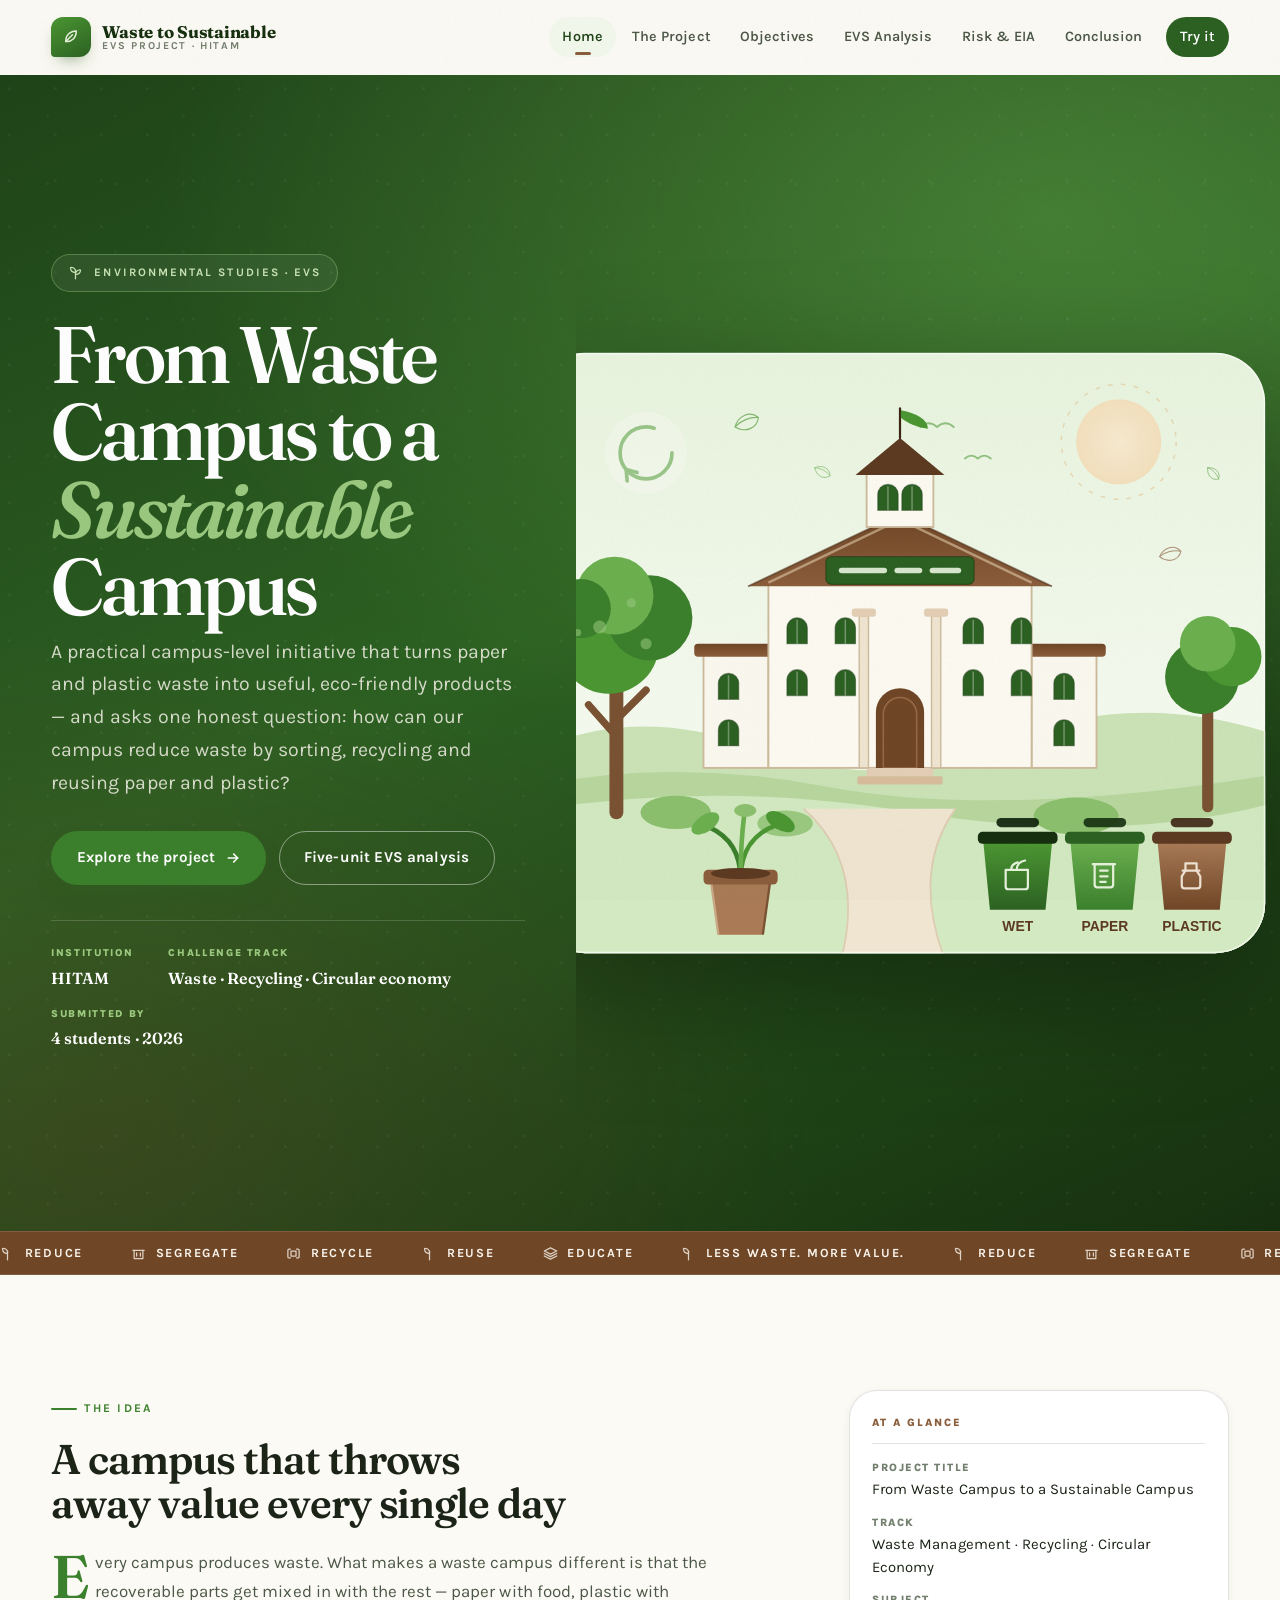
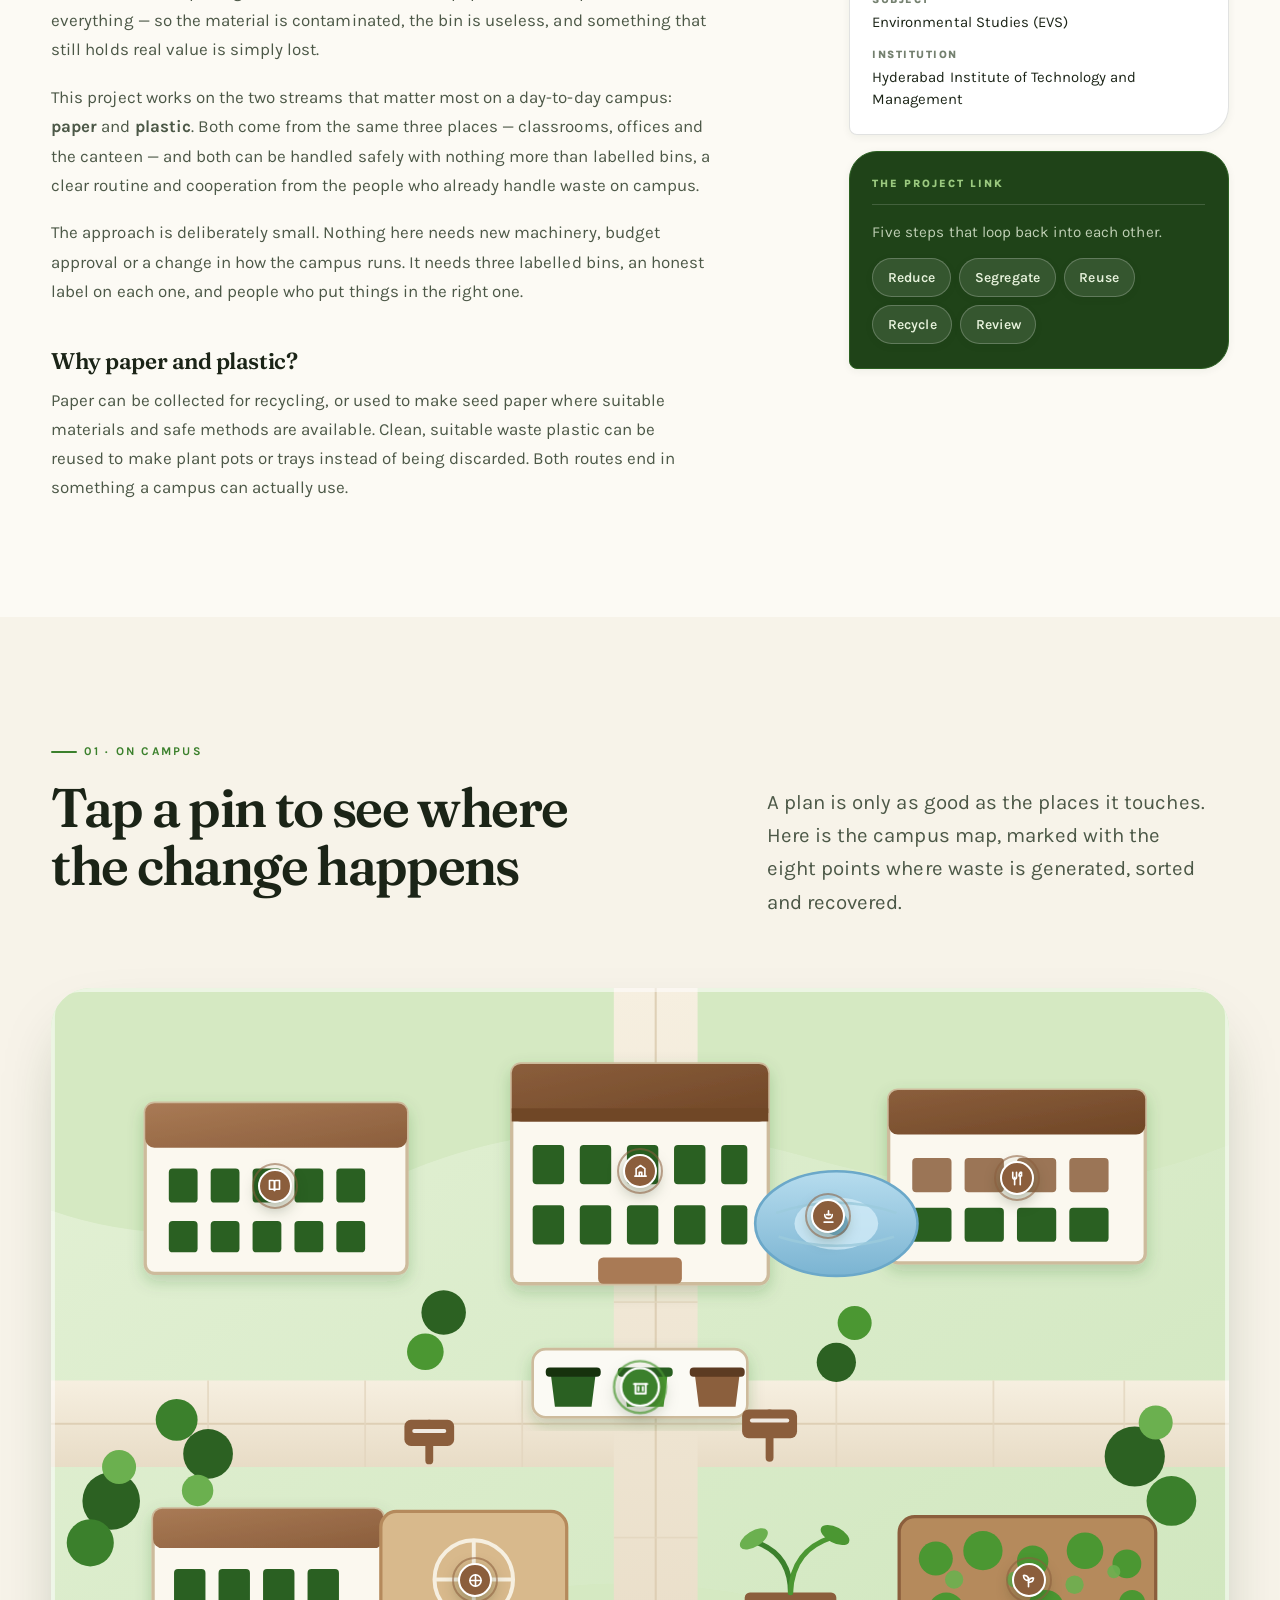
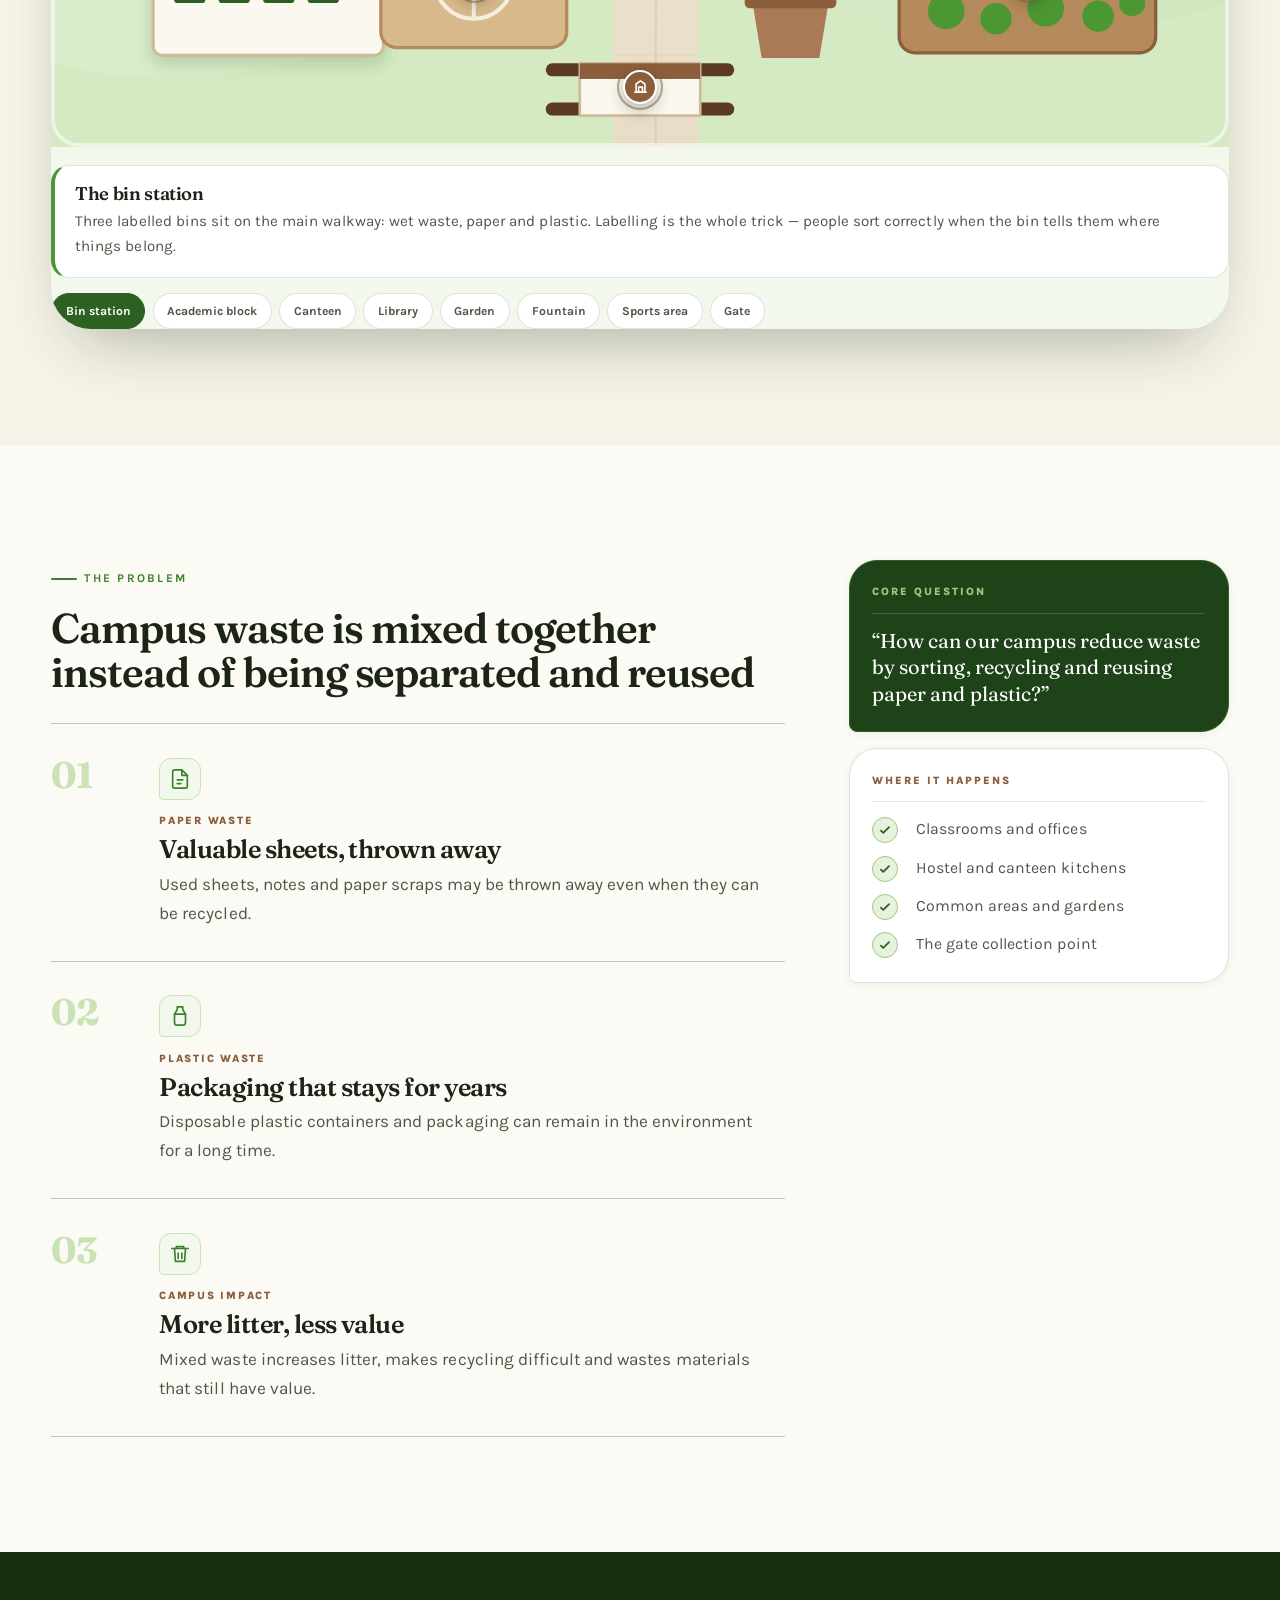
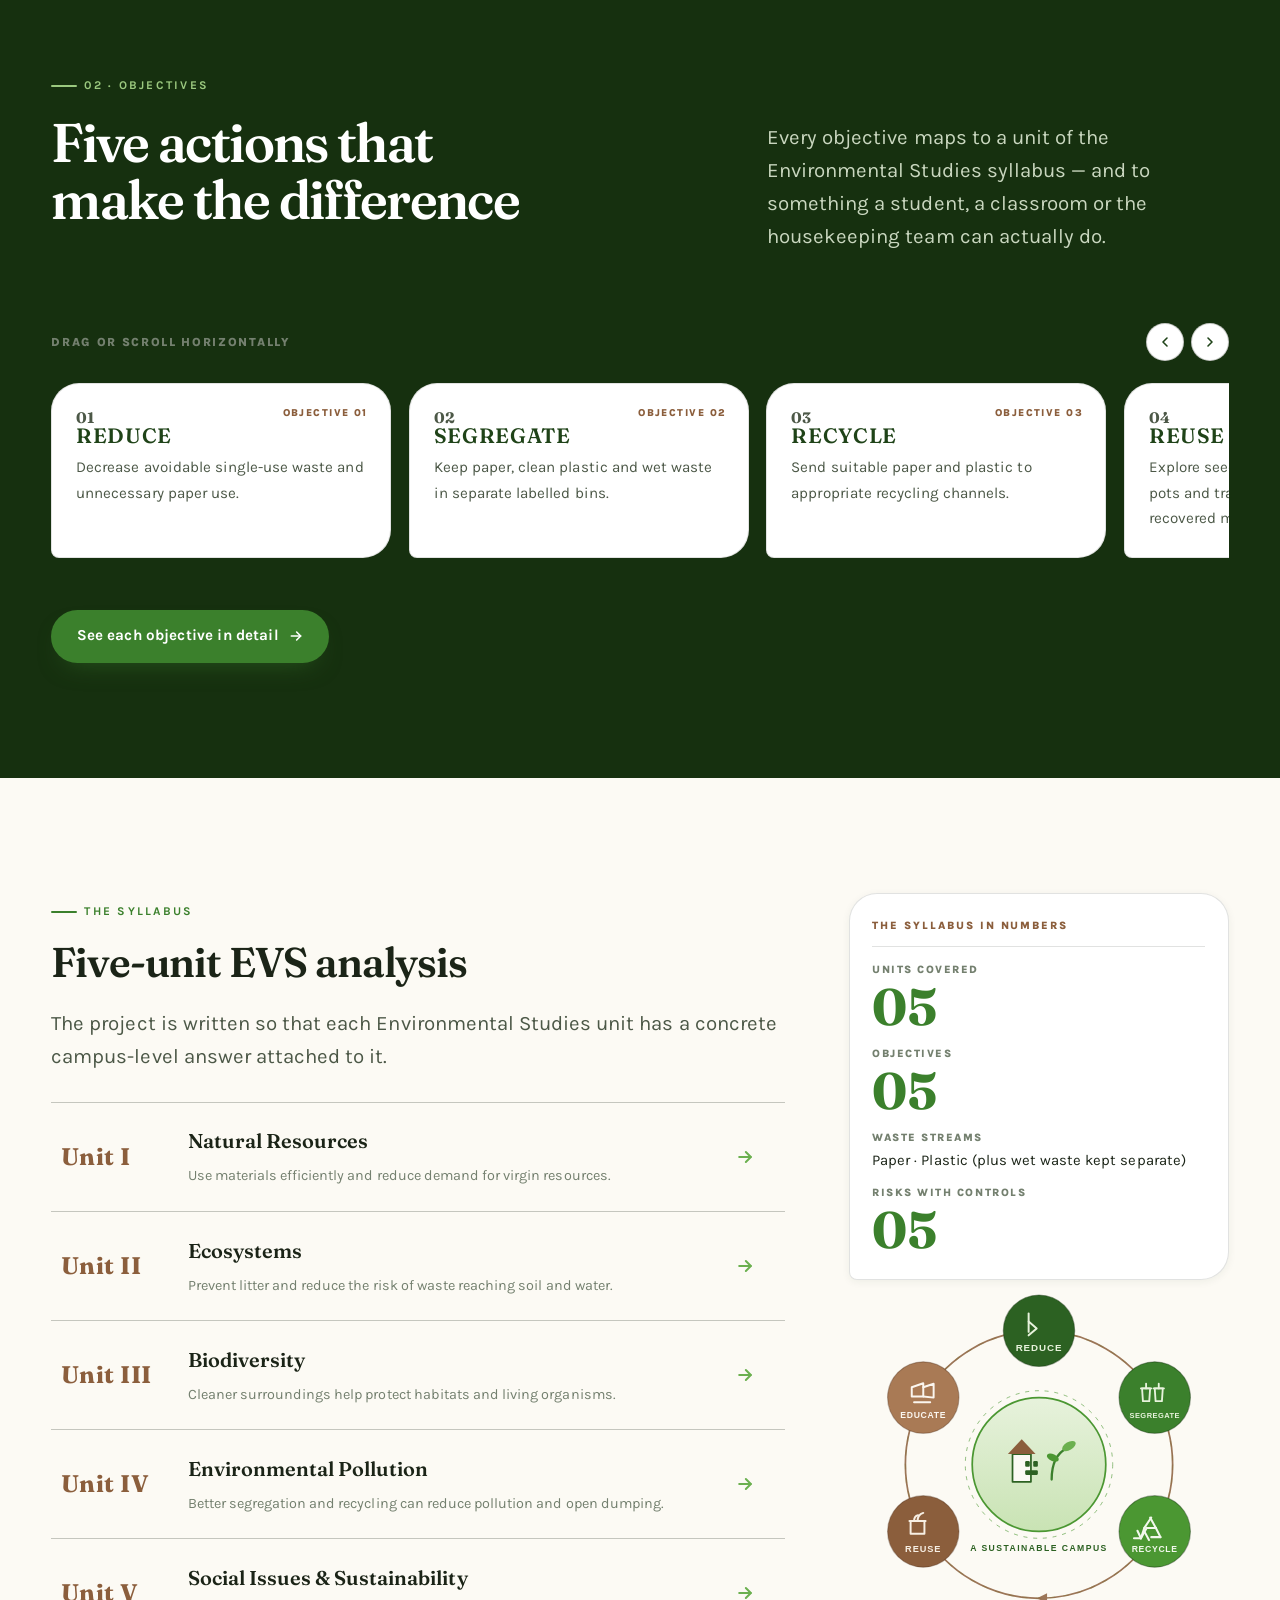
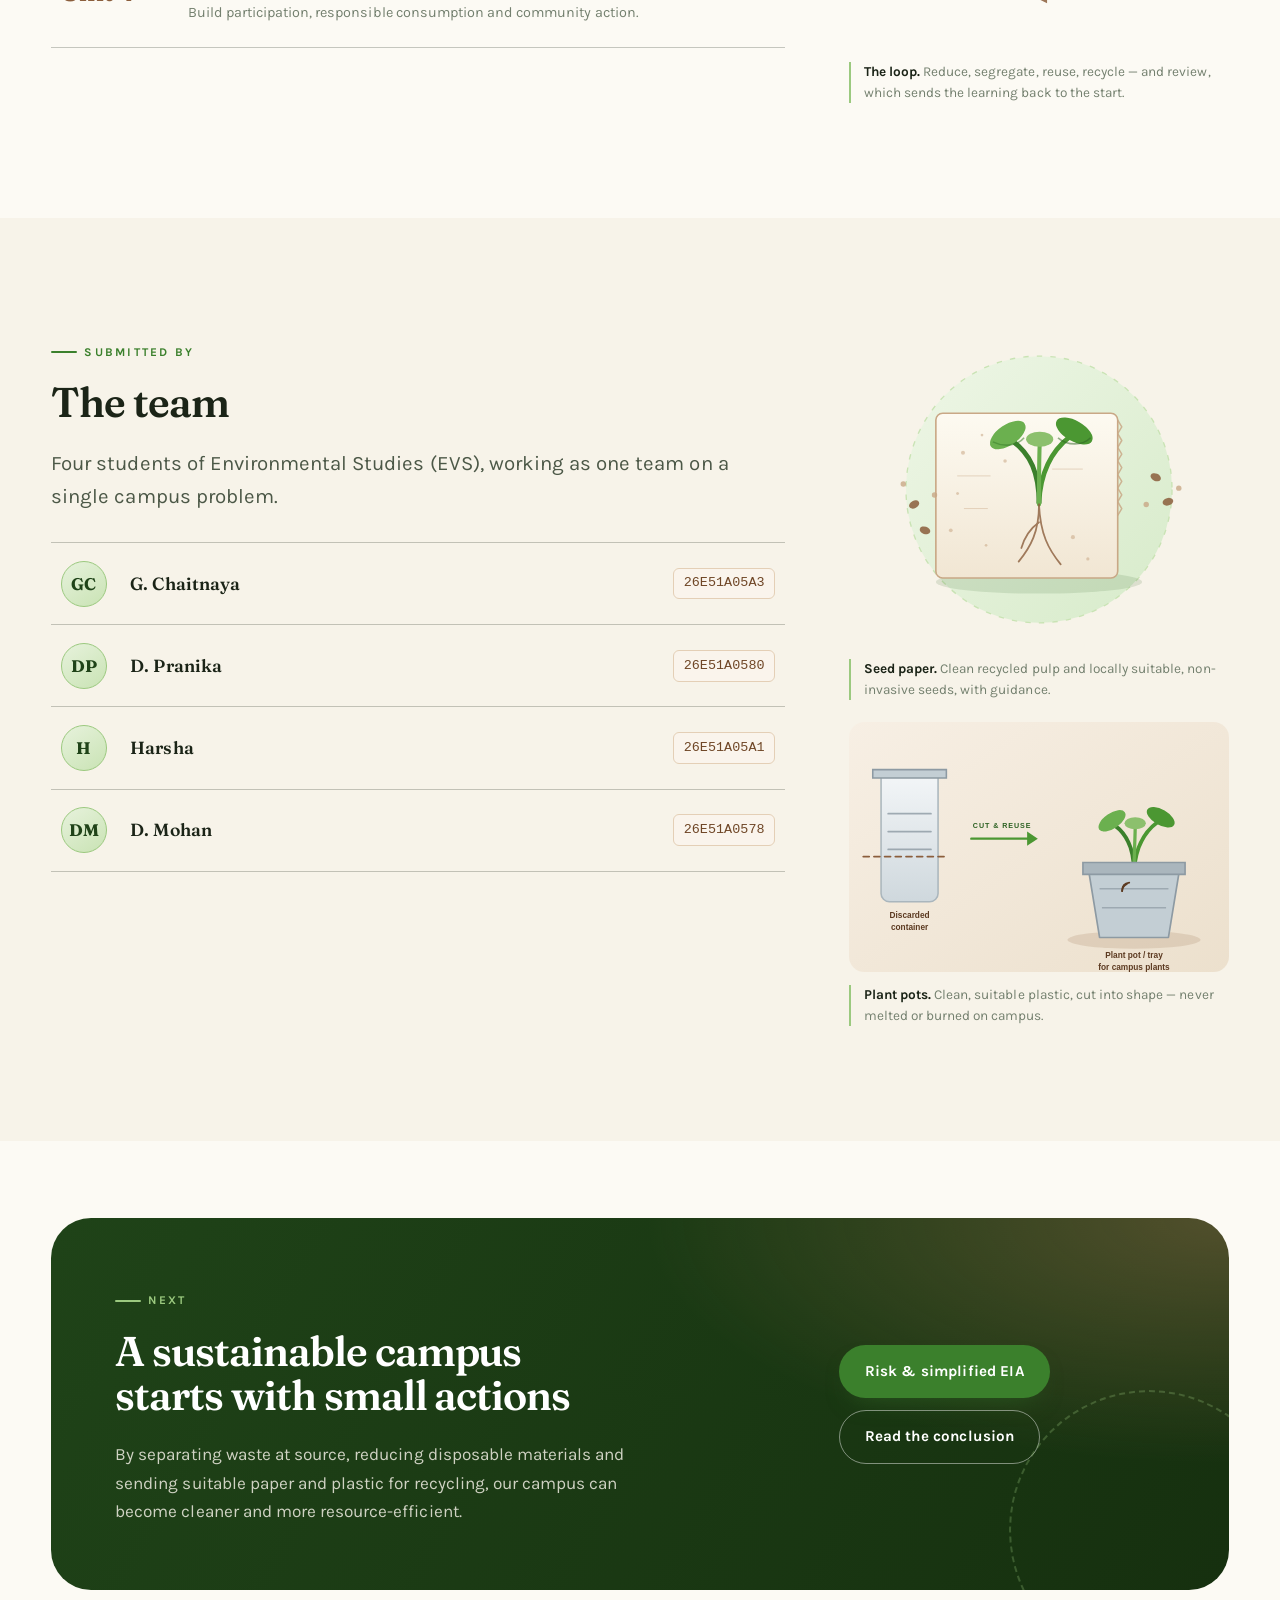
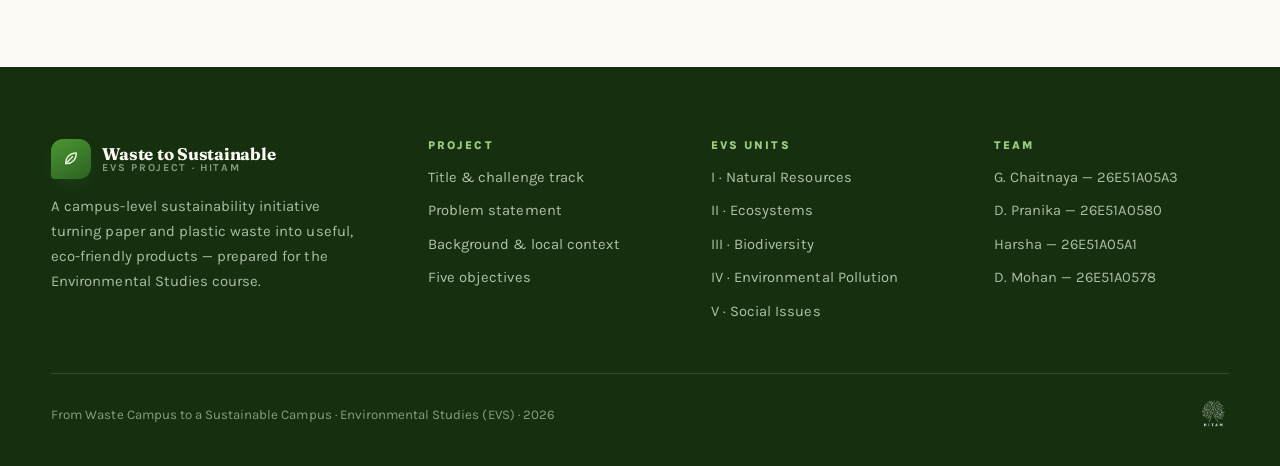
==== index.html @ 734e5c44 "Add EVS project website: six pages, assets and screenshots" ====
<!DOCTYPE html>
<html lang="en">
<head>
<meta charset="utf-8">
<meta name="viewport" content="width=device-width, initial-scale=1">
<title>From Waste Campus to a Sustainable Campus — EVS Project | HITAM</title>
<meta name="description" content="A campus-level Environmental Studies project by the students of Hyderabad Institute of Technology and Management: reducing, segregating, recycling and reusing paper and plastic waste to turn a waste campus into a sustainable campus.">
<link rel="icon" href="assets/img/favicon.svg" type="image/svg+xml">
<link rel="preconnect" href="https://fonts.googleapis.com">
<link rel="preconnect" href="https://fonts.gstatic.com" crossorigin>
<link href="https://fonts.googleapis.com/css2?family=Fraunces:ital,opsz,wght,SOFT,WONK@0,9..144,300..800,0..100,0..1;1,9..144,300..800,0..100,0..1&family=Karla:ital,wght@0,400..700;1,400..600&display=swap" rel="stylesheet">
<link rel="stylesheet" href="assets/css/style.css">
</head>
<body>

<div class="progress" aria-hidden="true"></div>

<header class="site-header">
  <div class="shell nav">
    <a class="brand" href="index.html">
      <span class="brand__mark" aria-hidden="true">
        <svg viewBox="0 0 64 64" fill="none" stroke="currentColor" stroke-width="4" stroke-linecap="round" stroke-linejoin="round">
          <path d="M18 44 C18 26 30 16 46 16 C46 34 34 46 18 44 Z"/><path d="M18 44 L36 26"/>
        </svg>
      </span>
      <span class="brand__text">
        <span class="brand__name">Waste&nbsp;to&nbsp;Sustainable</span>
        <span class="brand__sub">EVS Project · HITAM</span>
      </span>
    </a>

    <button class="nav__toggle" type="button" aria-expanded="false" aria-label="Toggle navigation menu">
      <span></span><span></span><span></span>
    </button>

    <ul class="nav__links">
      <li><a href="index.html">Home</a></li>
      <li><a href="project.html">The Project</a></li>
      <li><a href="objectives.html">Objectives</a></li>
      <li><a href="evs-analysis.html">EVS Analysis</a></li>
      <li><a href="risk.html">Risk &amp; EIA</a></li>
      <li><a href="conclusion.html">Conclusion</a></li>
      <li><a class="nav__cta" href="objectives.html#lab">Try it</a></li>
    </ul>
  </div>
</header>

<!-- ======================================================= HERO -->
<section class="hero hero--bleed">
  <div class="hero__grid">
    <div class="hero__copy">
      <div class="shell">
        <span class="hero__kicker">
          <svg viewBox="0 0 24 24" fill="none" stroke="currentColor" stroke-width="2" stroke-linecap="round" stroke-linejoin="round"><path d="M12 22V8"/><path d="M12 8C12 8 9 3 4 4c0 5 3 8 8 8Z"/><path d="M12 12s4-5 8-4c0 5-3 7-8 7"/></svg>
          Environmental Studies · EVS
        </span>

        <h1 class="display-xl hero__title">From Waste Campus to a <em>Sustainable</em> Campus</h1>

        <p class="hero__lede">
          A practical campus-level initiative that turns paper and plastic waste into useful,
          eco-friendly products — and asks one honest question: how can our campus reduce waste by
          sorting, recycling and reusing paper and plastic?
        </p>

        <div class="hero__actions">
          <a class="btn btn--primary" href="project.html">
            Explore the project
            <svg viewBox="0 0 24 24" fill="none" stroke="currentColor" stroke-width="2.4" stroke-linecap="round" stroke-linejoin="round"><path d="M5 12h14"/><path d="m13 6 6 6-6 6"/></svg>
          </a>
          <a class="btn btn--onDark" href="evs-analysis.html">Five-unit EVS analysis</a>
        </div>

        <div class="metarow">
          <div class="metarow__item">
            <span class="metarow__k">Institution</span>
            <span class="metarow__v">HITAM</span>
          </div>
          <div class="metarow__item">
            <span class="metarow__k">Challenge track</span>
            <span class="metarow__v">Waste · Recycling · Circular economy</span>
          </div>
          <div class="metarow__item">
            <span class="metarow__k">Submitted by</span>
            <span class="metarow__v">4 students · 2026</span>
          </div>
        </div>
      </div>
    </div>

    <div class="hero__art">
      <img src="assets/img/hero-campus.svg" alt="Illustration of a college campus with labelled wet waste, paper and plastic bins, trees and a plant pot made from a reused container.">
    </div>
  </div>
</section>

<!-- ======================================================= MARQUEE -->
<div class="banner" aria-hidden="true">
  <div class="banner__track">
    <span><svg viewBox="0 0 24 24" fill="none" stroke="currentColor" stroke-width="2" stroke-linecap="round" stroke-linejoin="round"><path d="M12 22V8"/><path d="M12 8C12 8 9 3 4 4c0 5 3 8 8 8Z"/></svg> Reduce</span>
    <span><svg viewBox="0 0 24 24" fill="none" stroke="currentColor" stroke-width="2" stroke-linecap="round" stroke-linejoin="round"><path d="M3 7h18"/><path d="M5 7v13h14V7"/><path d="M9 11v5M15 11v5"/></svg> Segregate</span>
    <span><svg viewBox="0 0 24 24" fill="none" stroke="currentColor" stroke-width="2" stroke-linecap="round" stroke-linejoin="round"><path d="M7 19H5a2 2 0 0 1-2-2V7a2 2 0 0 1 2-2h2"/><path d="M17 19h2a2 2 0 0 0 2-2V7a2 2 0 0 0-2-2h-2"/><path d="M8 8h8v8H8z"/></svg> Recycle</span>
    <span><svg viewBox="0 0 24 24" fill="none" stroke="currentColor" stroke-width="2" stroke-linecap="round" stroke-linejoin="round"><path d="M12 22V8"/><path d="M12 8C12 8 9 3 4 4c0 5 3 8 8 8Z"/></svg> Reuse</span>
    <span><svg viewBox="0 0 24 24" fill="none" stroke="currentColor" stroke-width="2" stroke-linecap="round" stroke-linejoin="round"><path d="M12 3 2 8l10 5 10-5-10-5Z"/><path d="m2 16 10 5 10-5"/><path d="m2 12 10 5 10-5"/></svg> Educate</span>
    <span><svg viewBox="0 0 24 24" fill="none" stroke="currentColor" stroke-width="2" stroke-linecap="round" stroke-linejoin="round"><path d="M12 22V8"/><path d="M12 8C12 8 9 3 4 4c0 5 3 8 8 8Z"/></svg> Less waste. More value.</span>
  </div>
</div>

<!-- ======================================================= INTRO + RAIL -->
<section class="section">
  <div class="shell ed ed--wide-side">
    <div class="ed__main prose reveal">
      <span class="eyebrow">The idea</span>
      <h2 class="display-md">A campus that throws away value every single day</h2>
      <p>
        Every campus produces waste. What makes a waste campus different is that the recoverable
        parts get mixed in with the rest — paper with food, plastic with everything — so the material
        is contaminated, the bin is useless, and something that still holds real value is simply lost.
      </p>
      <p>
        This project works on the two streams that matter most on a day-to-day campus: <strong>paper</strong>
        and <strong>plastic</strong>. Both come from the same three places — classrooms, offices and the
        canteen — and both can be handled safely with nothing more than labelled bins, a clear routine
        and cooperation from the people who already handle waste on campus.
      </p>
      <p>
        The approach is deliberately small. Nothing here needs new machinery, budget approval or a
        change in how the campus runs. It needs three labelled bins, an honest label on each one, and
        people who put things in the right one.
      </p>

      <h3>Why paper and plastic?</h3>
      <p>
        Paper can be collected for recycling, or used to make seed paper where suitable materials and
        safe methods are available. Clean, suitable waste plastic can be reused to make plant pots or
        trays instead of being discarded. Both routes end in something a campus can actually use.
      </p>
    </div>

    <aside class="ed__aside reveal">
      <div class="sidecard">
        <div class="sidecard__title">At a glance</div>
        <dl>
          <div>
            <dt>Project title</dt>
            <dd>From Waste Campus to a Sustainable Campus</dd>
          </div>
          <div>
            <dt>Track</dt>
            <dd>Waste Management · Recycling · Circular Economy</dd>
          </div>
          <div>
            <dt>Subject</dt>
            <dd>Environmental Studies (EVS)</dd>
          </div>
          <div>
            <dt>Institution</dt>
            <dd>Hyderabad Institute of Technology and Management</dd>
          </div>
        </dl>
      </div>

      <div class="sidecard sidecard--green">
        <div class="sidecard__title">The project link</div>
        <p style="margin:0 0 .8rem;font-size:.95rem;color:rgba(231,242,220,.8)">
          Five steps that loop back into each other.
        </p>
        <div class="tag-strip">
          <span class="chip" style="background:rgba(255,255,255,.1);border-color:rgba(255,255,255,.22);color:#e7f2dc">Reduce</span>
          <span class="chip" style="background:rgba(255,255,255,.1);border-color:rgba(255,255,255,.22);color:#e7f2dc">Segregate</span>
          <span class="chip" style="background:rgba(255,255,255,.1);border-color:rgba(255,255,255,.22);color:#e7f2dc">Reuse</span>
          <span class="chip" style="background:rgba(255,255,255,.1);border-color:rgba(255,255,255,.22);color:#e7f2dc">Recycle</span>
          <span class="chip" style="background:rgba(255,255,255,.1);border-color:rgba(255,255,255,.22);color:#e7f2dc">Review</span>
        </div>
      </div>
    </aside>
  </div>
</section>

<!-- ======================================================= HOTSPOT MAP -->
<section class="section section--paper">
  <div class="shell">
    <div class="sec-head reveal">
      <div class="sec-head__title">
        <span class="eyebrow">01 · On campus</span>
        <h2 class="display-lg">Tap a pin to see where the change happens</h2>
      </div>
      <div class="sec-head__aside">
        <p class="lede">
          A plan is only as good as the places it touches. Here is the campus map, marked with the
          eight points where waste is generated, sorted and recovered.
        </p>
      </div>
    </div>

    <div class="hotspot reveal" data-hotspot>
      <div class="hotspot__img">
        <img src="assets/img/campus-map.svg" alt="Top-down illustrated plan of the campus showing the academic block, library, canteen, administration wing, lawns, garden bed, fountain, sports area and bin stations.">
        <button class="hotspot__pin" style="left:50%;top:52.5%" data-spot="bins" aria-label="Bin station">
          <svg viewBox="0 0 24 24" fill="none" stroke="currentColor" stroke-width="2.6" stroke-linecap="round" stroke-linejoin="round"><path d="M3 7h18"/><path d="M5 7v13h14V7"/><path d="M9 11v5M15 11v5"/></svg>
        </button>
        <button class="hotspot__pin" style="left:50%;top:24%" data-spot="academic" aria-label="Academic block">
          <svg viewBox="0 0 24 24" fill="none" stroke="currentColor" stroke-width="2.6" stroke-linecap="round" stroke-linejoin="round"><path d="M3 21h18"/><path d="M5 21V9l7-5 7 5v12"/><path d="M10 21v-6h4v6"/></svg>
        </button>
        <button class="hotspot__pin" style="left:82%;top:25%" data-spot="canteen" aria-label="Canteen">
          <svg viewBox="0 0 24 24" fill="none" stroke="currentColor" stroke-width="2.6" stroke-linecap="round" stroke-linejoin="round"><path d="M6 2v8a3 3 0 0 0 6 0V2"/><path d="M9 10v12"/><path d="M18 2c-1.5 2-2 4-2 6h4V2Z"/><path d="M18 8v14"/></svg>
        </button>
        <button class="hotspot__pin" style="left:19%;top:26%" data-spot="library" aria-label="Library">
          <svg viewBox="0 0 24 24" fill="none" stroke="currentColor" stroke-width="2.6" stroke-linecap="round" stroke-linejoin="round"><path d="M4 4h6a2 2 0 0 1 2 2v14a2 2 0 0 0-2-2H4Z"/><path d="M20 4h-6a2 2 0 0 0-2 2v14a2 2 0 0 1 2-2h6Z"/></svg>
        </button>
        <button class="hotspot__pin" style="left:83%;top:78%" data-spot="garden" aria-label="Campus garden">
          <svg viewBox="0 0 24 24" fill="none" stroke="currentColor" stroke-width="2.6" stroke-linecap="round" stroke-linejoin="round"><path d="M12 22V8"/><path d="M12 8C12 8 9 3 4 4c0 5 3 8 8 8Z"/><path d="M12 12s4-5 8-4c0 5-3 7-8 7"/></svg>
        </button>
        <button class="hotspot__pin" style="left:66%;top:30%" data-spot="fountain" aria-label="Fountain and lawns">
          <svg viewBox="0 0 24 24" fill="none" stroke="currentColor" stroke-width="2.6" stroke-linecap="round" stroke-linejoin="round"><path d="M12 3v6"/><path d="M9 9h6"/><path d="M6 9c0 4 2.5 6 6 6s6-2 6-6"/><path d="M5 21h14"/></svg>
        </button>
        <button class="hotspot__pin" style="left:36%;top:78%" data-spot="sports" aria-label="Sports area">
          <svg viewBox="0 0 24 24" fill="none" stroke="currentColor" stroke-width="2.6" stroke-linecap="round" stroke-linejoin="round"><circle cx="12" cy="12" r="9"/><path d="M12 3v18M3 12h18"/></svg>
        </button>
        <button class="hotspot__pin" style="left:50%;top:92%" data-spot="gate" aria-label="Gate and collection point">
          <svg viewBox="0 0 24 24" fill="none" stroke="currentColor" stroke-width="2.6" stroke-linecap="round" stroke-linejoin="round"><path d="M3 21h18"/><path d="M5 21V8l7-5 7 5v13"/><path d="M9 21v-8h6v8"/></svg>
        </button>
      </div>

      <div class="hotspot__panel" data-spot-panel></div>

      <div class="hotspot__tabs">
        <button class="hotspot__tab is-active" type="button" data-spot="bins">Bin station</button>
        <button class="hotspot__tab" type="button" data-spot="academic">Academic block</button>
        <button class="hotspot__tab" type="button" data-spot="canteen">Canteen</button>
        <button class="hotspot__tab" type="button" data-spot="library">Library</button>
        <button class="hotspot__tab" type="button" data-spot="garden">Garden</button>
        <button class="hotspot__tab" type="button" data-spot="fountain">Fountain</button>
        <button class="hotspot__tab" type="button" data-spot="sports">Sports area</button>
        <button class="hotspot__tab" type="button" data-spot="gate">Gate</button>
      </div>
    </div>
  </div>
</section>

<!-- ======================================================= PROBLEM -->
<section class="section">
  <div class="shell ed ed--wide-side">
    <div class="ed__main reveal">
      <span class="eyebrow">The problem</span>
      <h2 class="display-md">Campus waste is mixed together instead of being separated and reused</h2>

      <div class="maglist" style="margin-top:1.8rem">
        <div class="maglist__row">
          <div class="maglist__n">01</div>
          <div>
            <div class="maglist__icon">
              <svg viewBox="0 0 24 24" fill="none" stroke="currentColor" stroke-width="1.8" stroke-linecap="round" stroke-linejoin="round"><path d="M14 2H6a2 2 0 0 0-2 2v16a2 2 0 0 0 2 2h12a2 2 0 0 0 2-2V8Z"/><path d="M14 2v6h6"/><path d="M9 13h6M9 17h4"/></svg>
            </div>
            <div class="maglist__kicker">Paper waste</div>
            <h3>Valuable sheets, thrown away</h3>
            <p>Used sheets, notes and paper scraps may be thrown away even when they can be recycled.</p>
          </div>
        </div>

        <div class="maglist__row">
          <div class="maglist__n">02</div>
          <div>
            <div class="maglist__icon">
              <svg viewBox="0 0 24 24" fill="none" stroke="currentColor" stroke-width="1.8" stroke-linecap="round" stroke-linejoin="round"><path d="M9 2h6v3l3 5v9a3 3 0 0 1-3 3H9a3 3 0 0 1-3-3v-9l3-5Z"/><path d="M6 10h12"/></svg>
            </div>
            <div class="maglist__kicker">Plastic waste</div>
            <h3>Packaging that stays for years</h3>
            <p>Disposable plastic containers and packaging can remain in the environment for a long time.</p>
          </div>
        </div>

        <div class="maglist__row">
          <div class="maglist__n">03</div>
          <div>
            <div class="maglist__icon">
              <svg viewBox="0 0 24 24" fill="none" stroke="currentColor" stroke-width="1.8" stroke-linecap="round" stroke-linejoin="round"><path d="M3 6h18"/><path d="M8 6V4h8v2"/><path d="M6 6l1 14h10l1-14"/><path d="M10 11v6M14 11v6"/></svg>
            </div>
            <div class="maglist__kicker">Campus impact</div>
            <h3>More litter, less value</h3>
            <p>Mixed waste increases litter, makes recycling difficult and wastes materials that still have value.</p>
          </div>
        </div>
      </div>
    </div>

    <aside class="ed__aside reveal">
      <div class="sidecard sidecard--green">
        <div class="sidecard__title">Core question</div>
        <p style="font-family:var(--font-display);font-size:1.25rem;line-height:1.32;color:#fff;margin:0">
          “How can our campus reduce waste by sorting, recycling and reusing paper and plastic?”
        </p>
      </div>

      <div class="sidecard">
        <div class="sidecard__title">Where it happens</div>
        <ul class="checklist" style="gap:.7rem">
          <li><span class="checklist__mark"><svg viewBox="0 0 24 24" fill="none" stroke="currentColor" stroke-width="3" stroke-linecap="round" stroke-linejoin="round"><path d="m5 13 4 4L19 7"/></svg></span><span>Classrooms and offices</span></li>
          <li><span class="checklist__mark"><svg viewBox="0 0 24 24" fill="none" stroke="currentColor" stroke-width="3" stroke-linecap="round" stroke-linejoin="round"><path d="m5 13 4 4L19 7"/></svg></span><span>Hostel and canteen kitchens</span></li>
          <li><span class="checklist__mark"><svg viewBox="0 0 24 24" fill="none" stroke="currentColor" stroke-width="3" stroke-linecap="round" stroke-linejoin="round"><path d="m5 13 4 4L19 7"/></svg></span><span>Common areas and gardens</span></li>
          <li><span class="checklist__mark"><svg viewBox="0 0 24 24" fill="none" stroke="currentColor" stroke-width="3" stroke-linecap="round" stroke-linejoin="round"><path d="m5 13 4 4L19 7"/></svg></span><span>The gate collection point</span></li>
        </ul>
      </div>
    </aside>
  </div>
</section>

<!-- ======================================================= OBJECTIVES -->
<section class="section section--dark-green">
  <div class="shell">
    <div class="sec-head reveal">
      <div class="sec-head__title">
        <span class="eyebrow">02 · Objectives</span>
        <h2 class="display-lg" style="color:var(--white)">Five actions that make the difference</h2>
      </div>
      <div class="sec-head__aside">
        <p class="lede">
          Every objective maps to a unit of the Environmental Studies syllabus — and to something a
          student, a classroom or the housekeeping team can actually do.
        </p>
      </div>
    </div>

    <div class="scroller-wrap reveal" data-scroller>
      <div class="scroller-hint" style="justify-content:space-between;margin-bottom:1rem">
        <span>Drag or scroll horizontally</span>
        <span class="scroller-nav">
          <button type="button" data-scroll-prev aria-label="Previous"><svg viewBox="0 0 24 24" fill="none" stroke="currentColor" stroke-width="2.4" stroke-linecap="round" stroke-linejoin="round"><path d="m15 6-6 6 6 6"/></svg></button>
          <button type="button" data-scroll-next aria-label="Next"><svg viewBox="0 0 24 24" fill="none" stroke="currentColor" stroke-width="2.4" stroke-linecap="round" stroke-linejoin="round"><path d="m9 6 6 6-6 6"/></svg></button>
        </span>
      </div>
      <div class="scroller">
        <article class="panel">
          <span class="panel__tag">Objective 01</span>
          <p class="panel__n">01</p>
          <h3>Reduce</h3>
          <p>Decrease avoidable single-use waste and unnecessary paper use.</p>
        </article>
        <article class="panel">
          <span class="panel__tag">Objective 02</span>
          <p class="panel__n">02</p>
          <h3>Segregate</h3>
          <p>Keep paper, clean plastic and wet waste in separate labelled bins.</p>
        </article>
        <article class="panel">
          <span class="panel__tag">Objective 03</span>
          <p class="panel__n">03</p>
          <h3>Recycle</h3>
          <p>Send suitable paper and plastic to appropriate recycling channels.</p>
        </article>
        <article class="panel">
          <span class="panel__tag">Objective 04</span>
          <p class="panel__n">04</p>
          <h3>Reuse</h3>
          <p>Explore seed paper and useful plant pots and trays made from suitable recovered materials.</p>
        </article>
        <article class="panel">
          <span class="panel__tag">Objective 05</span>
          <p class="panel__n">05</p>
          <h3>Educate</h3>
          <p>Encourage students and staff to follow sustainable daily habits.</p>
        </article>
      </div>
    </div>

    <div style="margin-top:1.6rem">
      <a class="btn btn--primary" href="objectives.html">
        See each objective in detail
        <svg viewBox="0 0 24 24" fill="none" stroke="currentColor" stroke-width="2.4" stroke-linecap="round" stroke-linejoin="round"><path d="M5 12h14"/><path d="m13 6 6 6-6 6"/></svg>
      </a>
    </div>
  </div>
</section>

<!-- ======================================================= EVS UNITS -->
<section class="section">
  <div class="shell ed ed--wide-side">
    <div class="ed__main reveal">
      <span class="eyebrow">The syllabus</span>
      <h2 class="display-md">Five-unit EVS analysis</h2>
      <p class="lede" style="margin-top:.8rem">
        The project is written so that each Environmental Studies unit has a concrete campus-level
        answer attached to it.
      </p>

      <div class="unit-index" style="margin-top:1.8rem">
        <a class="unit-index__row" href="evs-analysis.html#unit-1">
          <span class="unit-index__n">Unit I</span>
          <span>
            <span class="unit-index__t" style="display:block">Natural Resources</span>
            <span class="unit-index__d">Use materials efficiently and reduce demand for virgin resources.</span>
          </span>
          <span class="unit-index__arrow"><svg viewBox="0 0 24 24" fill="none" stroke="currentColor" stroke-width="2.4" stroke-linecap="round" stroke-linejoin="round" width="20" height="20"><path d="M5 12h14"/><path d="m13 6 6 6-6 6"/></svg></span>
        </a>
        <a class="unit-index__row" href="evs-analysis.html#unit-2">
          <span class="unit-index__n">Unit II</span>
          <span>
            <span class="unit-index__t" style="display:block">Ecosystems</span>
            <span class="unit-index__d">Prevent litter and reduce the risk of waste reaching soil and water.</span>
          </span>
          <span class="unit-index__arrow"><svg viewBox="0 0 24 24" fill="none" stroke="currentColor" stroke-width="2.4" stroke-linecap="round" stroke-linejoin="round" width="20" height="20"><path d="M5 12h14"/><path d="m13 6 6 6-6 6"/></svg></span>
        </a>
        <a class="unit-index__row" href="evs-analysis.html#unit-3">
          <span class="unit-index__n">Unit III</span>
          <span>
            <span class="unit-index__t" style="display:block">Biodiversity</span>
            <span class="unit-index__d">Cleaner surroundings help protect habitats and living organisms.</span>
          </span>
          <span class="unit-index__arrow"><svg viewBox="0 0 24 24" fill="none" stroke="currentColor" stroke-width="2.4" stroke-linecap="round" stroke-linejoin="round" width="20" height="20"><path d="M5 12h14"/><path d="m13 6 6 6-6 6"/></svg></span>
        </a>
        <a class="unit-index__row" href="evs-analysis.html#unit-4">
          <span class="unit-index__n">Unit IV</span>
          <span>
            <span class="unit-index__t" style="display:block">Environmental Pollution</span>
            <span class="unit-index__d">Better segregation and recycling can reduce pollution and open dumping.</span>
          </span>
          <span class="unit-index__arrow"><svg viewBox="0 0 24 24" fill="none" stroke="currentColor" stroke-width="2.4" stroke-linecap="round" stroke-linejoin="round" width="20" height="20"><path d="M5 12h14"/><path d="m13 6 6 6-6 6"/></svg></span>
        </a>
        <a class="unit-index__row" href="evs-analysis.html#unit-5">
          <span class="unit-index__n">Unit V</span>
          <span>
            <span class="unit-index__t" style="display:block">Social Issues &amp; Sustainability</span>
            <span class="unit-index__d">Build participation, responsible consumption and community action.</span>
          </span>
          <span class="unit-index__arrow"><svg viewBox="0 0 24 24" fill="none" stroke="currentColor" stroke-width="2.4" stroke-linecap="round" stroke-linejoin="round" width="20" height="20"><path d="M5 12h14"/><path d="m13 6 6 6-6 6"/></svg></span>
        </a>
      </div>
    </div>

    <aside class="ed__aside reveal">
      <div class="sidecard">
        <div class="sidecard__title">The syllabus in numbers</div>
        <dl>
          <div><dt>Units covered</dt><dd><span class="count"><span class="count__v" data-count="5" data-count-pad="2">05</span></span></dd></div>
          <div><dt>Objectives</dt><dd><span class="count"><span class="count__v" data-count="5" data-count-pad="2">05</span></span></dd></div>
          <div><dt>Waste streams</dt><dd>Paper · Plastic (plus wet waste kept separate)</dd></div>
          <div><dt>Risks with controls</dt><dd><span class="count"><span class="count__v" data-count="5" data-count-pad="2">05</span></span></dd></div>
        </dl>
      </div>
      <figure class="figure figure--bare">
        <img src="assets/img/cycle-loop.svg" alt="Five-step loop connecting Reduce, Segregate, Recycle, Reuse and Educate around a campus building.">
        <figcaption><b>The loop.</b> Reduce, segregate, reuse, recycle — and review, which sends the learning back to the start.</figcaption>
      </figure>
    </aside>
  </div>
</section>

<!-- ======================================================= TEAM -->
<section class="section section--paper">
  <div class="shell ed ed--wide-side">
    <div class="ed__main reveal">
      <span class="eyebrow">Submitted by</span>
      <h2 class="display-md">The team</h2>
      <p class="lede" style="margin-top:.7rem">
        Four students of Environmental Studies (EVS), working as one team on a single campus problem.
      </p>

      <div class="roster" style="margin-top:1.8rem">
        <div class="roster__row">
          <span class="roster__av">GC</span>
          <span class="roster__n">G. Chaitnaya</span>
          <span class="roster__r">26E51A05A3</span>
        </div>
        <div class="roster__row">
          <span class="roster__av">DP</span>
          <span class="roster__n">D. Pranika</span>
          <span class="roster__r">26E51A0580</span>
        </div>
        <div class="roster__row">
          <span class="roster__av">H</span>
          <span class="roster__n">Harsha</span>
          <span class="roster__r">26E51A05A1</span>
        </div>
        <div class="roster__row">
          <span class="roster__av">DM</span>
          <span class="roster__n">D. Mohan</span>
          <span class="roster__r">26E51A0578</span>
        </div>
      </div>
    </div>

    <aside class="ed__aside reveal">
      <figure class="figure figure--bare">
        <img src="assets/img/seed-paper.svg" alt="Recycled paper sheet with a seedling sprouting through it.">
        <figcaption><b>Seed paper.</b> Clean recycled pulp and locally suitable, non-invasive seeds, with guidance.</figcaption>
      </figure>
      <figure class="figure figure--bare" style="margin-top:1.4rem">
        <img src="assets/img/plant-pot.svg" alt="Discarded plastic container being cut and reused as a plant pot.">
        <figcaption><b>Plant pots.</b> Clean, suitable plastic, cut into shape — never melted or burned on campus.</figcaption>
      </figure>
    </aside>
  </div>
</section>

<!-- ======================================================= CTA -->
<section class="section section--tight">
  <div class="shell">
    <div class="cta reveal">
      <div>
        <span class="eyebrow" style="color:var(--green-300)">Next</span>
        <h2 class="display-md" style="color:var(--white)">A sustainable campus starts with small actions</h2>
        <p style="max-width:56ch">
          By separating waste at source, reducing disposable materials and sending suitable paper and
          plastic for recycling, our campus can become cleaner and more resource-efficient.
        </p>
      </div>
      <div class="cta__actions">
        <a class="btn btn--primary" href="risk.html">Risk &amp; simplified EIA</a>
        <a class="btn btn--onDark" href="conclusion.html">Read the conclusion</a>
      </div>
    </div>
  </div>
</section>

<!-- ======================================================= FOOTER -->
<footer class="site-footer">
  <div class="shell">
    <div class="footer__grid">
      <div class="footer__brand">
        <a class="brand" href="index.html" style="color:var(--cream)">
          <span class="brand__mark" aria-hidden="true">
            <svg viewBox="0 0 64 64" fill="none" stroke="currentColor" stroke-width="4" stroke-linecap="round" stroke-linejoin="round"><path d="M18 44 C18 26 30 16 46 16 C46 34 34 46 18 44 Z"/><path d="M18 44 L36 26"/></svg>
          </span>
          <span class="brand__text">
            <span class="brand__name">Waste&nbsp;to&nbsp;Sustainable</span>
            <span class="brand__sub" style="color:rgba(231,242,220,.55)">EVS Project · HITAM</span>
          </span>
        </a>
        <p>
          A campus-level sustainability initiative turning paper and plastic waste into useful,
          eco-friendly products — prepared for the Environmental Studies course.
        </p>
      </div>

      <div>
        <h4>Project</h4>
        <ul class="footer__list">
          <li><a href="project.html">Title &amp; challenge track</a></li>
          <li><a href="project.html#problem">Problem statement</a></li>
          <li><a href="project.html#background">Background &amp; local context</a></li>
          <li><a href="objectives.html">Five objectives</a></li>
        </ul>
      </div>

      <div>
        <h4>EVS units</h4>
        <ul class="footer__list">
          <li><a href="evs-analysis.html#unit-1">I · Natural Resources</a></li>
          <li><a href="evs-analysis.html#unit-2">II · Ecosystems</a></li>
          <li><a href="evs-analysis.html#unit-3">III · Biodiversity</a></li>
          <li><a href="evs-analysis.html#unit-4">IV · Environmental Pollution</a></li>
          <li><a href="evs-analysis.html#unit-5">V · Social Issues</a></li>
        </ul>
      </div>

      <div>
        <h4>Team</h4>
        <ul class="footer__list">
          <li>G. Chaitnaya — 26E51A05A3</li>
          <li>D. Pranika — 26E51A0580</li>
          <li>Harsha — 26E51A05A1</li>
          <li>D. Mohan — 26E51A0578</li>
        </ul>
      </div>
    </div>

    <div class="footer__bottom">
      <span>From Waste Campus to a Sustainable Campus · Environmental Studies (EVS) · <span data-year>2026</span></span>
      <span class="footer__seal"><img src="assets/img/hitam-mark.png" alt="HITAM — find your path"></span>
    </div>
  </div>
</footer>

<button class="to-top" type="button" aria-label="Back to top">
  <svg viewBox="0 0 24 24" stroke-width="2.4" stroke-linecap="round" stroke-linejoin="round"><path d="M12 19V5"/><path d="m5 12 7-7 7 7"/></svg>
</button>

<script src="assets/js/main.js"></script>
</body>
</html>
---- assets/css/style.css ----
/* ==========================================================================
   FROM WASTE CAMPUS TO A SUSTAINABLE CAMPUS
   EVS Project Website — Design System
   Palette: Greens (campus) · White/Paper · Light Chocolate Brown (earth)
   ========================================================================== */

/* --------------------------------------------------------------------------
   1. TOKENS
   -------------------------------------------------------------------------- */
:root {
  /* Greens */
  --green-900: #16300f;
  --green-800: #1f4318;
  --green-700: #2c6122;
  --green-600: #3b802c;
  --green-500: #4b9732;   /* HITAM green, sampled from the source deck */
  --green-400: #6bb04f;
  --green-300: #9bc97f;
  --green-200: #c9e3b4;
  --green-100: #e7f2dc;
  --green-050: #f2f8ec;

  /* Light chocolate brown */
  --brown-900: #3e2513;
  --brown-800: #4a2d18;
  --brown-700: #5c3a21;
  --brown-600: #6f4626;
  --brown-500: #8b5e3c;
  --brown-400: #a97a55;
  --brown-300: #c9a886;
  --brown-200: #e4cfb6;
  --brown-100: #f1e3d3;
  --brown-050: #faf4ec;

  /* Neutrals */
  --cream: #fcfaf4;
  --paper: #f7f3e9;
  --white: #ffffff;
  --ink: #1b2417;
  --ink-soft: #4c5847;
  --ink-mute: #74806f;

  --line: rgba(27, 36, 23, 0.13);
  --line-strong: rgba(27, 36, 23, 0.24);

  /* Typography */
  --font-display: "Fraunces", "Iowan Old Style", Georgia, "Times New Roman", serif;
  --font-body: "Karla", "Helvetica Neue", -apple-system, BlinkMacSystemFont, "Segoe UI", sans-serif;

  /* Space & shape */
  --shell: 1240px;
  --gut: clamp(1.15rem, 4vw, 3.5rem);
  --r-sm: 10px;
  --r-md: 18px;
  --r-lg: 28px;
  --r-xl: 40px;

  --shadow-sm: 0 2px 8px rgba(22, 48, 15, 0.06);
  --shadow-md: 0 12px 30px -14px rgba(22, 48, 15, 0.28);
  --shadow-lg: 0 30px 70px -28px rgba(22, 48, 15, 0.4);

  --ease: cubic-bezier(0.22, 0.61, 0.36, 1);
}

/* --------------------------------------------------------------------------
   2. RESET & BASE
   -------------------------------------------------------------------------- */
*,
*::before,
*::after { box-sizing: border-box; }

html {
  scroll-behavior: smooth;
  -webkit-text-size-adjust: 100%;
}

body {
  margin: 0;
  background: var(--cream);
  color: var(--ink);
  font-family: var(--font-body);
  font-size: clamp(1rem, 0.97rem + 0.14vw, 1.075rem);
  line-height: 1.68;
  font-weight: 400;
  letter-spacing: 0.002em;
  -webkit-font-smoothing: antialiased;
  overflow-x: hidden;
}

img, svg { max-width: 100%; display: block; }
button { font: inherit; color: inherit; }

h1, h2, h3, h4 {
  font-family: var(--font-display);
  font-weight: 600;
  line-height: 1.06;
  letter-spacing: -0.02em;
  margin: 0 0 0.55em;
  text-wrap: balance;
  font-variation-settings: "SOFT" 18, "WONK" 0;
}

p { margin: 0 0 1.1em; text-wrap: pretty; }
p:last-child { margin-bottom: 0; }

a { color: var(--green-700); text-decoration-color: var(--green-300); text-underline-offset: 3px; }
a:hover { color: var(--brown-600); }

::selection { background: var(--green-200); color: var(--green-900); }

:focus-visible {
  outline: 2.5px solid var(--brown-500);
  outline-offset: 3px;
  border-radius: 4px;
}

/* Paper grain overlay */
body::before {
  content: "";
  position: fixed;
  inset: 0;
  pointer-events: none;
  z-index: 9999;
  opacity: 0.32;
  mix-blend-mode: multiply;
  background-image: url("data:image/svg+xml,%3Csvg xmlns='http://www.w3.org/2000/svg' width='180' height='180'%3E%3Cfilter id='n'%3E%3CfeTurbulence type='fractalNoise' baseFrequency='0.85' numOctaves='3' stitchTiles='stitch'/%3E%3CfeColorMatrix type='saturate' values='0'/%3E%3C/filter%3E%3Crect width='180' height='180' filter='url(%23n)' opacity='0.22'/%3E%3C/svg%3E");
}

/* --------------------------------------------------------------------------
   3. LAYOUT PRIMITIVES
   -------------------------------------------------------------------------- */
.shell {
  width: min(100% - (var(--gut) * 2), var(--shell));
  margin-inline: auto;
}

.shell--wide { --shell: 1440px; }
.shell--narrow { --shell: 880px; }

.section {
  padding-block: clamp(4rem, 9vw, 8rem);
  position: relative;
}

.section--tight { padding-block: clamp(3rem, 6vw, 5rem); }
.section--paper { background: var(--paper); }
.section--green { background: var(--green-800); color: var(--green-100); }
.section--brown { background: var(--brown-050); }
.section--dark-green { background: var(--green-900); color: var(--green-100); }

/* --------------------------------------------------------------------------
   4. TYPOGRAPHY HELPERS
   -------------------------------------------------------------------------- */
.eyebrow {
  display: inline-flex;
  align-items: center;
  gap: 0.6em;
  font-size: 0.74rem;
  font-weight: 700;
  letter-spacing: 0.19em;
  text-transform: uppercase;
  color: var(--green-600);
  margin-bottom: 1.1rem;
}
.eyebrow::before {
  content: "";
  width: 26px;
  height: 2px;
  background: currentColor;
  border-radius: 2px;
}
.section--green .eyebrow,
.section--dark-green .eyebrow { color: var(--green-300); }

.display-xl {
  font-size: clamp(2.6rem, 1.5rem + 5.2vw, 5rem);
  font-weight: 600;
  letter-spacing: -0.035em;
  line-height: 0.97;
}
.display-lg {
  font-size: clamp(2rem, 1.25rem + 3.1vw, 3.4rem);
  letter-spacing: -0.03em;
}
.display-md {
  font-size: clamp(1.6rem, 1.1rem + 2.2vw, 2.6rem);
  letter-spacing: -0.025em;
}

.lede {
  font-size: clamp(1.05rem, 0.98rem + 0.45vw, 1.28rem);
  line-height: 1.62;
  color: var(--ink-soft);
  max-width: 62ch;
}
.section--green .lede,
.section--dark-green .lede { color: rgba(231, 242, 220, 0.86); }

.serif-italic {
  font-family: var(--font-display);
  font-style: italic;
  font-variation-settings: "SOFT" 40, "WONK" 1;
  font-weight: 400;
}

.text-center { text-align: center; }
.text-center .lede { margin-inline: auto; }
.measure { max-width: 68ch; }
.measure-tight { max-width: 54ch; }

.green-text { color: var(--green-600); }
.brown-text { color: var(--brown-500); }
.muted { color: var(--ink-mute); }

/* --------------------------------------------------------------------------
   5. BUTTONS & CHIPS
   -------------------------------------------------------------------------- */
.btn {
  display: inline-flex;
  align-items: center;
  justify-content: center;
  gap: 0.6em;
  padding: 0.85em 1.6em;
  border-radius: 999px;
  border: 1.5px solid transparent;
  font-weight: 700;
  font-size: 0.95rem;
  letter-spacing: 0.01em;
  text-decoration: none;
  cursor: pointer;
  transition: transform 0.28s var(--ease), background-color 0.28s var(--ease),
              color 0.28s var(--ease), border-color 0.28s var(--ease),
              box-shadow 0.28s var(--ease);
  white-space: nowrap;
}
.btn svg { width: 1.05em; height: 1.05em; flex: none; }

.btn--primary {
  background: var(--green-600);
  color: var(--white);
  box-shadow: 0 12px 26px -14px rgba(44, 97, 34, 0.9);
}
.btn--primary:hover {
  background: var(--green-700);
  color: var(--white);
  transform: translateY(-2px);
  box-shadow: 0 18px 32px -14px rgba(44, 97, 34, 0.85);
}

.btn--chocolate {
  background: var(--brown-500);
  color: var(--white);
  box-shadow: 0 12px 26px -14px rgba(92, 58, 33, 0.9);
}
.btn--chocolate:hover {
  background: var(--brown-700);
  color: var(--white);
  transform: translateY(-2px);
}

.btn--ghost {
  border-color: var(--line-strong);
  color: var(--green-800);
  background: transparent;
}
.btn--ghost:hover {
  border-color: var(--green-500);
  background: var(--green-050);
  color: var(--green-800);
  transform: translateY(-2px);
}

.btn--onDark {
  border-color: rgba(255, 255, 255, 0.45);
  color: var(--white);
}
.btn--onDark:hover {
  background: rgba(255, 255, 255, 0.12);
  border-color: var(--white);
  color: var(--white);
  transform: translateY(-2px);
}

.chip {
  display: inline-flex;
  align-items: center;
  gap: 0.5em;
  padding: 0.5em 1.05em;
  border-radius: 999px;
  border: 1px solid var(--line);
  background: var(--white);
  font-size: 0.87rem;
  font-weight: 600;
  letter-spacing: 0.01em;
  color: var(--ink-soft);
  box-shadow: var(--shadow-sm);
}
.chip--green { background: var(--green-050); border-color: var(--green-200); color: var(--green-800); }
.chip--brown { background: var(--brown-050); border-color: var(--brown-200); color: var(--brown-700); }
.chip .dot { width: 7px; height: 7px; border-radius: 50%; background: currentColor; flex: none; }

/* --------------------------------------------------------------------------
   6. HEADER / NAV
   -------------------------------------------------------------------------- */
.progress {
  position: fixed;
  top: 0;
  left: 0;
  height: 3px;
  width: 100%;
  transform-origin: 0 50%;
  transform: scaleX(0);
  background: linear-gradient(90deg, var(--green-400), var(--green-600), var(--brown-500));
  z-index: 120;
}

.site-header {
  position: sticky;
  top: 0;
  z-index: 110;
  background: rgba(252, 250, 244, 0.94);
  backdrop-filter: blur(18px) saturate(1.3);
  -webkit-backdrop-filter: blur(14px) saturate(1.3);
  border-bottom: 1px solid transparent;
  transition: border-color 0.3s var(--ease), box-shadow 0.3s var(--ease),
              background-color 0.3s var(--ease);
}
.site-header.is-stuck {
  border-bottom-color: var(--line);
  box-shadow: 0 10px 30px -26px rgba(22, 48, 15, 0.7);
}

.nav {
  display: flex;
  align-items: center;
  justify-content: space-between;
  gap: 1.5rem;
  min-height: 74px;
}

.brand {
  display: inline-flex;
  align-items: center;
  gap: 0.7rem;
  text-decoration: none;
  color: var(--green-900);
  flex: none;
}
.brand__mark {
  width: 40px;
  height: 40px;
  flex: none;
  border-radius: 12px 12px 12px 4px;
  background: linear-gradient(150deg, var(--green-500), var(--green-700));
  display: grid;
  place-items: center;
  color: var(--green-100);
  box-shadow: 0 8px 18px -10px rgba(44, 97, 34, 0.9);
}
.brand__mark svg { width: 24px; height: 24px; }
.brand__text { display: flex; flex-direction: column; line-height: 1.05; }
.brand__name {
  font-family: var(--font-display);
  font-weight: 700;
  font-size: 1.06rem;
  letter-spacing: -0.015em;
}
.brand__sub {
  font-size: 0.66rem;
  letter-spacing: 0.16em;
  text-transform: uppercase;
  color: var(--ink-mute);
  font-weight: 700;
}

.nav__links {
  display: flex;
  align-items: center;
  gap: 0.15rem;
  list-style: none;
  margin: 0;
  padding: 0;
}
.nav__links a {
  display: block;
  padding: 0.5rem 0.85rem;
  border-radius: 999px;
  font-size: 0.9rem;
  font-weight: 600;
  color: var(--ink-soft);
  text-decoration: none;
  position: relative;
  transition: color 0.25s var(--ease), background-color 0.25s var(--ease);
}
.nav__links a:hover { color: var(--green-800); background: var(--green-050); }
.nav__links a[aria-current="page"] { color: var(--green-800); }
.nav__links a[aria-current="page"]::after {
  content: "";
  position: absolute;
  left: 50%;
  bottom: 2px;
  width: 16px;
  height: 3px;
  border-radius: 3px;
  background: var(--brown-500);
  transform: translateX(-50%);
}

.nav__toggle {
  display: none;
  width: 44px;
  height: 44px;
  border-radius: 12px;
  border: 1px solid var(--line);
  background: var(--white);
  cursor: pointer;
  place-items: center;
}
.nav__toggle span {
  display: block;
  width: 18px;
  height: 2px;
  border-radius: 2px;
  background: var(--green-800);
  transition: transform 0.3s var(--ease), opacity 0.2s var(--ease);
}
.nav__toggle span + span { margin-top: 4px; }
.nav__toggle[aria-expanded="true"] span:nth-child(1) { transform: translateY(6px) rotate(45deg); }
.nav__toggle[aria-expanded="true"] span:nth-child(2) { opacity: 0; }
.nav__toggle[aria-expanded="true"] span:nth-child(3) { transform: translateY(-6px) rotate(-45deg); }

@media (max-width: 940px) {
  .nav__toggle { display: grid; }
  .nav__links {
    position: fixed;
    inset: 74px 0 auto 0;
    flex-direction: column;
    align-items: stretch;
    gap: 0.2rem;
    padding: 1rem var(--gut) 1.6rem;
    background: var(--cream);
    border-bottom: 1px solid var(--line);
    box-shadow: var(--shadow-lg);
    transform: translateY(-120%);
    opacity: 0;
    visibility: hidden;
    transition: transform 0.4s var(--ease), opacity 0.3s var(--ease), visibility 0.3s;
    max-height: calc(100vh - 74px);
    overflow-y: auto;
  }
  .nav__links.is-open { transform: translateY(0); opacity: 1; visibility: visible; }
  .nav__links a { padding: 0.85rem 1rem; font-size: 1rem; }
}

/* --------------------------------------------------------------------------
   7. HERO
   -------------------------------------------------------------------------- */
.hero {
  position: relative;
  overflow: hidden;
  background:
    radial-gradient(120% 90% at 82% 12%, rgba(107, 176, 79, 0.42) 0%, rgba(44, 97, 34, 0) 58%),
    radial-gradient(90% 70% at 8% 92%, rgba(92, 58, 33, 0.34) 0%, rgba(44, 97, 34, 0) 62%),
    linear-gradient(155deg, #1f4318 0%, #2c6122 46%, #16300f 100%);
  color: var(--cream);
  isolation: isolate;
}
.hero::after {
  content: "";
  position: absolute;
  inset: 0;
  background-image:
    radial-gradient(circle at 20% 30%, rgba(255, 255, 255, 0.045) 0 1.4px, transparent 1.6px),
    radial-gradient(circle at 70% 60%, rgba(255, 255, 255, 0.04) 0 1.4px, transparent 1.6px);
  background-size: 46px 46px, 68px 68px;
  pointer-events: none;
  z-index: -1;
}
.hero__inner {
  display: grid;
  grid-template-columns: minmax(0, 1.08fr) minmax(0, 0.92fr);
  align-items: center;
  gap: clamp(2rem, 5vw, 4.5rem);
  padding-block: clamp(3.5rem, 8vw, 7rem);
}
.hero__title { color: var(--white); margin-bottom: 0.6rem; }
.hero__title em {
  font-style: italic;
  color: var(--green-300);
  font-variation-settings: "SOFT" 50, "WONK" 1;
}
.hero__kicker {
  display: inline-flex;
  align-items: center;
  gap: 0.7rem;
  font-size: 0.72rem;
  font-weight: 700;
  letter-spacing: 0.18em;
  text-transform: uppercase;
  color: var(--green-200);
  padding: 0.5rem 1rem;
  border: 1px solid rgba(155, 201, 127, 0.4);
  border-radius: 999px;
  background: rgba(255, 255, 255, 0.06);
  margin-bottom: 1.5rem;
}
.hero__kicker svg { width: 15px; height: 15px; }
.hero__lede {
  font-size: clamp(1.05rem, 0.98rem + 0.42vw, 1.22rem);
  color: rgba(247, 243, 233, 0.84);
  max-width: 54ch;
  margin-bottom: 2rem;
}
.hero__actions { display: flex; flex-wrap: wrap; gap: 0.8rem; margin-bottom: 2.2rem; }

.hero__track {
  display: flex;
  flex-wrap: wrap;
  gap: 0.55rem;
  align-items: center;
  padding-top: 1.6rem;
  border-top: 1px solid rgba(255, 255, 255, 0.16);
}
.hero__track-label {
  font-size: 0.68rem;
  letter-spacing: 0.18em;
  text-transform: uppercase;
  color: var(--green-300);
  font-weight: 700;
  margin-right: 0.4rem;
}
.hero__track .chip {
  background: rgba(255, 255, 255, 0.08);
  border-color: rgba(255, 255, 255, 0.2);
  color: var(--cream);
  box-shadow: none;
  backdrop-filter: blur(6px);
}

.hero__art {
  position: relative;
  animation: floaty 9s ease-in-out infinite;
}
.hero__art img { width: 100%; height: auto; filter: drop-shadow(0 40px 60px rgba(0, 0, 0, 0.35)); }

@keyframes floaty {
  0%, 100% { transform: translateY(0); }
  50% { transform: translateY(-14px); }
}

/* Waving banner strip */
.banner {
  background: var(--brown-600);
  color: var(--brown-050);
  overflow: hidden;
  padding-block: 0.65rem;
  border-block: 1px solid rgba(255, 255, 255, 0.12);
}
.banner__track {
  display: flex;
  gap: 3rem;
  width: max-content;
  animation: marquee 38s linear infinite;
}
.banner__track span {
  display: inline-flex;
  align-items: center;
  gap: 0.6rem;
  font-size: 0.78rem;
  letter-spacing: 0.14em;
  text-transform: uppercase;
  font-weight: 700;
  white-space: nowrap;
}
.banner__track svg { width: 15px; height: 15px; opacity: 0.8; }
@keyframes marquee {
  from { transform: translateX(0); }
  to { transform: translateX(-50%); }
}
@media (prefers-reduced-motion: reduce) {
  .banner__track { animation: none; }
  .hero__art { animation: none; }
}

/* --------------------------------------------------------------------------
   8. SECTION HEADING BLOCK
   -------------------------------------------------------------------------- */
.sec-head {
  display: grid;
  grid-template-columns: minmax(0, 1.18fr) minmax(0, 0.82fr);
  gap: clamp(1.5rem, 4vw, 4rem);
  align-items: end;
  margin-bottom: clamp(2.4rem, 5vw, 4rem);
}
.sec-head--stack { grid-template-columns: 1fr; }
.sec-head__title { margin-bottom: 0; }
.sec-head__aside { padding-bottom: 0.35rem; }
@media (max-width: 860px) {
  .sec-head { grid-template-columns: 1fr; align-items: start; }
}

/* Chapter marker */
.chapter {
  display: inline-flex;
  align-items: center;
  gap: 0.55rem;
  font-family: var(--font-display);
  font-size: 0.95rem;
  font-weight: 700;
  color: var(--brown-600);
  margin-bottom: 0.9rem;
}
.chapter__num {
  width: 34px;
  height: 34px;
  display: grid;
  place-items: center;
  border-radius: 50%;
  background: var(--brown-100);
  border: 1.5px solid var(--brown-300);
  font-size: 0.82rem;
  color: var(--brown-700);
  flex: none;
}

/* Leaf rule divider */
.leaf-rule {
  height: 22px;
  width: 100%;
  max-width: 340px;
  margin-block: 1.1rem;
}

/* --------------------------------------------------------------------------
   9. CARDS
   -------------------------------------------------------------------------- */
.grid { display: grid; gap: clamp(1rem, 2vw, 1.6rem); }
.grid--2 { grid-template-columns: repeat(2, minmax(0, 1fr)); }
.grid--3 { grid-template-columns: repeat(3, minmax(0, 1fr)); }
.grid--4 { grid-template-columns: repeat(4, minmax(0, 1fr)); }
@media (max-width: 1000px) {
  .grid--4 { grid-template-columns: repeat(2, minmax(0, 1fr)); }
  .grid--3 { grid-template-columns: repeat(2, minmax(0, 1fr)); }
}
@media (max-width: 680px) {
  .grid--2, .grid--3, .grid--4 { grid-template-columns: 1fr; }
}

.card {
  position: relative;
  background: var(--white);
  border: 1px solid var(--line);
  border-radius: var(--r-lg) var(--r-lg) var(--r-lg) 8px;
  padding: clamp(1.4rem, 2.4vw, 2rem);
  box-shadow: var(--shadow-sm);
  transition: transform 0.4s var(--ease), box-shadow 0.4s var(--ease),
              border-color 0.4s var(--ease);
  overflow: hidden;
}
.card:hover {
  transform: translateY(-5px);
  box-shadow: var(--shadow-md);
  border-color: var(--green-200);
}
.card::before {
  content: "";
  position: absolute;
  inset: 0 auto 0 0;
  width: 4px;
  background: var(--green-500);
  transform: scaleY(0);
  transform-origin: top;
  transition: transform 0.45s var(--ease);
}
.card:hover::before { transform: scaleY(1); }
.card--brown::before { background: var(--brown-500); }
.card--brown:hover { border-color: var(--brown-200); }

.card__icon {
  width: 54px;
  height: 54px;
  border-radius: 16px 16px 16px 5px;
  display: grid;
  place-items: center;
  background: var(--green-050);
  border: 1px solid var(--green-200);
  margin-bottom: 1.1rem;
  color: var(--green-600);
}
.card__icon svg { width: 28px; height: 28px; }
.card--brown .card__icon {
  background: var(--brown-050);
  border-color: var(--brown-200);
  color: var(--brown-600);
}
.card h3 { font-size: 1.28rem; margin-bottom: 0.45rem; }
.card p { color: var(--ink-soft); font-size: 0.97rem; margin-bottom: 0; }

.card__tag {
  display: inline-block;
  font-size: 0.68rem;
  font-weight: 800;
  letter-spacing: 0.16em;
  text-transform: uppercase;
  color: var(--brown-500);
  margin-bottom: 0.6rem;
}

/* Paper-textured card on colored background */
.card--paper {
  background: var(--cream);
  border-color: rgba(27, 36, 23, 0.1);
}
.card--dark {
  background: rgba(255, 255, 255, 0.055);
  border-color: rgba(255, 255, 255, 0.14);
  color: var(--green-100);
  backdrop-filter: blur(6px);
}
.card--dark:hover { border-color: rgba(155, 201, 127, 0.5); }
.card--dark p { color: rgba(231, 242, 220, 0.78); }
.card--dark .card__icon {
  background: rgba(155, 201, 127, 0.14);
  border-color: rgba(155, 201, 127, 0.3);
  color: var(--green-300);
}

/* --------------------------------------------------------------------------
   10. OBJECTIVE RAIL (5 Rs)
   -------------------------------------------------------------------------- */
.rail {
  display: grid;
  grid-template-columns: repeat(5, minmax(0, 1fr));
  gap: 1px;
  background: var(--line);
  border: 1px solid var(--line);
  border-radius: var(--r-lg);
  overflow: hidden;
}
.rail__item {
  background: var(--white);
  padding: clamp(1.3rem, 2.2vw, 1.9rem) clamp(1rem, 1.6vw, 1.35rem);
  position: relative;
  transition: background-color 0.35s var(--ease);
}
.rail__item:hover { background: var(--green-050); }
.rail__item::after {
  content: "";
  position: absolute;
  left: 50%;
  bottom: 0;
  width: 0;
  height: 3px;
  background: var(--brown-500);
  transform: translateX(-50%);
  transition: width 0.4s var(--ease);
}
.rail__item:hover::after { width: 52%; }
.rail__num {
  font-family: var(--font-display);
  font-size: 0.86rem;
  font-weight: 700;
  letter-spacing: 0.12em;
  color: var(--brown-500);
  margin-bottom: 0.55rem;
}
.rail__name {
  font-family: var(--font-display);
  font-size: clamp(1.15rem, 1rem + 0.5vw, 1.45rem);
  font-weight: 700;
  letter-spacing: 0.02em;
  text-transform: uppercase;
  color: var(--green-800);
  margin-bottom: 0.5rem;
}
.rail__desc { font-size: 0.9rem; color: var(--ink-soft); line-height: 1.55; margin: 0; }
@media (max-width: 980px) {
  .rail { grid-template-columns: repeat(2, minmax(0, 1fr)); }
}
@media (max-width: 600px) {
  .rail { grid-template-columns: 1fr; }
}

/* --------------------------------------------------------------------------
   11. SPLIT FEATURE (art + text)
   -------------------------------------------------------------------------- */
.split {
  display: grid;
  grid-template-columns: minmax(0, 0.95fr) minmax(0, 1.05fr);
  gap: clamp(1.6rem, 5vw, 4.5rem);
  align-items: center;
}
.split--flip > .split__art { order: 2; }
@media (max-width: 900px) {
  .split { grid-template-columns: 1fr; }
  .split--flip > .split__art { order: 0; }
}
.split__art {
  position: relative;
}
.split__art img {
  width: 100%;
  border-radius: var(--r-xl);
  box-shadow: var(--shadow-lg);
}
.split__art--bare img { box-shadow: none; border-radius: 0; }

/* Sticky art frame */
.frame {
  position: relative;
  padding: clamp(1.2rem, 2.4vw, 2rem);
  background: var(--cream);
  border: 1px solid var(--line);
  border-radius: var(--r-xl);
  box-shadow: var(--shadow-md);
}
.frame::after {
  content: "";
  position: absolute;
  inset: 12px;
  border: 1.5px dashed var(--green-200);
  border-radius: calc(var(--r-xl) - 12px);
  pointer-events: none;
}

/* --------------------------------------------------------------------------
   12. LIST STYLES
   -------------------------------------------------------------------------- */
.checklist { list-style: none; margin: 0; padding: 0; display: grid; gap: 0.95rem; }
.checklist li {
  display: grid;
  grid-template-columns: 30px 1fr;
  gap: 0.85rem;
  align-items: start;
  font-size: 0.99rem;
  color: var(--ink-soft);
}
.checklist li strong { color: var(--ink); font-weight: 700; }
.checklist__mark {
  width: 26px;
  height: 26px;
  border-radius: 50%;
  background: var(--green-100);
  border: 1px solid var(--green-300);
  display: grid;
  place-items: center;
  color: var(--green-700);
  flex: none;
  margin-top: 1px;
}
.checklist__mark svg { width: 14px; height: 14px; }
.checklist--brown .checklist__mark {
  background: var(--brown-100);
  border-color: var(--brown-300);
  color: var(--brown-700);
}

.keyline {
  list-style: none;
  margin: 0;
  padding: 0;
  display: grid;
  gap: 0.7rem;
}
.keyline li {
  position: relative;
  padding-left: 1.4rem;
  color: var(--ink-soft);
  font-size: 0.98rem;
}
.keyline li::before {
  content: "";
  position: absolute;
  left: 0;
  top: 0.72em;
  width: 8px;
  height: 8px;
  border-radius: 2px;
  background: var(--brown-400);
  transform: rotate(45deg);
}

/* Definition rows */
.defrow {
  display: grid;
  grid-template-columns: minmax(150px, 210px) minmax(0, 1fr);
  gap: clamp(0.8rem, 2vw, 2rem);
  padding-block: 1.1rem;
  border-bottom: 1px dashed var(--line-strong);
  align-items: baseline;
}
.defrow:last-child { border-bottom: 0; }
.defrow dt {
  font-family: var(--font-display);
  font-weight: 700;
  font-size: 1.02rem;
  color: var(--green-800);
  letter-spacing: 0.01em;
}
.defrow dd { margin: 0; color: var(--ink-soft); font-size: 0.98rem; }
@media (max-width: 640px) {
  .defrow { grid-template-columns: 1fr; gap: 0.25rem; }
}

/* --------------------------------------------------------------------------
   13. RISK TABLE
   -------------------------------------------------------------------------- */
.risk-table {
  width: 100%;
  border-collapse: separate;
  border-spacing: 0;
  background: var(--white);
  border: 1px solid var(--line);
  border-radius: var(--r-lg);
  overflow: hidden;
  box-shadow: var(--shadow-sm);
}
.risk-table th {
  text-align: left;
  font-size: 0.7rem;
  letter-spacing: 0.16em;
  text-transform: uppercase;
  font-weight: 800;
  color: var(--green-100);
  background: var(--green-700);
  padding: 1rem 1.2rem;
}
.risk-table td {
  padding: 1.15rem 1.2rem;
  border-top: 1px solid var(--line);
  vertical-align: top;
  font-size: 0.95rem;
  color: var(--ink-soft);
}
.risk-table tbody tr:nth-child(even) { background: var(--green-050); }
.risk-table tbody tr { transition: background-color 0.3s var(--ease); }
.risk-table tbody tr:hover { background: var(--brown-050); }
.risk-table .r-risk { font-weight: 700; color: var(--brown-700); width: 22%; }
.risk-table .r-ctrl { color: var(--green-800); }
.risk-table .r-ctrl strong { color: var(--green-900); }
@media (max-width: 760px) {
  .risk-table, .risk-table tbody, .risk-table tr, .risk-table td { display: block; width: 100%; }
  .risk-table thead { display: none; }
  .risk-table tr { border-top: 1px solid var(--line-strong); padding-block: 0.5rem; }
  .risk-table td { border: 0; padding: 0.35rem 1.1rem; }
  .risk-table td::before {
    content: attr(data-label) " ";
    display: block;
    font-size: 0.65rem;
    letter-spacing: 0.14em;
    text-transform: uppercase;
    font-weight: 800;
    color: var(--green-600);
  }
}

/* --------------------------------------------------------------------------
   14. INTERACTIVE SEGREGATION DEMO
   -------------------------------------------------------------------------- */
.lab {
  display: grid;
  grid-template-columns: minmax(0, 1fr) minmax(0, 1.05fr);
  gap: clamp(1.4rem, 3.5vw, 3rem);
  align-items: start;
}
@media (max-width: 920px) { .lab { grid-template-columns: 1fr; } }

.lab__items { display: grid; gap: 0.75rem; }
.lab__item {
  display: grid;
  grid-template-columns: 44px 1fr auto;
  align-items: center;
  gap: 0.9rem;
  padding: 0.85rem 1rem;
  border-radius: var(--r-md);
  border: 1.5px solid var(--line);
  background: var(--white);
  cursor: pointer;
  text-align: left;
  width: 100%;
  transition: border-color 0.3s var(--ease), background-color 0.3s var(--ease),
              transform 0.3s var(--ease), box-shadow 0.3s var(--ease);
}
.lab__item:hover:not(:disabled) {
  border-color: var(--green-400);
  transform: translateX(4px);
  box-shadow: var(--shadow-sm);
}
.lab__item:disabled { cursor: default; opacity: 0.55; }
.lab__item.is-sorted { border-color: var(--green-300); background: var(--green-050); opacity: 1; }
.lab__item.is-selected {
  border-color: var(--green-500);
  background: var(--green-050);
  box-shadow: 0 0 0 3px rgba(75, 151, 50, 0.16);
  transform: translateX(4px);
}
.lab__item.is-sorted .lab__go { color: var(--green-600); }
.lab__item.is-sorted .lab__go::after { content: " ✓"; }
.lab__thumb {
  width: 44px;
  height: 44px;
  border-radius: 12px;
  display: grid;
  place-items: center;
  background: var(--paper);
  border: 1px solid var(--line);
}
.lab__thumb svg { width: 26px; height: 26px; }
.lab__name { font-weight: 700; font-size: 0.97rem; color: var(--ink); display: block; }
.lab__hint { font-size: 0.82rem; color: var(--ink-mute); }
.lab__go {
  font-size: 0.68rem;
  letter-spacing: 0.14em;
  text-transform: uppercase;
  font-weight: 800;
  color: var(--green-600);
}

.lab__bins {
  display: grid;
  grid-template-columns: repeat(3, minmax(0, 1fr));
  gap: 0.7rem;
  align-items: end;
}
.bin {
  border-radius: var(--r-md);
  padding: 1rem 0.8rem 0.9rem;
  text-align: center;
  border: 1.5px dashed var(--line-strong);
  background: var(--white);
  transition: background-color 0.4s var(--ease), border-color 0.4s var(--ease),
              transform 0.4s var(--ease);
}
.bin.is-hit {
  background: var(--green-050);
  border-color: var(--green-500);
  border-style: solid;
  transform: translateY(-6px);
}
.bin.is-hit--wrong { background: var(--brown-050); border-color: var(--brown-400); }
.bin:hover { border-color: var(--green-400); transform: translateY(-4px); }
.bin svg { width: 46px; height: 46px; margin: 0 auto 0.6rem; }
.bin__label {
  font-family: var(--font-display);
  font-weight: 700;
  font-size: 0.95rem;
  color: var(--green-800);
  display: block;
}
.bin__sub { font-size: 0.74rem; color: var(--ink-mute); }

.lab__feedback {
  margin-top: 1.1rem;
  padding: 1rem 1.15rem;
  border-radius: var(--r-md);
  border-left: 4px solid var(--green-500);
  background: var(--green-050);
  font-size: 0.95rem;
  color: var(--green-900);
  min-height: 74px;
}
.lab__feedback strong { color: var(--green-800); }
.lab__score {
  display: flex;
  align-items: center;
  justify-content: space-between;
  gap: 1rem;
  margin-top: 1rem;
  padding-top: 0.9rem;
  border-top: 1px dashed var(--line-strong);
  font-size: 0.86rem;
  color: var(--ink-mute);
}
.lab__score b { font-family: var(--font-display); font-size: 1.05rem; color: var(--brown-600); }

/* --------------------------------------------------------------------------
   15. TEAM
   -------------------------------------------------------------------------- */
.team-grid {
  display: grid;
  grid-template-columns: repeat(4, minmax(0, 1fr));
  gap: clamp(0.9rem, 2vw, 1.5rem);
}
@media (max-width: 900px) { .team-grid { grid-template-columns: repeat(2, minmax(0, 1fr)); } }
@media (max-width: 520px) { .team-grid { grid-template-columns: 1fr; } }

.member {
  background: var(--white);
  border: 1px solid var(--line);
  border-radius: var(--r-lg) var(--r-lg) var(--r-lg) 8px;
  padding: 1.6rem 1.4rem;
  text-align: center;
  transition: transform 0.35s var(--ease), box-shadow 0.35s var(--ease);
  position: relative;
  overflow: hidden;
}
.member:hover { transform: translateY(-6px); box-shadow: var(--shadow-md); }
.member::after {
  content: "";
  position: absolute;
  left: 0; right: 0; top: 0;
  height: 4px;
  background: linear-gradient(90deg, var(--green-500), var(--brown-400));
  transform: scaleX(0);
  transform-origin: left;
  transition: transform 0.45s var(--ease);
}
.member:hover::after { transform: scaleX(1); }
.member__avatar {
  width: 66px;
  height: 66px;
  margin: 0 auto 0.9rem;
  border-radius: 50%;
  display: grid;
  place-items: center;
  font-family: var(--font-display);
  font-size: 1.4rem;
  font-weight: 700;
  color: var(--green-800);
  background: linear-gradient(145deg, var(--green-100), var(--green-200));
  border: 1px solid var(--green-300);
  letter-spacing: -0.02em;
}
.member__name { font-family: var(--font-display); font-size: 1.12rem; font-weight: 700; margin-bottom: 0.2rem; }
.member__roll {
  display: inline-block;
  font-family: ui-monospace, "SF Mono", Menlo, Consolas, monospace;
  font-size: 0.82rem;
  letter-spacing: 0.06em;
  color: var(--brown-600);
  background: var(--brown-050);
  border: 1px solid var(--brown-200);
  padding: 0.22rem 0.6rem;
  border-radius: 6px;
}

/* --------------------------------------------------------------------------
   16. TIMELINE / PHASES
   -------------------------------------------------------------------------- */
.phases {
  display: grid;
  grid-template-columns: repeat(4, minmax(0, 1fr));
  gap: 1.2rem;
  counter-reset: phase;
}
@media (max-width: 900px) { .phases { grid-template-columns: repeat(2, minmax(0, 1fr)); } }
@media (max-width: 560px) { .phases { grid-template-columns: 1fr; } }
.phase {
  position: relative;
  padding: 1.5rem 1.3rem 1.4rem;
  background: var(--white);
  border: 1px solid var(--line);
  border-radius: var(--r-lg) var(--r-lg) var(--r-lg) 8px;
}
.phase__n {
  font-family: var(--font-display);
  font-size: 2.2rem;
  font-weight: 700;
  line-height: 1;
  color: var(--green-200);
  margin-bottom: 0.4rem;
}
.phase h3 { font-size: 1.08rem; margin-bottom: 0.35rem; }
.phase p { font-size: 0.9rem; color: var(--ink-soft); margin: 0; }

/* --------------------------------------------------------------------------
   17. QUOTE / PULL
   -------------------------------------------------------------------------- */
.pull {
  position: relative;
  padding: clamp(2rem, 4vw, 3.4rem) clamp(1.4rem, 4vw, 3.6rem);
  border-radius: var(--r-xl);
  background: linear-gradient(140deg, var(--green-700), var(--green-900));
  color: var(--cream);
  overflow: hidden;
  text-align: center;
}
.pull::before {
  content: "";
  position: absolute;
  inset: 0;
  background: radial-gradient(70% 100% at 15% 0%, rgba(155, 201, 127, 0.28), transparent 60%),
              radial-gradient(60% 90% at 100% 100%, rgba(169, 122, 85, 0.34), transparent 60%);
}
.pull > * { position: relative; }
.pull blockquote {
  margin: 0;
  font-family: var(--font-display);
  font-size: clamp(1.35rem, 1rem + 1.9vw, 2.25rem);
  line-height: 1.24;
  letter-spacing: -0.02em;
  font-weight: 500;
}
.pull cite {
  display: block;
  margin-top: 1rem;
  font-style: normal;
  font-size: 0.74rem;
  letter-spacing: 0.18em;
  text-transform: uppercase;
  color: var(--green-300);
  font-weight: 700;
}

/* --------------------------------------------------------------------------
   18. CTA BAND
   -------------------------------------------------------------------------- */
.cta {
  background:
    radial-gradient(90% 120% at 100% 0%, rgba(169, 122, 85, 0.4), transparent 55%),
    linear-gradient(120deg, var(--green-800), var(--green-900));
  color: var(--cream);
  border-radius: var(--r-xl);
  padding: clamp(2.2rem, 5vw, 4rem);
  position: relative;
  overflow: hidden;
  display: grid;
  grid-template-columns: minmax(0, 1.35fr) minmax(0, 0.65fr);
  gap: clamp(1.5rem, 4vw, 3rem);
  align-items: center;
}
.cta::after {
  content: "";
  position: absolute;
  right: -60px;
  bottom: -80px;
  width: 280px;
  height: 280px;
  border-radius: 50%;
  border: 2px dashed rgba(155, 201, 127, 0.28);
}
.cta h2 { color: var(--white); }
.cta p { color: rgba(247, 243, 233, 0.82); }
.cta__actions { display: flex; flex-wrap: wrap; gap: 0.75rem; }
@media (max-width: 780px) { .cta { grid-template-columns: 1fr; } }

/* --------------------------------------------------------------------------
   19. FOOTER
   -------------------------------------------------------------------------- */
.site-footer {
  background: var(--green-900);
  color: rgba(231, 242, 220, 0.72);
  padding-block: clamp(3rem, 6vw, 4.5rem) 2rem;
  margin-top: 0;
}
.footer__grid {
  display: grid;
  grid-template-columns: minmax(0, 1.4fr) repeat(2, minmax(0, 1fr)) minmax(0, 1fr);
  gap: clamp(1.6rem, 4vw, 3rem);
}
@media (max-width: 900px) { .footer__grid { grid-template-columns: repeat(2, minmax(0, 1fr)); } }
@media (max-width: 520px) { .footer__grid { grid-template-columns: 1fr; } }
.site-footer h4 {
  font-size: 0.72rem;
  letter-spacing: 0.18em;
  text-transform: uppercase;
  color: var(--green-300);
  font-family: var(--font-body);
  font-weight: 800;
  margin-bottom: 0.9rem;
}
.site-footer a { color: rgba(231, 242, 220, 0.75); text-decoration: none; }
.site-footer a:hover { color: var(--green-300); }
.footer__list { list-style: none; margin: 0; padding: 0; display: grid; gap: 0.55rem; font-size: 0.92rem; }
.footer__brand p { font-size: 0.93rem; max-width: 34ch; margin-top: 0.9rem; }
.footer__bottom {
  margin-top: clamp(2rem, 4vw, 3rem);
  padding-top: 1.4rem;
  border-top: 1px solid rgba(255, 255, 255, 0.12);
  display: flex;
  flex-wrap: wrap;
  gap: 0.8rem 1.5rem;
  justify-content: space-between;
  align-items: center;
  font-size: 0.83rem;
  color: rgba(231, 242, 220, 0.55);
}
.footer__seal {
  display: inline-flex;
  align-items: center;
  gap: 0.6rem;
}
.footer__seal img { height: 38px; width: auto; }

/* --------------------------------------------------------------------------
   20. BREADCRUMB / PAGE HERO (inner pages)
   -------------------------------------------------------------------------- */
.page-hero {
  position: relative;
  overflow: hidden;
  background:
    radial-gradient(110% 120% at 90% 0%, rgba(107, 176, 79, 0.38), transparent 58%),
    linear-gradient(150deg, #234b1b, #16300f 78%);
  color: var(--cream);
  padding-block: clamp(3.2rem, 7vw, 5.5rem) clamp(3rem, 6vw, 5rem);
}
.page-hero__art {
  position: absolute;
  right: -4%;
  bottom: -22%;
  width: min(560px, 52%);
  opacity: 0.5;
  pointer-events: none;
}
@media (max-width: 820px) { .page-hero__art { opacity: 0.22; right: -18%; } }
.page-hero h1 { color: var(--white); max-width: 18ch; }
.page-hero .lede { color: rgba(247, 243, 233, 0.8); }
.page-hero .chapter { color: var(--green-300); }
.page-hero .chapter__num {
  background: rgba(155, 201, 127, 0.16);
  border-color: rgba(155, 201, 127, 0.4);
  color: var(--green-200);
}
.crumbs {
  display: flex;
  flex-wrap: wrap;
  align-items: center;
  gap: 0.45rem;
  font-size: 0.8rem;
  color: rgba(231, 242, 220, 0.6);
  margin-bottom: 1.1rem;
}
.crumbs a { color: rgba(231, 242, 220, 0.72); text-decoration: none; }
.crumbs a:hover { color: var(--green-300); }
.crumbs svg { width: 12px; height: 12px; opacity: 0.55; }

/* --------------------------------------------------------------------------
   21. REVEAL ANIMATION
   -------------------------------------------------------------------------- */
.reveal {
  opacity: 0;
  transform: translateY(26px);
  transition: opacity 0.85s var(--ease), transform 0.85s var(--ease);
  transition-delay: var(--d, 0ms);
}
.reveal.is-in { opacity: 1; transform: none; }
@media (prefers-reduced-motion: reduce) {
  .reveal { opacity: 1; transform: none; transition: none; }
  * { animation-duration: 0.01ms !important; animation-iteration-count: 1 !important; }
  html { scroll-behavior: auto; }
}

/* --------------------------------------------------------------------------
   22. MISC COMPONENTS
   -------------------------------------------------------------------------- */
.tag-strip {
  display: flex;
  flex-wrap: wrap;
  gap: 0.5rem;
}
.stat {
  display: flex;
  flex-direction: column;
  gap: 0.15rem;
}
.stat__n {
  font-family: var(--font-display);
  font-size: clamp(2rem, 1.5rem + 1.8vw, 3rem);
  font-weight: 700;
  line-height: 1;
  color: var(--green-600);
  letter-spacing: -0.03em;
}
.section--green .stat__n, .section--dark-green .stat__n { color: var(--green-300); }
.stat__l {
  font-size: 0.72rem;
  letter-spacing: 0.16em;
  text-transform: uppercase;
  font-weight: 700;
  color: var(--ink-mute);
}
.section--green .stat__l, .section--dark-green .stat__l { color: rgba(231, 242, 220, 0.6); }
.stat-row {
  display: grid;
  grid-template-columns: repeat(4, minmax(0, 1fr));
  gap: 1.4rem;
}
@media (max-width: 700px) { .stat-row { grid-template-columns: repeat(2, minmax(0, 1fr)); } }

.divider-leaf {
  display: block;
  width: 100%;
  height: auto;
  margin-block: clamp(1rem, 3vw, 2rem);
}

.callout {
  display: grid;
  grid-template-columns: 52px 1fr;
  gap: 1.1rem;
  padding: clamp(1.2rem, 2.4vw, 1.8rem);
  background: var(--brown-050);
  border: 1px solid var(--brown-200);
  border-radius: var(--r-lg) var(--r-lg) var(--r-lg) 8px;
}
.callout__icon {
  width: 52px;
  height: 52px;
  border-radius: 14px 14px 14px 5px;
  background: var(--brown-500);
  color: var(--white);
  display: grid;
  place-items: center;
  flex: none;
}
.callout__icon svg { width: 27px; height: 27px; }
.callout h3 { font-size: 1.12rem; margin-bottom: 0.35rem; }
.callout p { font-size: 0.95rem; color: var(--ink-soft); margin: 0; }

.pill-row {
  display: flex;
  flex-wrap: wrap;
  gap: 0.55rem;
  align-items: center;
}

.link-card {
  display: grid;
  gap: 0.5rem;
  padding: 1.5rem;
  border-radius: var(--r-lg) var(--r-lg) var(--r-lg) 8px;
  border: 1px solid var(--line);
  background: var(--white);
  text-decoration: none;
  color: inherit;
  transition: transform 0.35s var(--ease), box-shadow 0.35s var(--ease), border-color 0.35s var(--ease);
}
.link-card:hover { transform: translateY(-4px); box-shadow: var(--shadow-md); border-color: var(--green-300); color: inherit; }
.link-card h3 { font-size: 1.18rem; margin: 0; }
.link-card p { font-size: 0.92rem; color: var(--ink-soft); margin: 0; }
.link-card__go {
  display: inline-flex;
  align-items: center;
  gap: 0.4rem;
  font-size: 0.76rem;
  font-weight: 800;
  letter-spacing: 0.12em;
  text-transform: uppercase;
  color: var(--brown-500);
}
.link-card__go svg { width: 14px; height: 14px; transition: transform 0.3s var(--ease); }
.link-card:hover .link-card__go svg { transform: translateX(4px); }

.stack > * + * { margin-top: 1rem; }
.stack-sm > * + * { margin-top: 0.55rem; }
.stack-lg > * + * { margin-top: 1.8rem; }

.no-scroll { overflow: hidden; }

/* --------------------------------------------------------------------------
   23. SMALL-SCREEN REFINEMENTS
   -------------------------------------------------------------------------- */
@media (max-width: 900px) {
  .hero__inner { grid-template-columns: 1fr; }
  .hero__art { max-width: 560px; margin-inline: auto; width: 100%; }
  .hero__copy { max-width: 100%; }
}

@media (max-width: 560px) {
  .hero__kicker {
    font-size: 0.64rem;
    letter-spacing: 0.12em;
    line-height: 1.5;
    border-radius: 16px;
    padding: 0.6rem 0.85rem;
    align-items: flex-start;
    text-align: left;
  }
  .hero__kicker svg { margin-top: 3px; }
  .hero__actions .btn { flex: 1 1 100%; }
  .lab__bins { gap: 0.45rem; }
  .bin { padding: 0.8rem 0.4rem 0.7rem; }
  .bin svg { width: 34px; height: 34px; }
  .bin__label { font-size: 0.85rem; }
  .bin__sub { font-size: 0.66rem; }
  .lab__item { grid-template-columns: 38px 1fr; gap: 0.7rem; }
  .lab__go { display: none; }
  .lab__thumb { width: 38px; height: 38px; }
  .lab__thumb svg { width: 22px; height: 22px; }
  .member__avatar { width: 58px; height: 58px; font-size: 1.2rem; }
  .callout { grid-template-columns: 1fr; }
  .callout__icon { width: 44px; height: 44px; }
  .stat-row { gap: 1rem; }
  .page-hero__art { opacity: 0.16; }
}

@media (max-width: 380px) {
  .brand__sub { display: none; }
  .display-xl { font-size: 2.35rem; }
}

/* ==========================================================================
   V2 — WEB LAYOUT SYSTEM
   Editorial reading columns, sticky rails, in-page navigation and the
   interactive modules. The palette above is locked and unchanged.
   ========================================================================== */

/* ---------------------------------------------------------- 1. EDITORIAL */
.ed {
  display: grid;
  grid-template-columns: minmax(0, 1fr) minmax(0, 320px);
  gap: clamp(2rem, 5vw, 4.5rem);
  align-items: start;
}
.ed--wide-side { grid-template-columns: minmax(0, 1fr) minmax(0, 380px); }
.ed--rail-left { grid-template-columns: 230px minmax(0, 1fr); }
.ed__main { min-width: 0; }
.ed__aside { position: sticky; top: 96px; align-self: start; }
.ed__aside--rail { top: 96px; }
@media (max-width: 1020px) {
  .ed, .ed--wide-side, .ed--rail-left { grid-template-columns: 1fr; }
  .ed__aside { position: static; }
}

/* reading column typography */
.prose { max-width: 66ch; }
.prose p { font-size: 1.06rem; line-height: 1.72; color: var(--ink-soft); }
.prose p + p { margin-top: 1.1em; }
.prose p:first-of-type::first-letter {
  float: left;
  font-family: var(--font-display);
  font-size: 3.55em;
  line-height: 0.82;
  padding: 0.06em 0.09em 0 0;
  color: var(--green-600);
  font-weight: 600;
}
.prose h3 { margin-top: 1.9em; font-size: 1.42rem; }
.prose a { font-weight: 600; }

/* ------------------------------------------------------------- 2. SIDECARD */
.sidecard {
  background: var(--white);
  border: 1px solid var(--line);
  border-radius: var(--r-lg) var(--r-lg) var(--r-lg) 8px;
  padding: 1.4rem 1.4rem 1.5rem;
  box-shadow: var(--shadow-sm);
}
.sidecard + .sidecard { margin-top: 1rem; }
.sidecard__title {
  font-family: var(--font-body);
  font-size: 0.68rem;
  letter-spacing: 0.18em;
  text-transform: uppercase;
  font-weight: 800;
  color: var(--brown-500);
  margin-bottom: 0.9rem;
  padding-bottom: 0.7rem;
  border-bottom: 1px solid var(--line);
}
.sidecard--green { background: var(--green-800); border-color: var(--green-700); color: var(--green-100); }
.sidecard--green .sidecard__title { color: var(--green-300); border-bottom-color: rgba(255,255,255,.14); }
.sidecard--green a { color: var(--green-200); }
.sidecard--green .sidecard__title { border-bottom-color: rgba(255,255,255,.16); }

.sidecard dl { margin: 0; display: grid; gap: 0.8rem; }
.sidecard dt {
  font-size: 0.68rem;
  letter-spacing: 0.14em;
  text-transform: uppercase;
  font-weight: 800;
  color: var(--ink-mute);
}
.sidecard dd { margin: 0.1rem 0 0; font-size: 0.93rem; line-height: 1.5; color: var(--ink); }
.sidecard--green dt { color: rgba(231,242,220,.55); }
.sidecard--green dd { color: var(--green-100); }

/* ------------------------------------------------------------ 3. METAROW */
.metarow {
  display: flex;
  flex-wrap: wrap;
  gap: 0.9rem 2.2rem;
  padding-top: 1.5rem;
  border-top: 1px solid rgba(255,255,255,.16);
}
.metarow__item { display: flex; flex-direction: column; gap: 0.15rem; }
.metarow__k {
  font-size: 0.64rem;
  letter-spacing: 0.16em;
  text-transform: uppercase;
  font-weight: 800;
  color: var(--green-300);
}
.metarow__v { font-family: var(--font-display); font-size: 1rem; color: var(--white); font-weight: 600; }
.metarow--ink { border-top-color: var(--line); }
.metarow--ink .metarow__k { color: var(--brown-500); }
.metarow--ink .metarow__v { color: var(--ink); }

/* ---------------------------------------------------- 4. MAGAZINE LIST */
.maglist { border-top: 1px solid var(--line-strong); }
.maglist__row {
  display: grid;
  grid-template-columns: 76px minmax(0, 1fr);
  gap: clamp(1rem, 2.5vw, 2rem);
  padding: clamp(1.4rem, 2.6vw, 2.1rem) 0;
  border-bottom: 1px solid var(--line-strong);
  align-items: start;
  transition: background-color 0.35s var(--ease);
}
.maglist__row:hover { background: linear-gradient(90deg, rgba(233,242,223,.7), rgba(233,242,223,0)); }
.maglist__n {
  font-family: var(--font-display);
  font-size: 2.3rem;
  font-weight: 700;
  line-height: 0.9;
  color: var(--green-200);
  letter-spacing: -0.03em;
}
.maglist__row:hover .maglist__n { color: var(--green-400); }
.maglist__kicker {
  font-size: 0.68rem;
  letter-spacing: 0.16em;
  text-transform: uppercase;
  font-weight: 800;
  color: var(--brown-500);
  margin-bottom: 0.35rem;
}
.maglist__row h3 { font-size: clamp(1.25rem, 1.05rem + 0.8vw, 1.6rem); margin-bottom: 0.4rem; }
.maglist__row p { color: var(--ink-soft); margin: 0; max-width: 60ch; }
.maglist__icon {
  width: 42px; height: 42px;
  border-radius: 12px 12px 12px 4px;
  display: grid; place-items: center;
  background: var(--green-050);
  border: 1px solid var(--green-200);
  color: var(--green-600);
  margin-bottom: 0.8rem;
}
.maglist__icon svg { width: 22px; height: 22px; }
@media (max-width: 560px) {
  .maglist__row { grid-template-columns: 48px minmax(0, 1fr); gap: 0.9rem; }
  .maglist__n { font-size: 1.6rem; }
}

/* ---------------------------------------------------------- 5. FEATURES */
.feature {
  display: grid;
  grid-template-columns: repeat(12, minmax(0, 1fr));
  gap: clamp(1.4rem, 3vw, 3rem);
  align-items: center;
}
.feature__body { grid-column: 1 / 6; }
.feature__art { grid-column: 6 / 13; }
.feature--flip .feature__body { grid-column: 8 / 13; order: 2; }
.feature--flip .feature__art { grid-column: 1 / 8; order: 1; }
.feature--tall { align-items: start; }
@media (max-width: 940px) {
  .feature__body, .feature--flip .feature__body { grid-column: 1 / 13; order: 2; }
  .feature__art, .feature--flip .feature__art { grid-column: 1 / 13; order: 1; }
}

/* ------------------------------------------------------------ 6. FIGURES */
.figure { margin: 0; }
.figure img { width: 100%; height: auto; border-radius: var(--r-lg); box-shadow: var(--shadow-md); }
.figure--bare img { box-shadow: none; border-radius: 0; }
.figure figcaption {
  margin-top: 0.85rem;
  font-size: 0.85rem;
  color: var(--ink-mute);
  line-height: 1.5;
  border-left: 2px solid var(--green-300);
  padding-left: 0.8rem;
}
.figure figcaption b { color: var(--ink); font-weight: 700; }

/* ----------------------------------------------------------- 7. SCROLLER */
.scroller-wrap { position: relative; }
.scroller {
  display: flex;
  gap: 1.1rem;
  overflow-x: auto;
  scroll-snap-type: x mandatory;
  padding: 0.4rem 0 1.6rem;
  scrollbar-width: thin;
  scrollbar-color: var(--green-300) transparent;
}
.scroller::-webkit-scrollbar { height: 7px; }
.scroller::-webkit-scrollbar-track { background: var(--green-050); border-radius: 99px; }
.scroller::-webkit-scrollbar-thumb { background: var(--green-300); border-radius: 99px; }
.panel {
  flex: 0 0 min(340px, 78vw);
  scroll-snap-align: start;
  background: var(--white);
  border: 1px solid var(--line);
  border-radius: var(--r-lg) var(--r-lg) var(--r-lg) 8px;
  padding: 1.6rem 1.5rem;
  position: relative;
  overflow: hidden;
  transition: transform .35s var(--ease), box-shadow .35s var(--ease), border-color .35s var(--ease);
}
.panel:hover { transform: translateY(-4px); box-shadow: var(--shadow-md); border-color: var(--green-200); }
.panel__n {
  font-family: var(--font-display);
  font-size: 2.6rem;
  font-weight: 700;
  line-height: 1;
  color: var(--green-100);
  margin-bottom: 0.5rem;
}
.panel:hover .panel__n { color: var(--green-300); }
.panel h3 {
  font-size: 1.3rem;
  letter-spacing: 0.03em;
  text-transform: uppercase;
  color: var(--green-800);
  margin-bottom: 0.5rem;
}
.panel p { font-size: 0.95rem; color: var(--ink-soft); margin: 0; }
.panel__tag {
  position: absolute; top: 1.3rem; right: 1.4rem;
  font-size: 0.64rem; letter-spacing: 0.14em; text-transform: uppercase;
  font-weight: 800; color: var(--brown-500);
}
.scroller-hint {
  display: flex; align-items: center; gap: 0.5rem;
  font-size: 0.75rem; letter-spacing: 0.14em; text-transform: uppercase;
  font-weight: 800; color: var(--ink-mute); margin-bottom: 0.4rem;
}
.scroller-hint svg { width: 15px; height: 15px; }

/* ----------------------------------------------------------- 8. HOTSPOTS */
.hotspot {
  position: relative;
  border-radius: var(--r-xl);
  overflow: hidden;
  background: var(--green-050);
  box-shadow: var(--shadow-lg);
}
.hotspot__img { position: relative; }
.hotspot__img img { width: 100%; height: auto; display: block; }
.hotspot__pin {
  position: absolute;
  width: 34px; height: 34px;
  margin: -17px 0 0 -17px;
  border-radius: 50%;
  border: 2px solid var(--white);
  background: var(--brown-500);
  color: var(--white);
  display: grid; place-items: center;
  cursor: pointer;
  box-shadow: 0 6px 16px rgba(22,48,15,.35);
  transition: transform .3s var(--ease), background-color .3s var(--ease);
  z-index: 3;
}
.hotspot__pin::after {
  content: "";
  position: absolute; inset: -8px;
  border-radius: 50%;
  border: 2px solid rgba(139,94,60,.55);
  animation: pulse 2.6s ease-out infinite;
}
@keyframes pulse {
  0%   { transform: scale(.85); opacity: .9; }
  70%  { transform: scale(1.45); opacity: 0; }
  100% { transform: scale(1.45); opacity: 0; }
}
.hotspot__pin:hover, .hotspot__pin.is-active { transform: scale(1.18); background: var(--green-600); }
.hotspot__pin.is-active::after { border-color: rgba(75,151,50,.7); }
.hotspot__pin svg { width: 15px; height: 15px; }

.hotspot__panel {
  margin-top: 1.1rem;
  background: var(--white);
  border: 1px solid var(--line);
  border-left: 4px solid var(--green-500);
  border-radius: var(--r-md);
  padding: 1.1rem 1.25rem;
  min-height: 108px;
}
.hotspot__panel h4 { font-size: 1.15rem; margin-bottom: 0.35rem; }
.hotspot__panel p { font-size: 0.95rem; color: var(--ink-soft); margin: 0; }
.hotspot__tabs { display: flex; flex-wrap: wrap; gap: 0.45rem; margin-top: 0.9rem; }
.hotspot__tab {
  font-size: 0.76rem; font-weight: 700;
  padding: 0.45rem 0.85rem;
  border-radius: 999px;
  border: 1px solid var(--line);
  background: var(--white);
  color: var(--ink-soft);
  cursor: pointer;
  transition: all .25s var(--ease);
}
.hotspot__tab:hover { border-color: var(--green-400); color: var(--green-800); }
.hotspot__tab.is-active { background: var(--green-700); border-color: var(--green-700); color: var(--white); }

/* ------------------------------------------------------ 9. BEFORE/AFTER */
.compare {
  position: relative;
  overflow: hidden;
  border-radius: var(--r-lg);
  box-shadow: var(--shadow-lg);
  aspect-ratio: 16 / 9;
  background: var(--green-900);
  cursor: ew-resize;
  touch-action: none;
}
.compare img { position: absolute; inset: 0; width: 100%; height: 100%; object-fit: cover; }
.compare__before,
.compare__after {
  position: absolute; inset: 0;
  will-change: clip-path;
}
.compare__before { clip-path: inset(0 calc(100% - var(--ratio, 50%)) 0 0); }
.compare__after  { clip-path: inset(0 0 0 var(--ratio, 50%)); }
.compare__before img { filter: saturate(.92) contrast(1.02); }
.compare__after img { filter: saturate(1.04); }
.compare__handle {
  position: absolute;
  top: 0; bottom: 0;
  left: var(--ratio, 50%);
  width: 3px;
  background: var(--white);
  transform: translateX(-1.5px);
  box-shadow: 0 0 14px rgba(0,0,0,.45);
  z-index: 3;
  pointer-events: none;
}
.compare__knob {
  position: absolute;
  top: 50%; left: 50%;
  transform: translate(-50%,-50%);
  width: 46px; height: 46px;
  border-radius: 50%;
  background: var(--white);
  display: grid; place-items: center;
  box-shadow: 0 8px 22px rgba(0,0,0,.4);
  z-index: 4;
  pointer-events: none;
}
.compare__knob svg { width: 20px; height: 20px; color: var(--green-800); }
.compare__label {
  position: absolute;
  bottom: 14px;
  font-size: 0.66rem; letter-spacing: 0.16em; text-transform: uppercase;
  font-weight: 800; color: var(--white);
  background: rgba(22,48,15,.72);
  padding: 0.35rem 0.75rem;
  border-radius: 999px;
  z-index: 5;
  pointer-events: none;
}
.compare__label--l { left: 14px; }
.compare__label--r { right: 14px; }
.compare__hint {
  position: absolute; top: 14px; left: 50%; transform: translateX(-50%);
  font-size: 0.64rem; letter-spacing: 0.14em; text-transform: uppercase;
  font-weight: 800; color: var(--white);
  background: rgba(139,94,60,.88);
  padding: 0.35rem 0.85rem; border-radius: 999px;
  z-index: 5; pointer-events: none;
}

/* -------------------------------------------------------- 10. ACCORDION */
.acc { border-top: 1px solid var(--line-strong); }
.acc__item { border-bottom: 1px solid var(--line-strong); }
.acc__btn {
  width: 100%;
  display: grid;
  grid-template-columns: 42px minmax(0,1fr) 34px;
  gap: clamp(0.8rem, 2vw, 1.6rem);
  align-items: center;
  padding: 1.2rem 0.4rem;
  background: none; border: 0; cursor: pointer; text-align: left;
  transition: background-color .3s var(--ease), padding-left .3s var(--ease);
}
.acc__btn:hover { background: rgba(233,242,223,.6); padding-left: 0.9rem; }
.acc__n { font-family: var(--font-display); font-size: 1.5rem; font-weight: 700; color: var(--green-200); }
.acc__btn:hover .acc__n { color: var(--green-500); }
.acc__t { font-family: var(--font-display); font-size: 1.2rem; font-weight: 600; color: var(--ink); }
.acc__sub { font-size: 0.88rem; color: var(--ink-mute); margin-top: 0.15rem; }
.acc__ico {
  width: 32px; height: 32px; border-radius: 50%;
  border: 1.5px solid var(--line-strong);
  display: grid; place-items: center;
  color: var(--green-700);
  transition: transform .35s var(--ease), background-color .35s var(--ease), border-color .35s var(--ease);
}
.acc__ico svg { width: 14px; height: 14px; }
.acc__btn[aria-expanded="true"] .acc__ico { transform: rotate(45deg); background: var(--green-700); border-color: var(--green-700); color: var(--white); }
.acc__panel {
  display: grid; grid-template-rows: 0fr;
  transition: grid-template-rows .45s var(--ease);
}
.acc__panel > div { overflow: hidden; }
.acc__item.is-open .acc__panel { grid-template-rows: 1fr; }
.acc__body {
  padding: 0 0.4rem 1.5rem 74px;
  display: grid; gap: 1rem;
  grid-template-columns: minmax(0,1fr) minmax(0,1fr);
}
.acc__body > * { min-width: 0; }
@media (max-width: 700px) { .acc__body { grid-template-columns: 1fr; padding-left: 0.4rem; } }
.acc__k {
  font-size: 0.66rem; letter-spacing: 0.16em; text-transform: uppercase;
  font-weight: 800; color: var(--brown-500); margin-bottom: 0.35rem;
}
.acc__v { font-size: 0.96rem; color: var(--ink-soft); margin: 0; }
.acc__ctrl { color: var(--green-800); font-weight: 700; }

/* -------------------------------------------------------------- 11. TOC */
.toc { font-size: 0.9rem; }
.toc__title {
  font-size: 0.66rem; letter-spacing: 0.18em; text-transform: uppercase;
  font-weight: 800; color: var(--brown-500);
  padding-bottom: 0.75rem; margin-bottom: 0.75rem;
  border-bottom: 1px solid var(--line);
}
.toc ol { list-style: none; margin: 0; padding: 0; display: grid; gap: 0.15rem; }
.toc a {
  display: grid; grid-template-columns: 26px 1fr; gap: 0.5rem;
  padding: 0.5rem 0.6rem; border-radius: 10px;
  color: var(--ink-soft); text-decoration: none; font-weight: 600; font-size: 0.88rem;
  transition: background-color .25s var(--ease), color .25s var(--ease);
}
.toc a span { color: var(--green-400); font-family: var(--font-display); font-weight: 700; }
.toc a:hover { background: var(--green-050); color: var(--green-800); }
.toc a.is-current { background: var(--green-700); color: var(--white); }
.toc a.is-current span { color: var(--green-300); }

/* ---------------------------------------------------------- 12. ROSTER */
.roster { border-top: 1px solid var(--line-strong); }
.roster__row {
  display: grid;
  grid-template-columns: 52px minmax(0,1fr) auto;
  gap: 1.1rem;
  align-items: center;
  padding: 1.1rem 0.6rem;
  border-bottom: 1px solid var(--line-strong);
  transition: background-color .3s var(--ease), padding-left .3s var(--ease);
}
.roster__row:hover { background: var(--green-050); padding-left: 1rem; }
.roster__av {
  width: 46px; height: 46px; border-radius: 50%;
  display: grid; place-items: center;
  background: linear-gradient(145deg, var(--green-100), var(--green-200));
  border: 1px solid var(--green-300);
  font-family: var(--font-display); font-weight: 700; color: var(--green-800);
  font-size: 1.05rem;
}
.roster__n { font-family: var(--font-display); font-size: 1.1rem; font-weight: 600; }
.roster__r {
  font-family: ui-monospace, Menlo, Consolas, monospace;
  font-size: 0.84rem; color: var(--brown-600);
  background: var(--brown-050); border: 1px solid var(--brown-200);
  padding: 0.22rem 0.6rem; border-radius: 6px;
}
@media (max-width: 520px) {
  .roster__row { grid-template-columns: 46px minmax(0,1fr); }
  .roster__r { grid-column: 2; justify-self: start; }
}

/* -------------------------------------------------------- 13. COUNTERS */
.count {
  display: inline-flex; align-items: baseline; gap: 0.25rem;
  font-family: var(--font-display); font-weight: 700;
  letter-spacing: -0.03em; color: var(--green-600);
}
.count__v { font-size: clamp(2.2rem, 1.6rem + 2vw, 3.2rem); line-height: 1; }
.count__l { font-size: 0.95rem; font-weight: 600; color: var(--ink-soft); letter-spacing: 0; }

/* ------------------------------------------------------ 14. FLOW DIAGRAM */
.flow { display: grid; gap: 0; counter-reset: flow; }
.flow__step {
  display: grid;
  grid-template-columns: 96px minmax(0,1fr);
  gap: clamp(1rem, 2.5vw, 2rem);
  padding: 1.3rem 0;
  border-bottom: 1px solid var(--line);
  align-items: center;
}
.flow__step:last-child { border-bottom: 0; }
.flow__icon {
  height: 76px;
  border-radius: 16px 16px 16px 5px;
  background: var(--green-050);
  border: 1px solid var(--green-200);
  display: grid; place-items: center;
  color: var(--green-700);
}
.flow__icon svg { width: 36px; height: 36px; }
.flow__step:nth-child(even) .flow__icon { background: var(--brown-050); border-color: var(--brown-200); color: var(--brown-600); }
.flow__t { font-family: var(--font-display); font-size: 1.15rem; font-weight: 600; margin-bottom: 0.2rem; }
.flow__d { font-size: 0.93rem; color: var(--ink-soft); margin: 0; }
@media (max-width: 620px) { .flow__step { grid-template-columns: 64px minmax(0,1fr); } .flow__icon { height: 58px; } .flow__icon svg { width: 28px; height: 28px; } }

/* -------------------------------------------------------- 15. HERO BLEED */
.hero--bleed { padding: 0; }
.hero--bleed .hero__inner { align-items: center; }
.hero__grid {
  display: grid;
  grid-template-columns: minmax(0, 0.92fr) minmax(0, 1.08fr);
  align-items: center;
  min-height: min(76vh, 760px);
}
.hero__grid .hero__copy { padding: clamp(3rem, 7vw, 6rem) 0 clamp(3rem, 7vw, 6rem) 0; }
.hero__grid .hero__art { padding-right: max(0px, calc((100vw - var(--shell)) / -2)); }
.hero__grid .hero__art img { width: 100%; border-radius: 0; }
@media (max-width: 940px) {
  .hero__grid { grid-template-columns: 1fr; min-height: 0; }
  .hero__grid .hero__copy { padding-bottom: 1rem; }
  .hero__grid .hero__art { padding-right: 0; }
}

/* --------------------------------------------------- 16. PAGE HERO BAND */
.phero {
  position: relative;
  overflow: hidden;
  background: linear-gradient(150deg, #234b1b, #16300f 78%);
  color: var(--cream);
}
.phero__inner {
  display: grid;
  grid-template-columns: minmax(0, 1.05fr) minmax(0, 0.95fr);
  gap: clamp(2rem, 5vw, 4rem);
  align-items: center;
  padding-block: clamp(2.8rem, 6vw, 4.6rem);
}
.phero h1 { color: var(--white); }
.phero .lede { color: rgba(247,243,233,.8); }
.phero__art { position: relative; }
.phero__art img { width: 100%; border-radius: var(--r-lg); box-shadow: 0 30px 70px -30px rgba(0,0,0,.65); }
@media (max-width: 860px) { .phero__inner { grid-template-columns: 1fr; } .phero__art { max-width: 480px; } }
.phero__meta {
  display: flex; flex-wrap: wrap; gap: 0.5rem;
  margin-top: 1.4rem;
}

/* ------------------------------------------------------ 17. SCROLL TOP */
.to-top {
  position: fixed; right: 22px; bottom: 22px;
  width: 46px; height: 46px; border-radius: 50%;
  background: var(--green-700); color: var(--white);
  border: 0; cursor: pointer;
  display: grid; place-items: center;
  box-shadow: var(--shadow-lg);
  opacity: 0; visibility: hidden; transform: translateY(12px);
  transition: opacity .35s var(--ease), transform .35s var(--ease), visibility .35s, background-color .25s;
  z-index: 105;
}
.to-top.is-on { opacity: 1; visibility: visible; transform: none; }
.to-top:hover { background: var(--brown-600); }
.to-top svg { width: 18px; height: 18px; }

/* ------------------------------------------ 18. DRAG & DROP LAB STATES */
.lab__item { cursor: grab; }
.lab__item.is-dragging { opacity: .4; transform: scale(.98); cursor: grabbing; }
.bin.is-over {
  background: var(--green-050);
  border-color: var(--green-500);
  border-style: solid;
  transform: translateY(-8px) scale(1.03);
  box-shadow: 0 14px 30px -16px rgba(44, 97, 34, .6);
}
.bin.is-over svg { transform: scale(1.12); }
.bin svg { transition: transform .3s var(--ease); }
.lab__item.is-selected { border-color: var(--green-500); box-shadow: 0 0 0 3px rgba(75,151,50,.18); }

.lab__ghost {
  position: fixed; left: 0; top: 0; z-index: 200;
  pointer-events: none;
  display: flex; flex-direction: column; gap: .15rem;
  padding: .7rem .95rem;
  border-radius: var(--r-md);
  background: var(--green-700); color: var(--white);
  box-shadow: 0 24px 50px -18px rgba(0,0,0,.55);
  transform: translate(-50%,-50%);
  animation: ghostPop .18s var(--ease);
}
.lab__ghost strong { font-family: var(--font-display); font-size: 1rem; font-weight: 600; }
.lab__ghost span { font-size: .72rem; letter-spacing: .08em; text-transform: uppercase; color: rgba(255,255,255,.72); }
@keyframes ghostPop { from { opacity: 0; transform: translate(-50%,-50%) scale(.85); } }
@media (prefers-reduced-motion: reduce) { .lab__ghost { animation: none; } }

/* --------------------------------------------------- 19. SCROLLER ARROWS */
.scroller-nav { display: flex; gap: .45rem; }
.scroller-nav button {
  width: 38px; height: 38px; border-radius: 50%;
  border: 1px solid var(--line-strong); background: var(--white);
  color: var(--green-800); cursor: pointer;
  display: grid; place-items: center;
  transition: all .25s var(--ease);
}
.scroller-nav button:hover { background: var(--green-700); border-color: var(--green-700); color: #fff; }
.scroller-nav svg { width: 16px; height: 16px; }

/* ------------------------------------------------- 20. COMPARE / MISC */
.figure--compare { position: relative; }
.compare:focus-visible { outline: 3px solid var(--brown-500); outline-offset: 3px; }

/* -------------------------------------------------------- 21. TO-TOP */
.to-top svg { stroke: currentColor; fill: none; }

/* ------------------------------------------- 22. UNIT INDEX (evs page) */
.unit-index { border-top: 1px solid var(--line-strong); }
.unit-index__row {
  display: grid;
  grid-template-columns: 96px minmax(0, 1fr) 40px;
  gap: clamp(1rem, 2.4vw, 2rem);
  align-items: center;
  padding: 1.35rem 0.6rem;
  border-bottom: 1px solid var(--line-strong);
  text-decoration: none; color: inherit;
  transition: background-color .3s var(--ease), padding-left .3s var(--ease);
}
.unit-index__row:hover { background: var(--green-050); padding-left: 1.1rem; color: inherit; }
.unit-index__n {
  font-family: var(--font-display); font-size: 1.5rem; font-weight: 700;
  color: var(--brown-500); letter-spacing: .02em;
}
.unit-index__t { font-family: var(--font-display); font-size: 1.25rem; font-weight: 600; margin-bottom: .15rem; }
.unit-index__d { font-size: .9rem; color: var(--ink-mute); }
.unit-index__arrow { color: var(--green-400); transition: transform .3s var(--ease); }
.unit-index__row:hover .unit-index__arrow { transform: translateX(5px); }
@media (max-width: 560px) {
  .unit-index__row { grid-template-columns: 56px minmax(0,1fr) 24px; }
  .unit-index__n { font-size: 1.1rem; }
  .unit-index__t { font-size: 1.05rem; }
}

/* ---------------------------------------------- 23. EDGE-BLEED HERO FIX */
.hero--bleed .hero__grid { grid-template-columns: minmax(0, 0.9fr) minmax(0, 1.1fr); width: 100%; }
.hero--bleed .hero__copy > .shell {
  width: auto;
  margin-left: max(var(--gut), calc((100vw - var(--shell)) / 2));
  margin-right: 0;
  padding-block: clamp(3rem, 7vw, 6rem);
  padding-right: clamp(1.5rem, 4vw, 4.5rem);
}
.hero--bleed .hero__art { align-self: stretch; display: flex; align-items: center; overflow: hidden; }
.hero--bleed .hero__art img {
  width: 116%; max-width: none; margin-left: -8%; border-radius: 0;
}
@media (max-width: 940px) {
  .hero--bleed .hero__grid { grid-template-columns: 1fr; }
  .hero--bleed .hero__copy > .shell {
    margin-left: auto; margin-right: auto;
    width: min(100% - (var(--gut) * 2), var(--shell));
    padding-right: 0;
  }
  .hero--bleed .hero__art { max-width: 620px; margin-inline: auto; }
}

/* ------------------------------------------------------ 24. NAV v2 */
.nav__links a[aria-current="page"] { background: var(--green-050); }
.nav__cta {
  margin-left: .5rem;
  padding: .55rem 1.05rem;
  border-radius: 999px;
  background: var(--green-700);
  color: #fff !important;
  font-size: .82rem;
  font-weight: 700;
  text-decoration: none;
  white-space: nowrap;
  transition: background-color .25s var(--ease);
}
.nav__cta:hover { background: var(--brown-600); color: #fff !important; }
.nav__cta::after { display: none !important; }
@media (max-width: 940px) { .nav__cta { margin: .6rem 0 0; text-align: center; } }
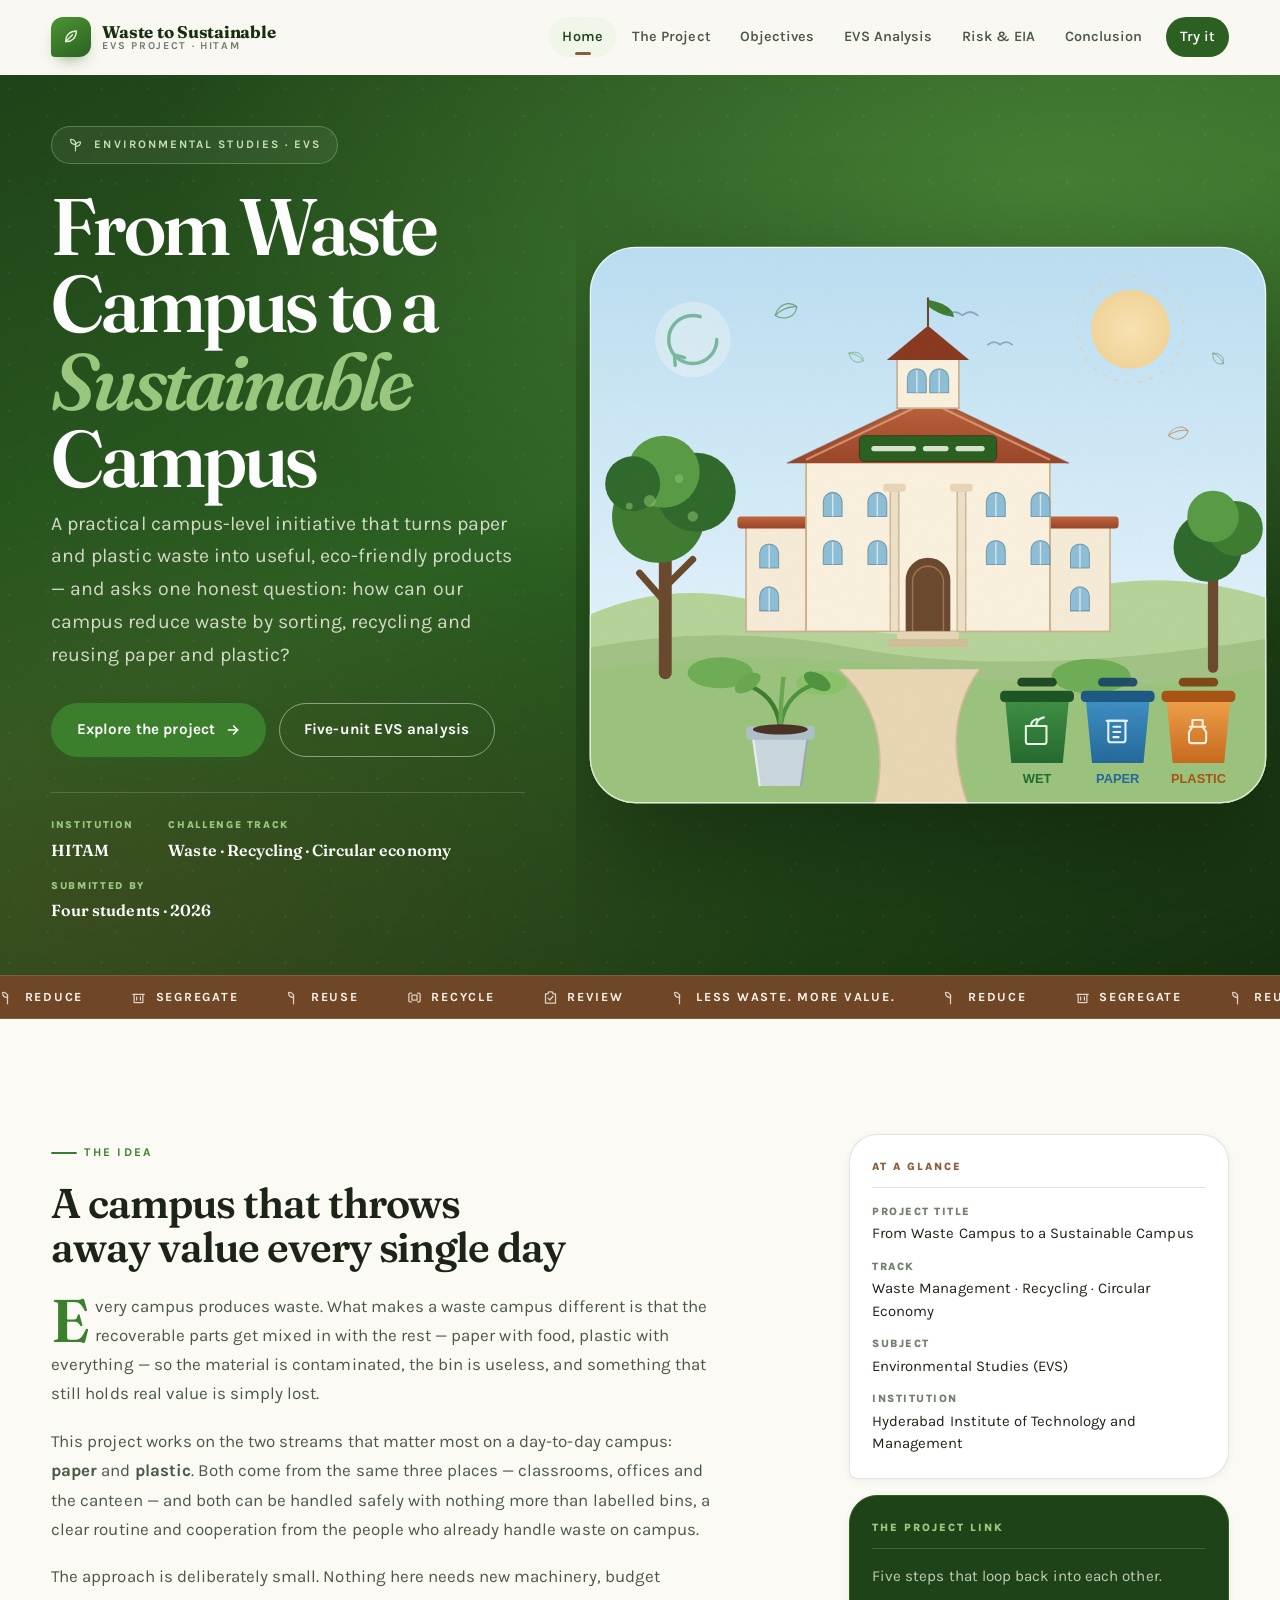
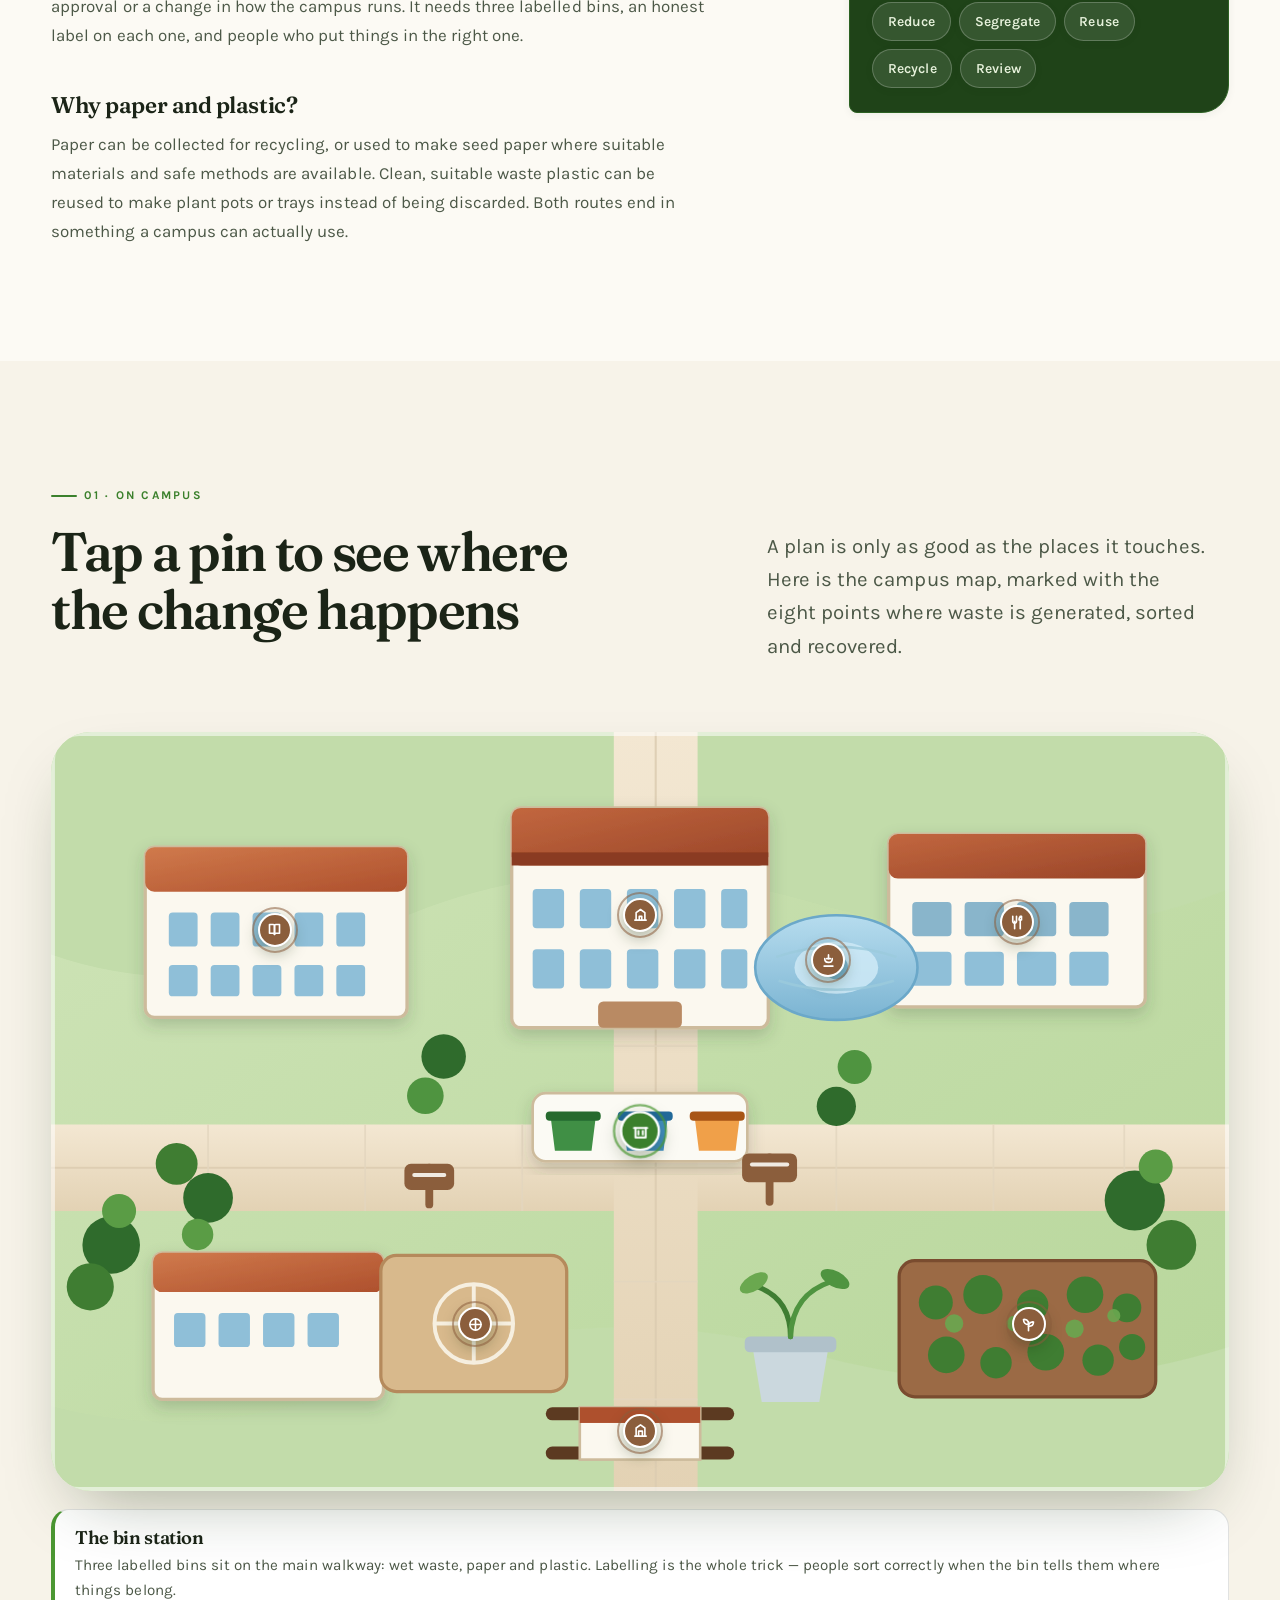
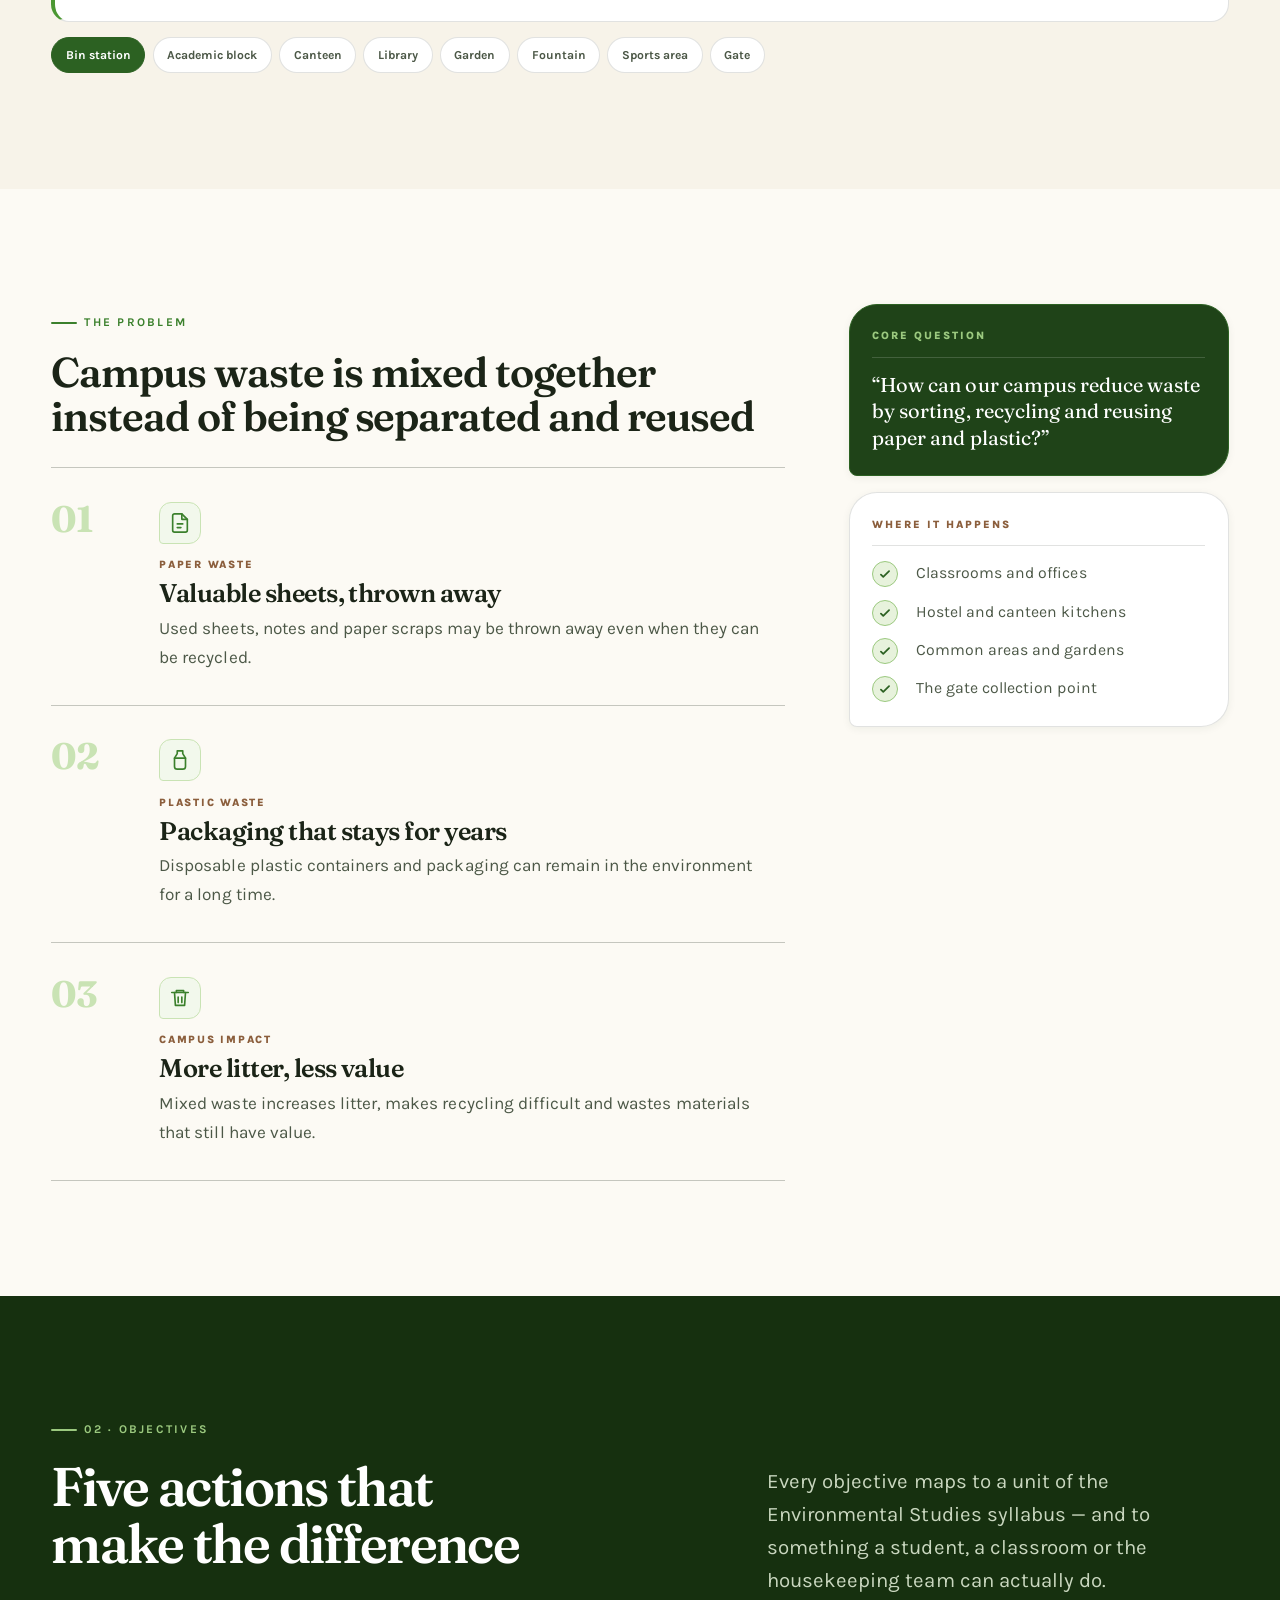
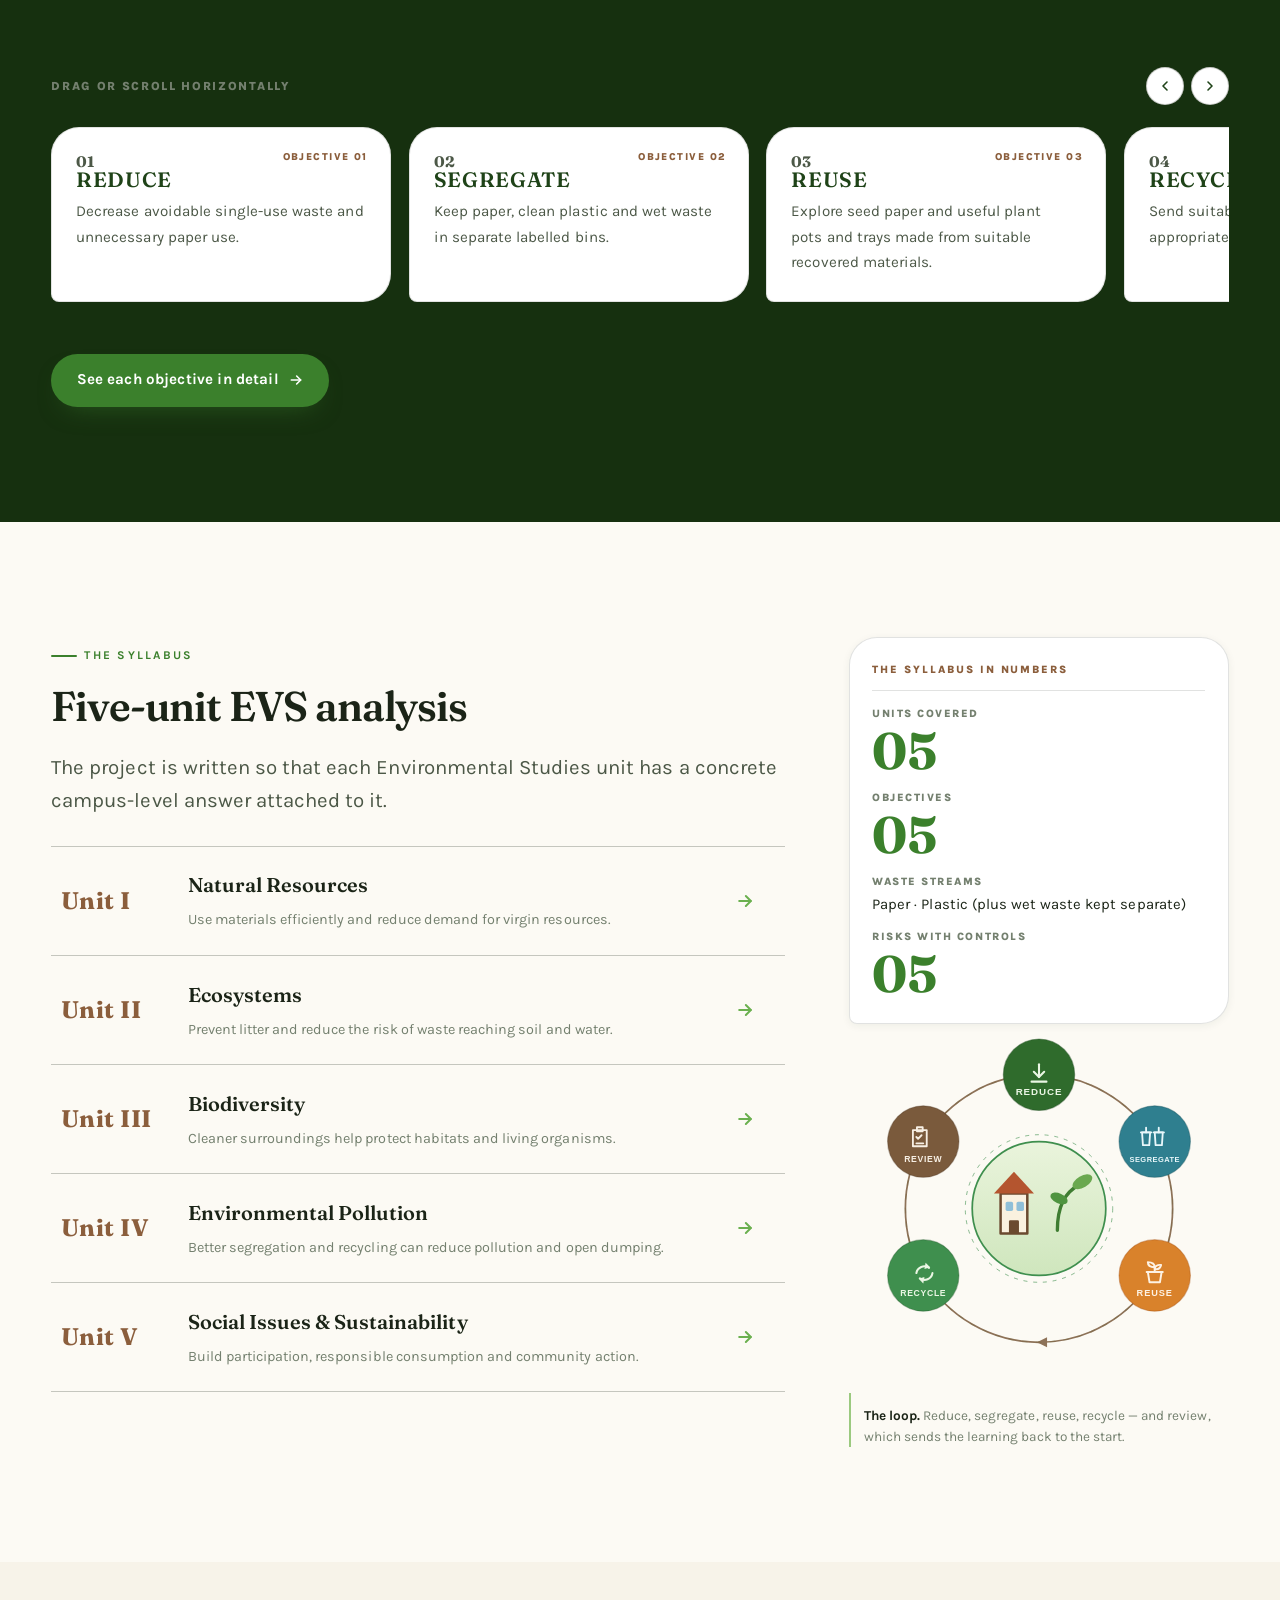
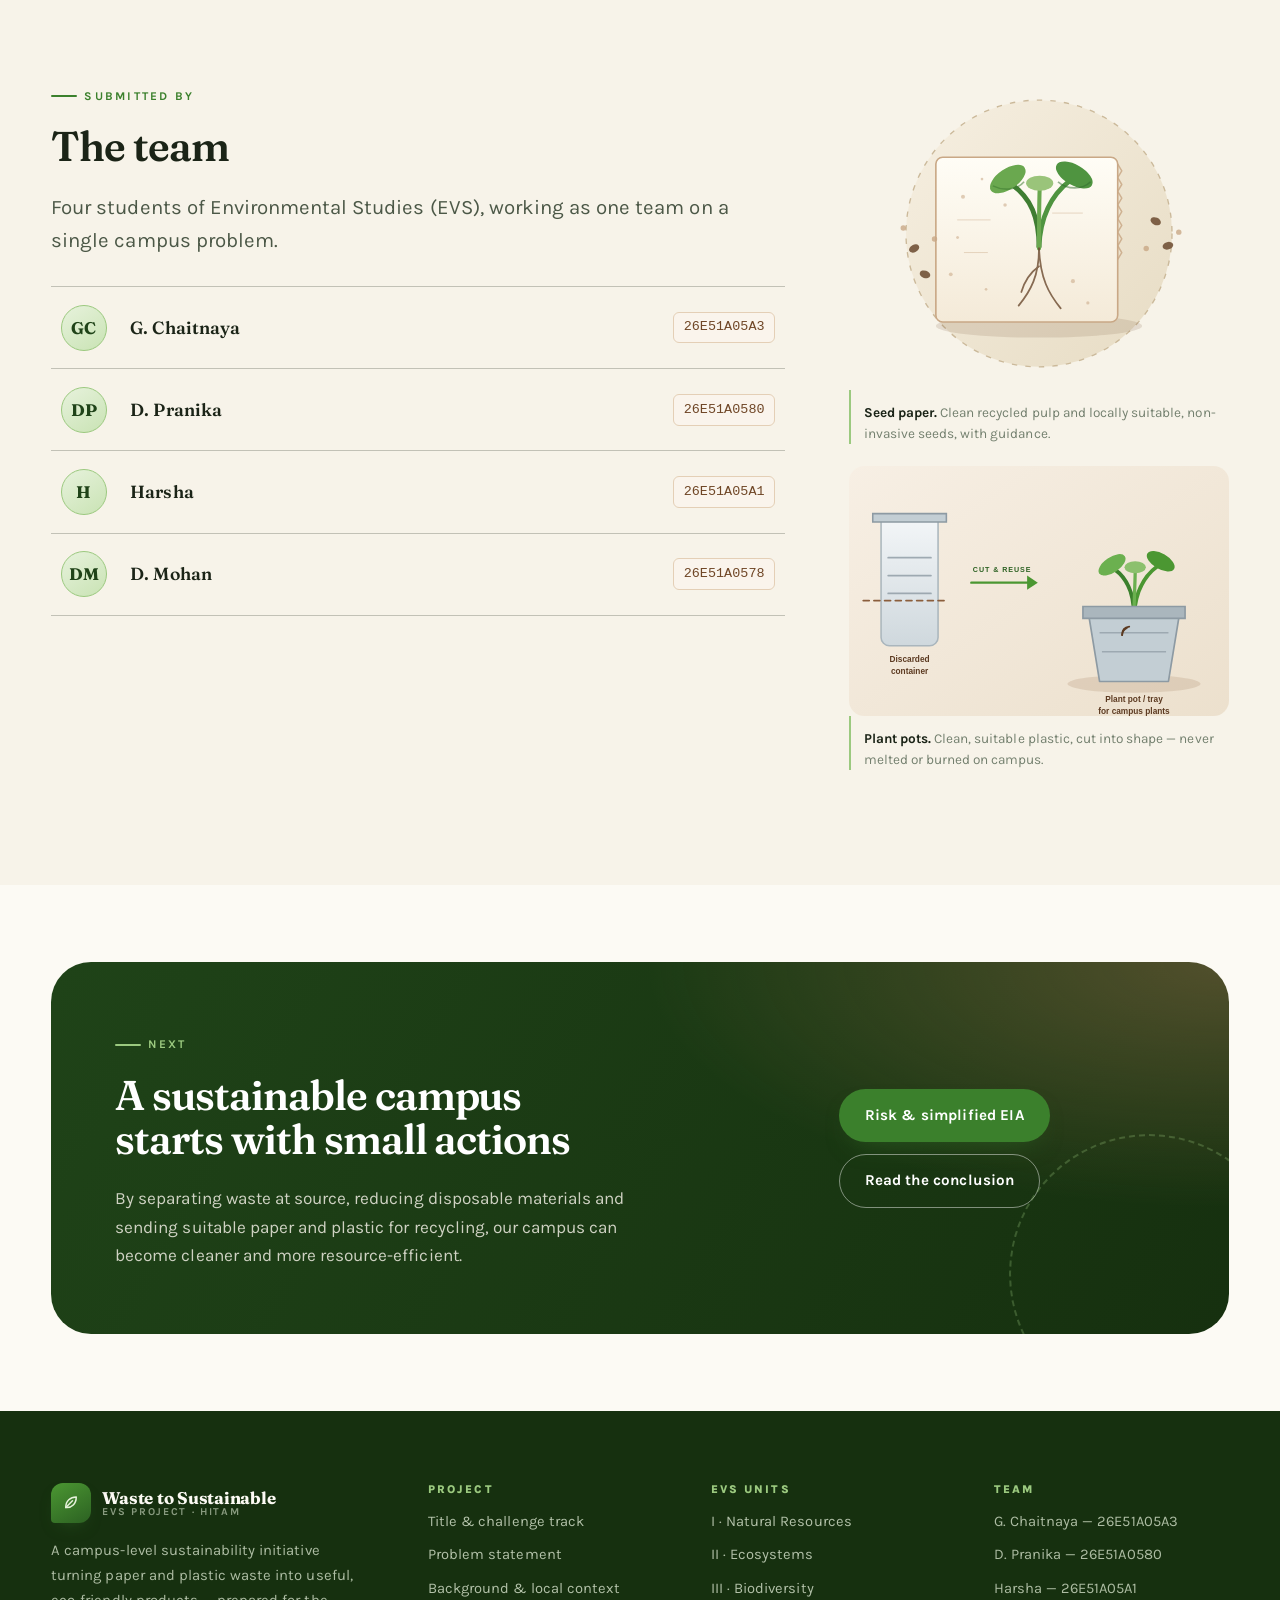
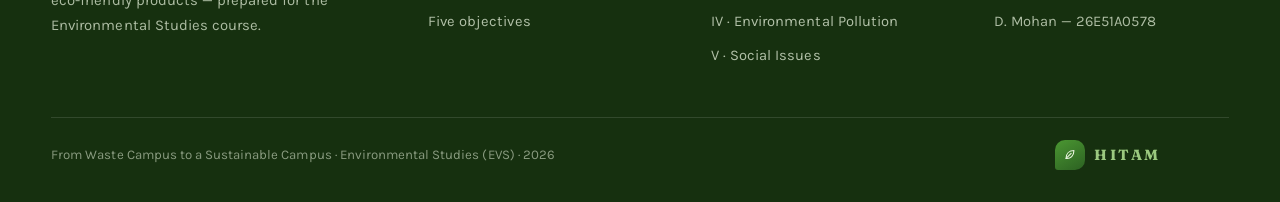
==== commit 017be4cb: "Update website content, styles, and assets" ====
--- a/index.html
+++ b/index.html
@@ -82,7 +82,7 @@
           </div>
           <div class="metarow__item">
             <span class="metarow__k">Submitted by</span>
-            <span class="metarow__v">4 students · 2026</span>
+            <span class="metarow__v">Four students · 2026</span>
           </div>
         </div>
       </div>
@@ -99,9 +99,9 @@
   <div class="banner__track">
     <span><svg viewBox="0 0 24 24" fill="none" stroke="currentColor" stroke-width="2" stroke-linecap="round" stroke-linejoin="round"><path d="M12 22V8"/><path d="M12 8C12 8 9 3 4 4c0 5 3 8 8 8Z"/></svg> Reduce</span>
     <span><svg viewBox="0 0 24 24" fill="none" stroke="currentColor" stroke-width="2" stroke-linecap="round" stroke-linejoin="round"><path d="M3 7h18"/><path d="M5 7v13h14V7"/><path d="M9 11v5M15 11v5"/></svg> Segregate</span>
+    <span><svg viewBox="0 0 24 24" fill="none" stroke="currentColor" stroke-width="2" stroke-linecap="round" stroke-linejoin="round"><path d="M12 22V8"/><path d="M12 8C12 8 9 3 4 4c0 5 3 8 8 8Z"/></svg> Reuse</span>
     <span><svg viewBox="0 0 24 24" fill="none" stroke="currentColor" stroke-width="2" stroke-linecap="round" stroke-linejoin="round"><path d="M7 19H5a2 2 0 0 1-2-2V7a2 2 0 0 1 2-2h2"/><path d="M17 19h2a2 2 0 0 0 2-2V7a2 2 0 0 0-2-2h-2"/><path d="M8 8h8v8H8z"/></svg> Recycle</span>
-    <span><svg viewBox="0 0 24 24" fill="none" stroke="currentColor" stroke-width="2" stroke-linecap="round" stroke-linejoin="round"><path d="M12 22V8"/><path d="M12 8C12 8 9 3 4 4c0 5 3 8 8 8Z"/></svg> Reuse</span>
-    <span><svg viewBox="0 0 24 24" fill="none" stroke="currentColor" stroke-width="2" stroke-linecap="round" stroke-linejoin="round"><path d="M12 3 2 8l10 5 10-5-10-5Z"/><path d="m2 16 10 5 10-5"/><path d="m2 12 10 5 10-5"/></svg> Educate</span>
+    <span><svg viewBox="0 0 24 24" fill="none" stroke="currentColor" stroke-width="2" stroke-linecap="round" stroke-linejoin="round"><path d="M9 3h6l1 3h4v15H4V6h4Z"/><path d="m8 13 3 3 5-6"/></svg> Review</span>
     <span><svg viewBox="0 0 24 24" fill="none" stroke="currentColor" stroke-width="2" stroke-linecap="round" stroke-linejoin="round"><path d="M12 22V8"/><path d="M12 8C12 8 9 3 4 4c0 5 3 8 8 8Z"/></svg> Less waste. More value.</span>
   </div>
 </div>
@@ -345,20 +345,20 @@
         <article class="panel">
           <span class="panel__tag">Objective 03</span>
           <p class="panel__n">03</p>
+          <h3>Reuse</h3>
+          <p>Explore seed paper and useful plant pots and trays made from suitable recovered materials.</p>
+        </article>
+        <article class="panel">
+          <span class="panel__tag">Objective 04</span>
+          <p class="panel__n">04</p>
           <h3>Recycle</h3>
           <p>Send suitable paper and plastic to appropriate recycling channels.</p>
         </article>
         <article class="panel">
-          <span class="panel__tag">Objective 04</span>
-          <p class="panel__n">04</p>
-          <h3>Reuse</h3>
-          <p>Explore seed paper and useful plant pots and trays made from suitable recovered materials.</p>
-        </article>
-        <article class="panel">
           <span class="panel__tag">Objective 05</span>
           <p class="panel__n">05</p>
-          <h3>Educate</h3>
-          <p>Encourage students and staff to follow sustainable daily habits.</p>
+          <h3>Review</h3>
+          <p>Check what the bins hold and use what you learn to improve the plan.</p>
         </article>
       </div>
     </div>
@@ -438,7 +438,7 @@
         </dl>
       </div>
       <figure class="figure figure--bare">
-        <img src="assets/img/cycle-loop.svg" alt="Five-step loop connecting Reduce, Segregate, Recycle, Reuse and Educate around a campus building.">
+        <img src="assets/img/cycle-loop.svg" alt="Five-step loop connecting Reduce, Segregate, Reuse, Recycle and Review around a campus building.">
         <figcaption><b>The loop.</b> Reduce, segregate, reuse, recycle — and review, which sends the learning back to the start.</figcaption>
       </figure>
     </aside>
@@ -533,7 +533,7 @@
       </div>
 
       <div>
-        <h4>Project</h4>
+        <h3>Project</h3>
         <ul class="footer__list">
           <li><a href="project.html">Title &amp; challenge track</a></li>
           <li><a href="project.html#problem">Problem statement</a></li>
@@ -543,7 +543,7 @@
       </div>
 
       <div>
-        <h4>EVS units</h4>
+        <h3>EVS units</h3>
         <ul class="footer__list">
           <li><a href="evs-analysis.html#unit-1">I · Natural Resources</a></li>
           <li><a href="evs-analysis.html#unit-2">II · Ecosystems</a></li>
@@ -554,7 +554,7 @@
       </div>
 
       <div>
-        <h4>Team</h4>
+        <h3>Team</h3>
         <ul class="footer__list">
           <li>G. Chaitnaya — 26E51A05A3</li>
           <li>D. Pranika — 26E51A0580</li>
@@ -566,7 +566,14 @@
 
     <div class="footer__bottom">
       <span>From Waste Campus to a Sustainable Campus · Environmental Studies (EVS) · <span data-year>2026</span></span>
-      <span class="footer__seal"><img src="assets/img/hitam-mark.png" alt="HITAM — find your path"></span>
+      <span class="footer__seal">
+        <span class="footer__seal__leaf" aria-hidden="true">
+          <svg viewBox="0 0 64 64" fill="none" stroke="currentColor" stroke-width="4" stroke-linecap="round" stroke-linejoin="round">
+            <path d="M18 44 C18 26 30 16 46 16 C46 34 34 46 18 44 Z"/><path d="M18 44 L36 26"/>
+          </svg>
+        </span>
+        <span class="footer__seal__name">HITAM</span>
+      </span>
     </div>
   </div>
 </footer>
--- a/assets/css/style.css
+++ b/assets/css/style.css
@@ -1250,7 +1250,7 @@
 }
 @media (max-width: 900px) { .footer__grid { grid-template-columns: repeat(2, minmax(0, 1fr)); } }
 @media (max-width: 520px) { .footer__grid { grid-template-columns: 1fr; } }
-.site-footer h4 {
+.site-footer h3 {
   font-size: 0.72rem;
   letter-spacing: 0.18em;
   text-transform: uppercase;
@@ -1275,12 +1275,34 @@
   font-size: 0.83rem;
   color: rgba(231, 242, 220, 0.55);
 }
+/* keep the bottom row clear of the floating back-to-top button */
+@media (min-width: 761px) {
+  .site-footer .footer__bottom { padding-right: 68px; }
+}
 .footer__seal {
   display: inline-flex;
   align-items: center;
   gap: 0.6rem;
 }
 .footer__seal img { height: 38px; width: auto; }
+.footer__seal__leaf {
+  width: 30px;
+  height: 30px;
+  flex: none;
+  border-radius: 10px 10px 10px 3px;
+  background: linear-gradient(150deg, var(--green-500), var(--green-700));
+  display: grid;
+  place-items: center;
+  color: var(--green-100);
+}
+.footer__seal__leaf svg { width: 18px; height: 18px; }
+.footer__seal__name {
+  font-family: var(--font-display);
+  font-size: 0.92rem;
+  font-weight: 700;
+  letter-spacing: 0.17em;
+  color: var(--green-300);
+}
 
 /* --------------------------------------------------------------------------
    20. BREADCRUMB / PAGE HERO (inner pages)
@@ -1347,6 +1369,17 @@
   display: flex;
   flex-wrap: wrap;
   gap: 0.5rem;
+}
+.tag-strip--stack {
+  display: flex;
+  flex-direction: column;
+  align-items: stretch;
+  gap: 0.4rem;
+}
+.tag-strip--stack .chip {
+  justify-content: flex-start;
+  border-radius: 10px;
+  padding: 0.55em 0.9em;
 }
 .stat {
   display: flex;
@@ -1516,7 +1549,7 @@
 .prose { max-width: 66ch; }
 .prose p { font-size: 1.06rem; line-height: 1.72; color: var(--ink-soft); }
 .prose p + p { margin-top: 1.1em; }
-.prose p:first-of-type::first-letter {
+.prose > p:first-of-type::first-letter {
   float: left;
   font-family: var(--font-display);
   font-size: 3.55em;
@@ -1537,6 +1570,8 @@
   box-shadow: var(--shadow-sm);
 }
 .sidecard + .sidecard { margin-top: 1rem; }
+/* sidecards sitting as grid siblings are laid out by the grid, not stacked */
+.grid > .sidecard + .sidecard { margin-top: 0; }
 .sidecard__title {
   font-family: var(--font-body);
   font-size: 0.68rem;
@@ -1650,11 +1685,16 @@
 }
 
 /* ------------------------------------------------------------ 6. FIGURES */
-.figure { margin: 0; }
+.figure {
+  margin: 0;
+  display: flex;
+  flex-direction: column;
+}
 .figure img { width: 100%; height: auto; border-radius: var(--r-lg); box-shadow: var(--shadow-md); }
 .figure--bare img { box-shadow: none; border-radius: 0; }
 .figure figcaption {
-  margin-top: 0.85rem;
+  margin-top: auto;
+  padding-top: 0.85rem;
   font-size: 0.85rem;
   color: var(--ink-mute);
   line-height: 1.5;
@@ -1721,12 +1761,14 @@
 /* ----------------------------------------------------------- 8. HOTSPOTS */
 .hotspot {
   position: relative;
+}
+.hotspot__img {
+  position: relative;
   border-radius: var(--r-xl);
   overflow: hidden;
   background: var(--green-050);
   box-shadow: var(--shadow-lg);
 }
-.hotspot__img { position: relative; }
 .hotspot__img img { width: 100%; height: auto; display: block; }
 .hotspot__pin {
   position: absolute;
@@ -1767,7 +1809,7 @@
   padding: 1.1rem 1.25rem;
   min-height: 108px;
 }
-.hotspot__panel h4 { font-size: 1.15rem; margin-bottom: 0.35rem; }
+.hotspot__panel h3 { font-size: 1.15rem; margin-bottom: 0.35rem; }
 .hotspot__panel p { font-size: 0.95rem; color: var(--ink-soft); margin: 0; }
 .hotspot__tabs { display: flex; flex-wrap: wrap; gap: 0.45rem; margin-top: 0.9rem; }
 .hotspot__tab {
@@ -1866,8 +1908,9 @@
 .acc__btn:hover { background: rgba(233,242,223,.6); padding-left: 0.9rem; }
 .acc__n { font-family: var(--font-display); font-size: 1.5rem; font-weight: 700; color: var(--green-200); }
 .acc__btn:hover .acc__n { color: var(--green-500); }
-.acc__t { font-family: var(--font-display); font-size: 1.2rem; font-weight: 600; color: var(--ink); }
-.acc__sub { font-size: 0.88rem; color: var(--ink-mute); margin-top: 0.15rem; }
+.acc__t { display: block; font-family: var(--font-display); font-size: 1.2rem; font-weight: 600; color: var(--ink); }
+.acc__sub { display: block; font-size: 0.88rem; color: var(--ink-mute); margin-top: 0.15rem; }
+.acc__h { display: block; min-width: 0; }
 .acc__ico {
   width: 32px; height: 32px; border-radius: 50%;
   border: 1.5px solid var(--line-strong);
@@ -1992,7 +2035,7 @@
   align-items: center;
   min-height: min(76vh, 760px);
 }
-.hero__grid .hero__copy { padding: clamp(3rem, 7vw, 6rem) 0 clamp(3rem, 7vw, 6rem) 0; }
+.hero__grid .hero__copy { padding: 0; }
 .hero__grid .hero__art { padding-right: max(0px, calc((100vw - var(--shell)) / -2)); }
 .hero__grid .hero__art img { width: 100%; border-radius: 0; }
 @media (max-width: 940px) {
@@ -2123,12 +2166,19 @@
   width: auto;
   margin-left: max(var(--gut), calc((100vw - var(--shell)) / 2));
   margin-right: 0;
-  padding-block: clamp(3rem, 7vw, 6rem);
+  padding-block: clamp(2rem, 4vw, 3.2rem);
   padding-right: clamp(1.5rem, 4vw, 4.5rem);
 }
-.hero--bleed .hero__art { align-self: stretch; display: flex; align-items: center; overflow: hidden; }
+.hero--bleed .hero__art {
+  align-self: stretch;
+  display: flex;
+  align-items: center;
+  justify-content: center;
+  overflow: hidden;
+  padding-right: 0;
+}
 .hero--bleed .hero__art img {
-  width: 116%; max-width: none; margin-left: -8%; border-radius: 0;
+  width: 100%; max-width: 100%; height: auto; margin: 0; border-radius: 0;
 }
 @media (max-width: 940px) {
   .hero--bleed .hero__grid { grid-template-columns: 1fr; }
@@ -2137,7 +2187,14 @@
     width: min(100% - (var(--gut) * 2), var(--shell));
     padding-right: 0;
   }
-  .hero--bleed .hero__art { max-width: 620px; margin-inline: auto; }
+  .hero--bleed .hero__art {
+    width: 100%;
+    max-width: 620px; margin-inline: auto;
+    padding-bottom: clamp(1.4rem, 4vw, 2.4rem);
+  }
+}
+@media (min-width: 941px) and (max-width: 1100px) {
+  .hero__title { font-size: clamp(2.8rem, 2rem + 3vw, 4rem); }
 }
 
 /* ------------------------------------------------------ 24. NAV v2 */
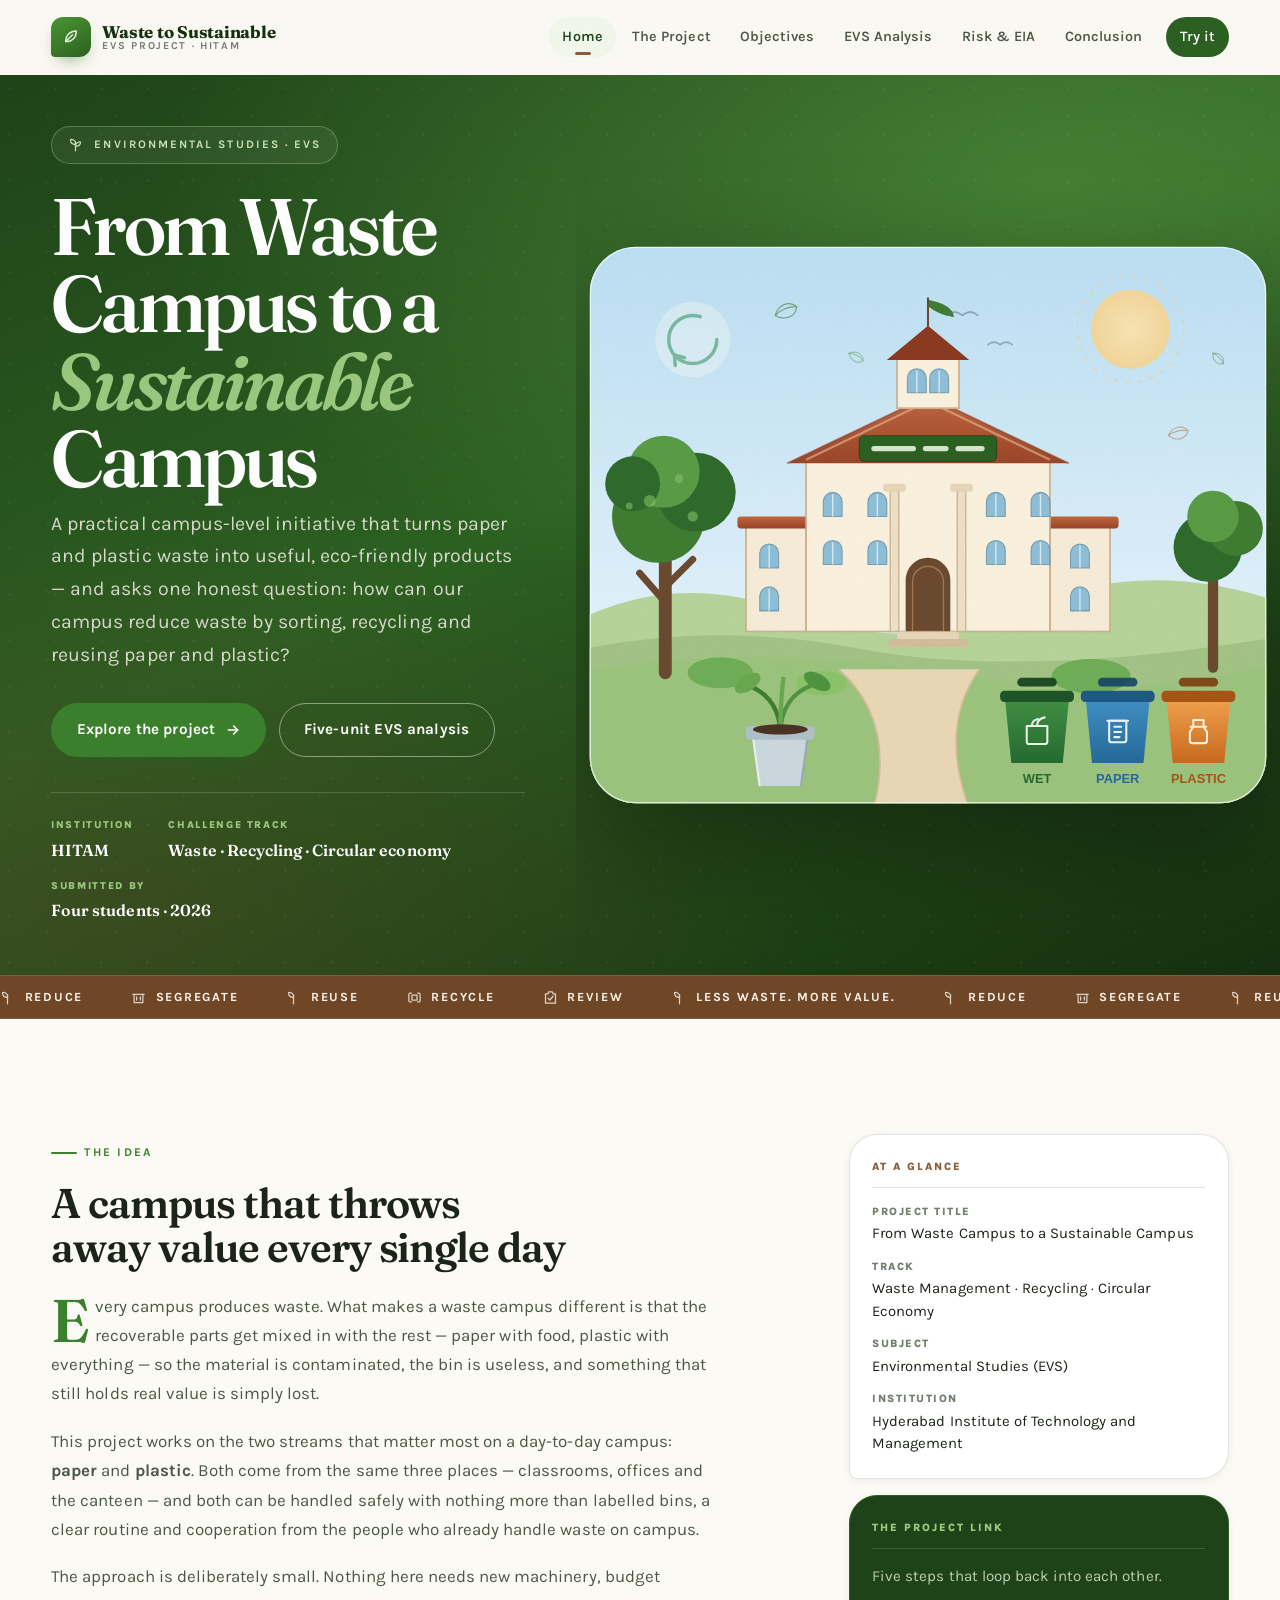
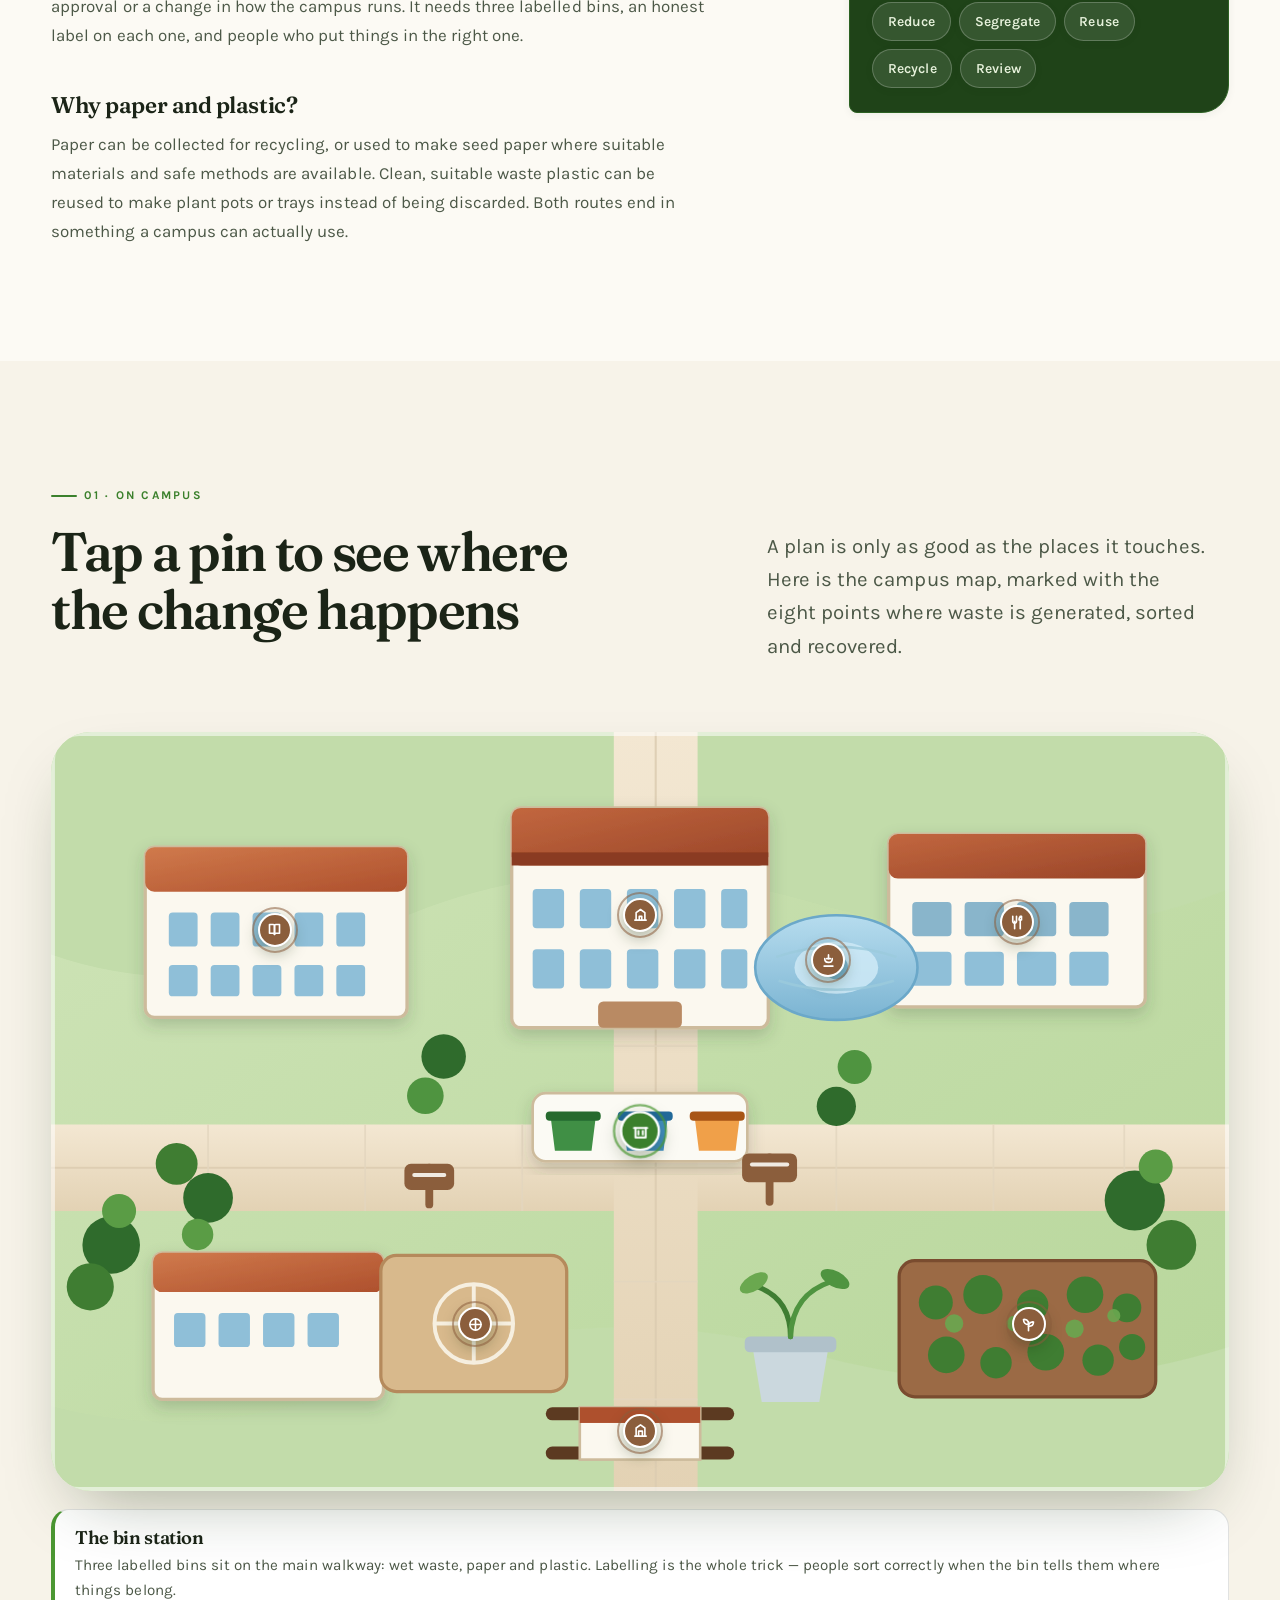
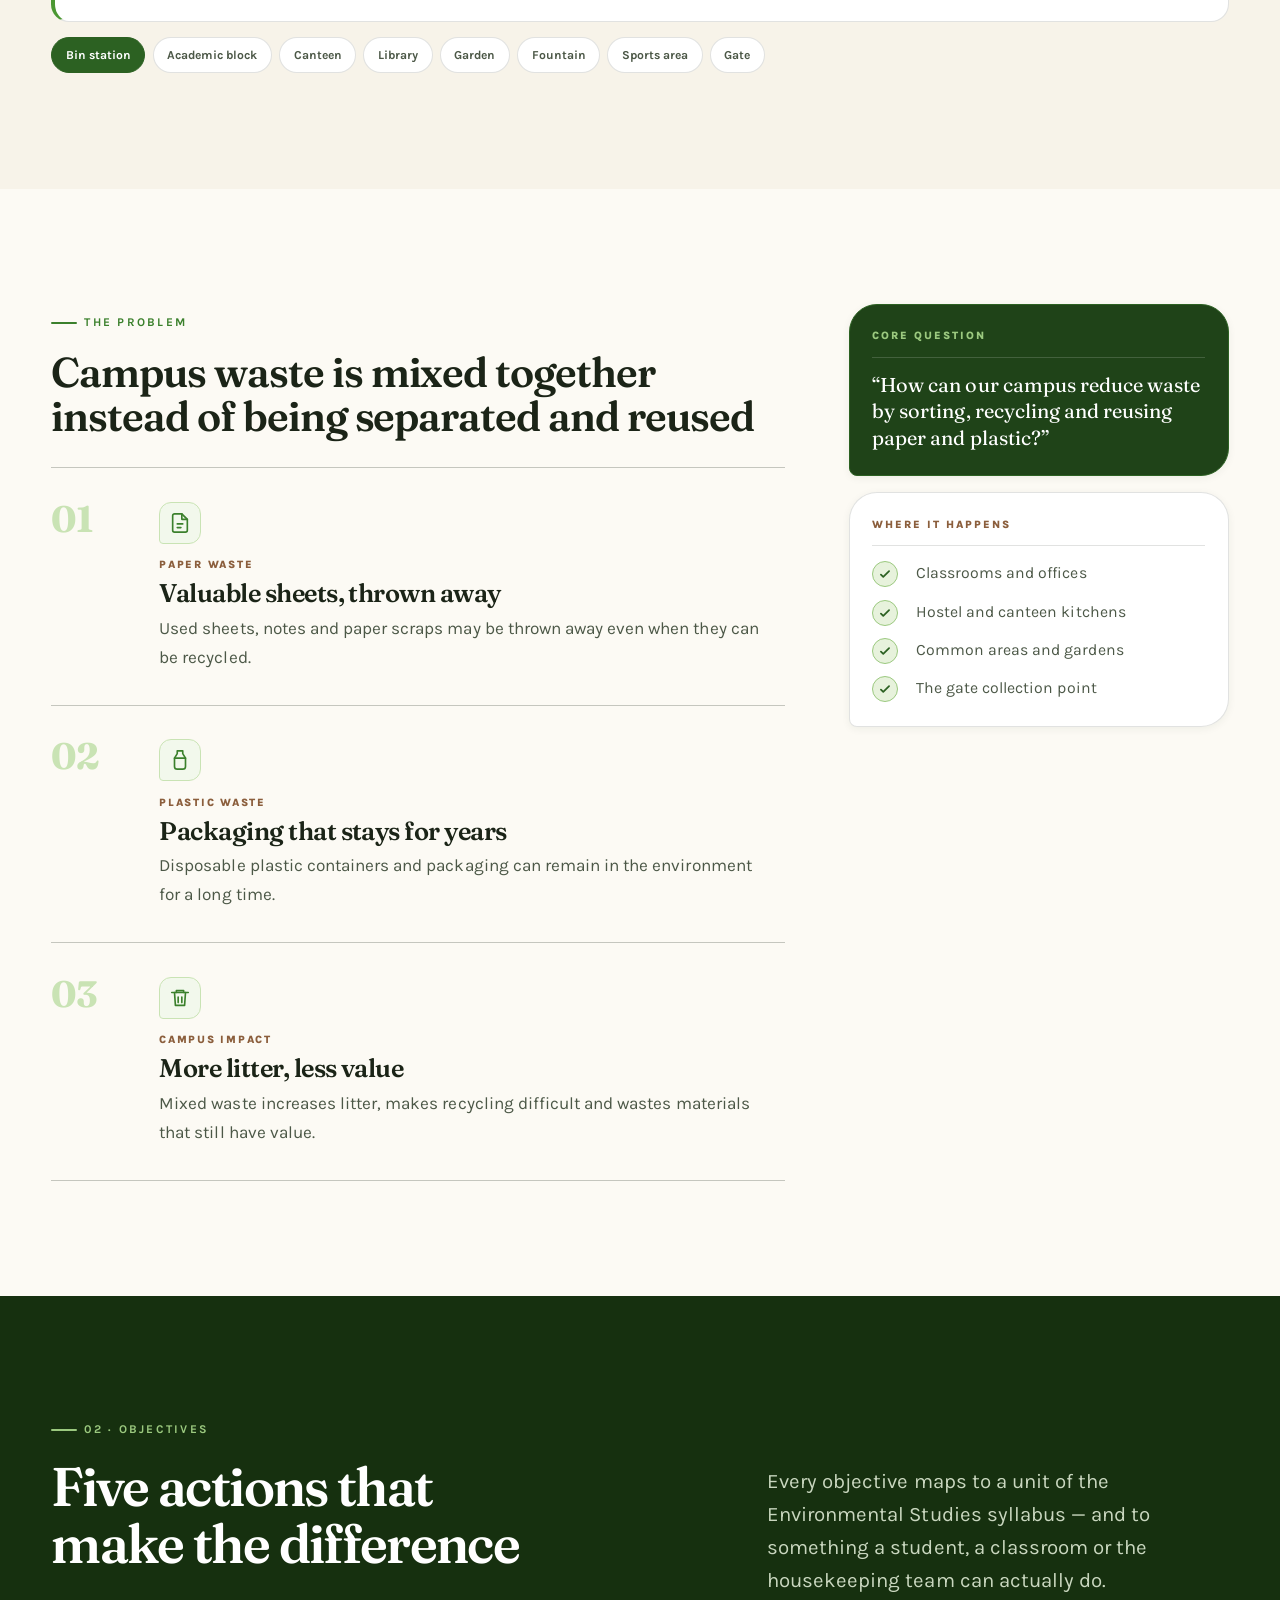
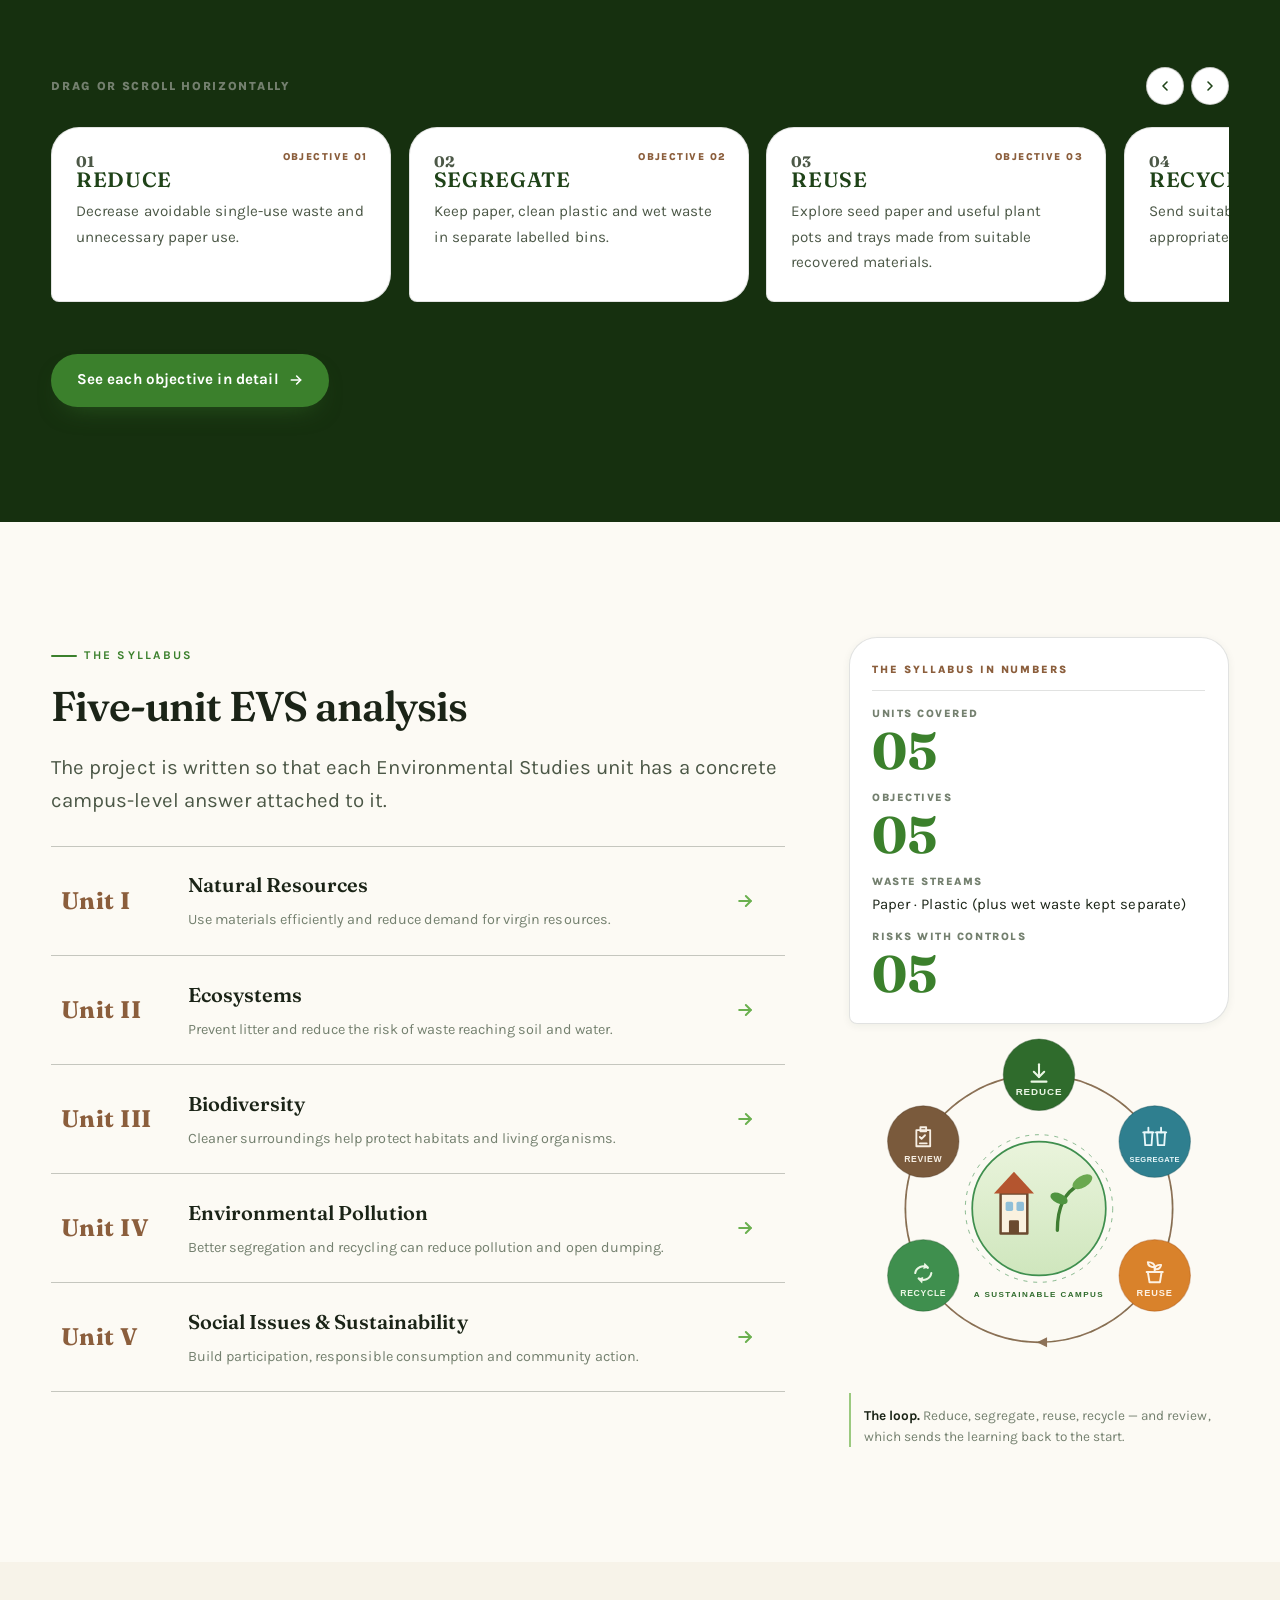
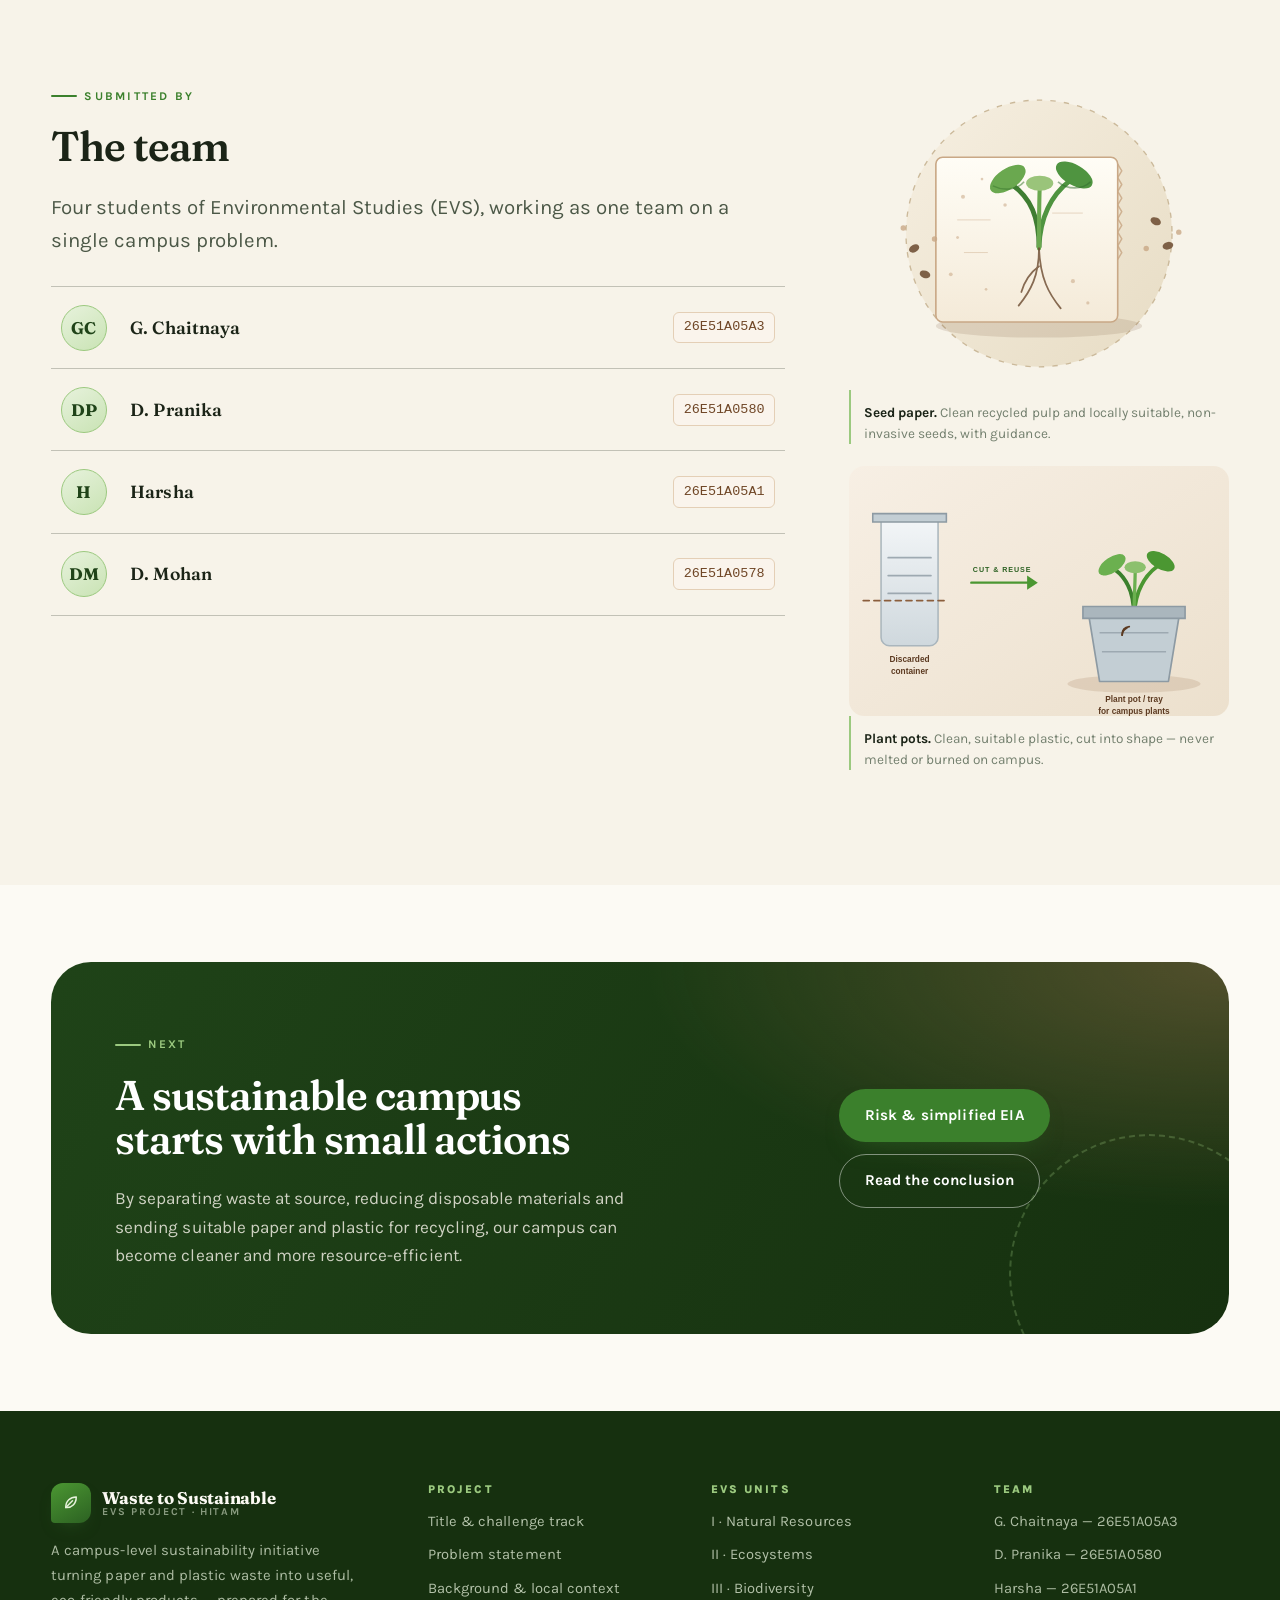
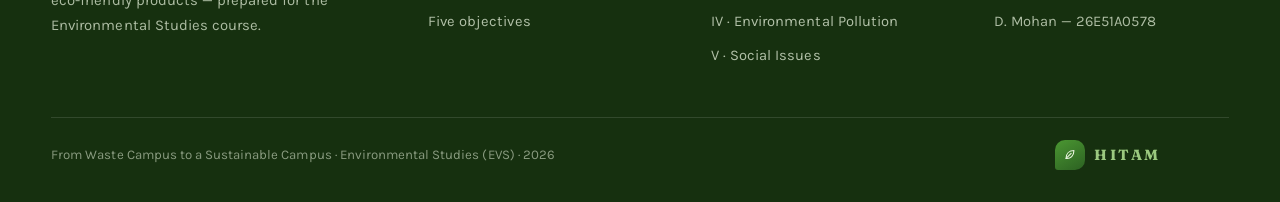
==== commit 1ec84ffb: "Bypass image cache and restore campus label on cycle loop diagram" ====
--- a/index.html
+++ b/index.html
@@ -438,7 +438,7 @@
         </dl>
       </div>
       <figure class="figure figure--bare">
-        <img src="assets/img/cycle-loop.svg" alt="Five-step loop connecting Reduce, Segregate, Reuse, Recycle and Review around a campus building.">
+        <img src="assets/img/cycle-loop.svg?v=2" alt="Five-step loop connecting Reduce, Segregate, Reuse, Recycle and Review around a campus building.">
         <figcaption><b>The loop.</b> Reduce, segregate, reuse, recycle — and review, which sends the learning back to the start.</figcaption>
       </figure>
     </aside>
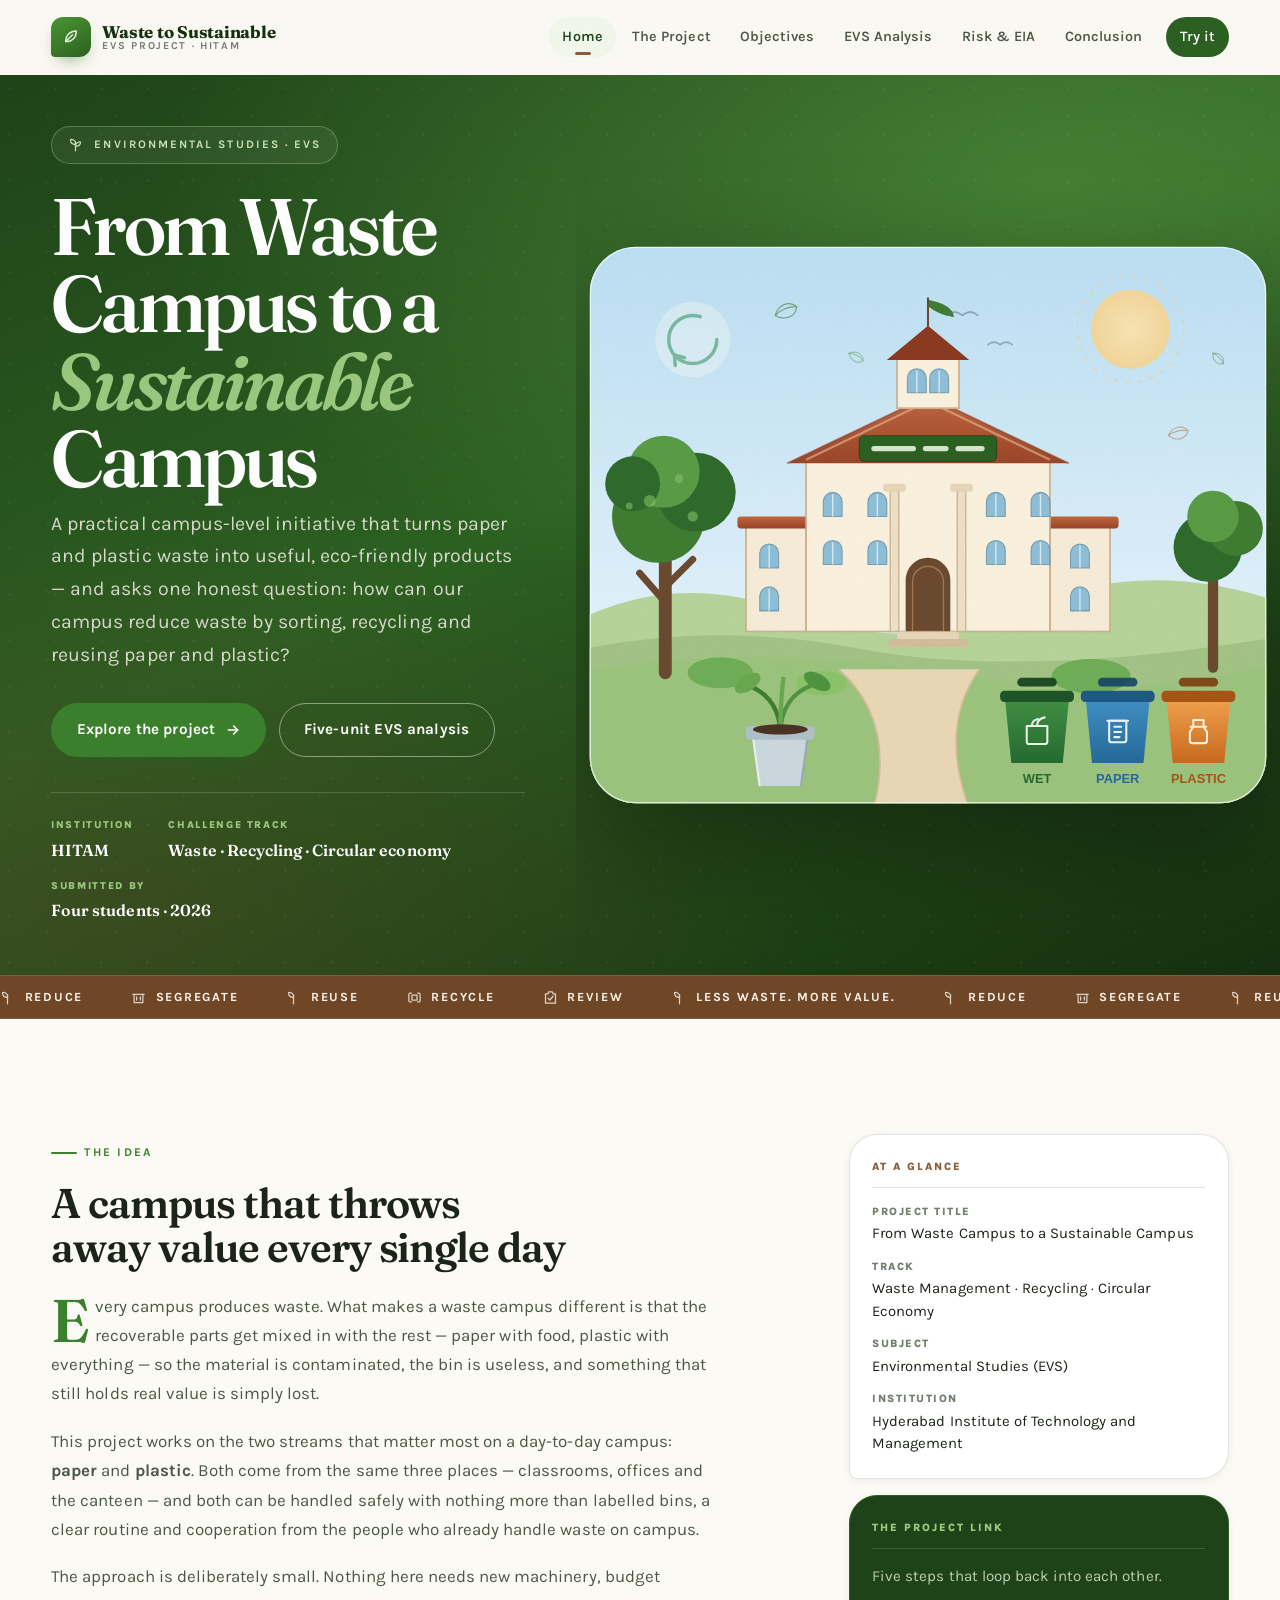
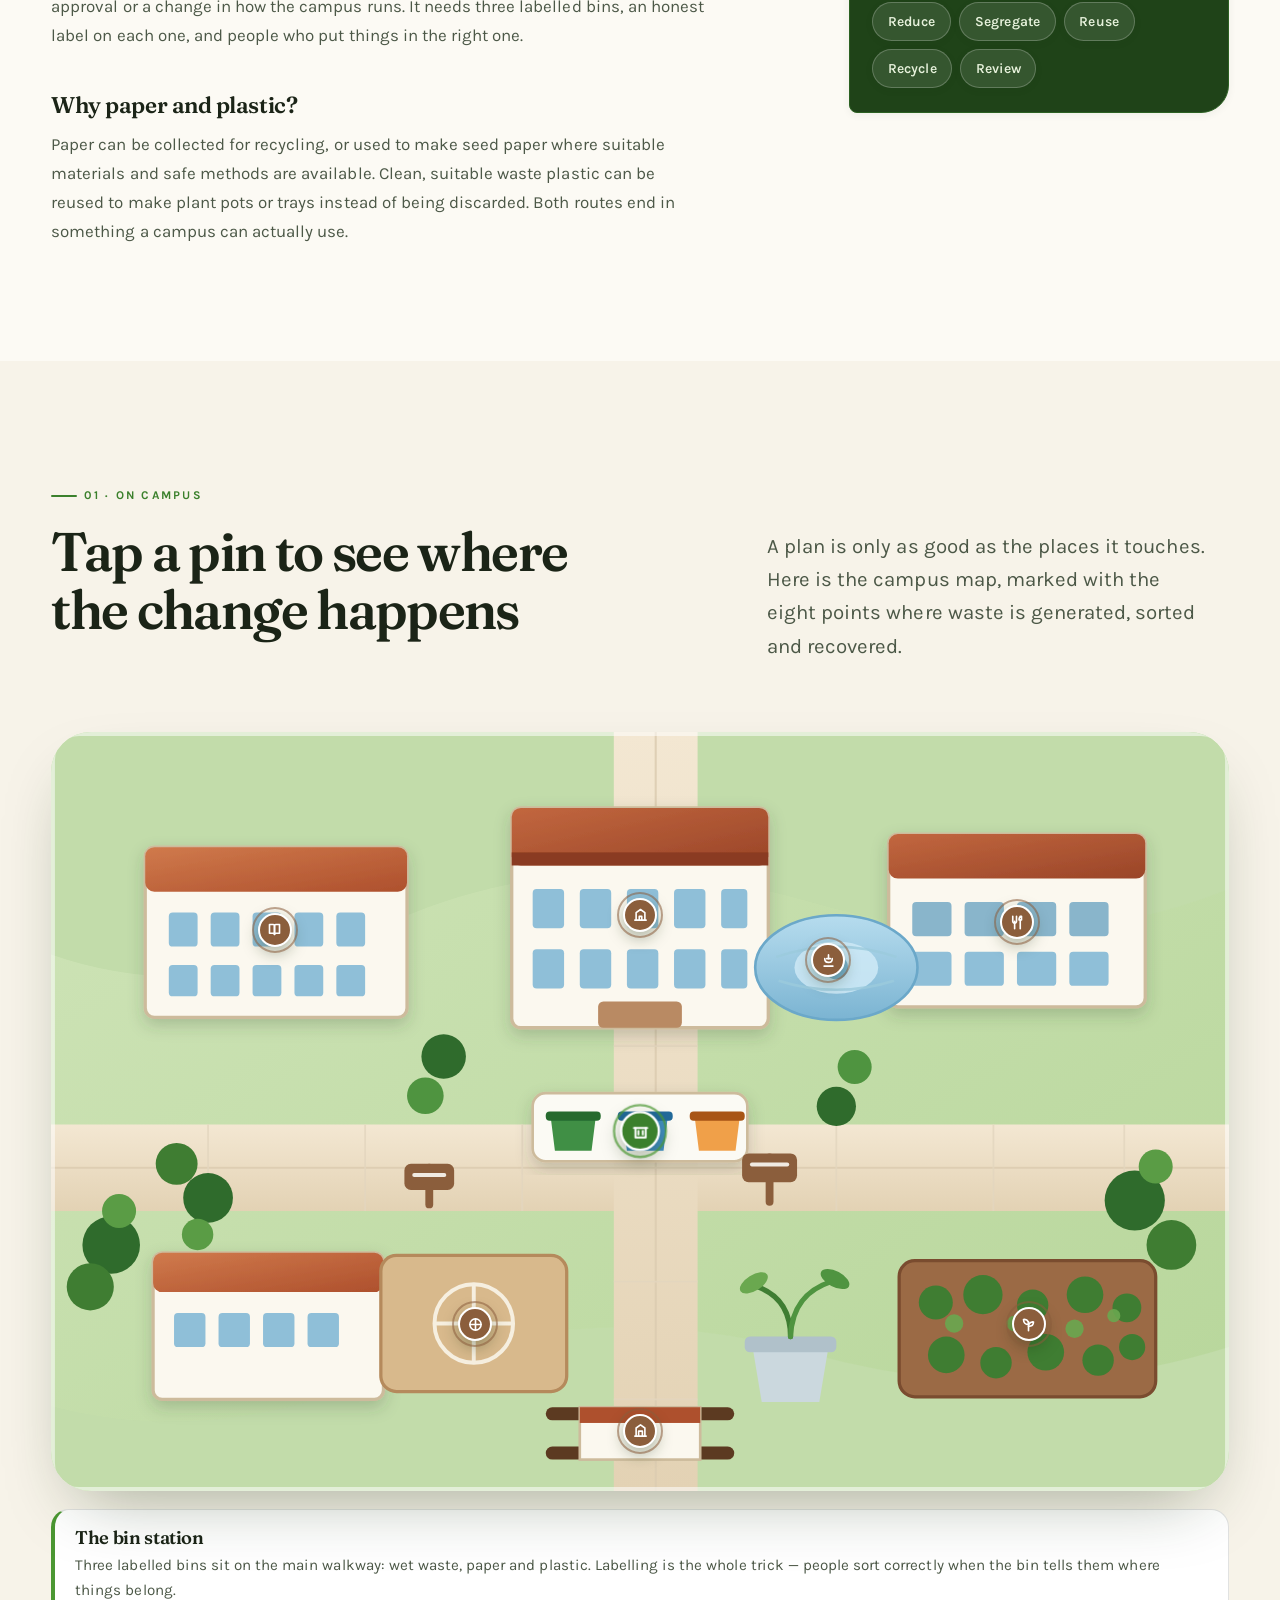
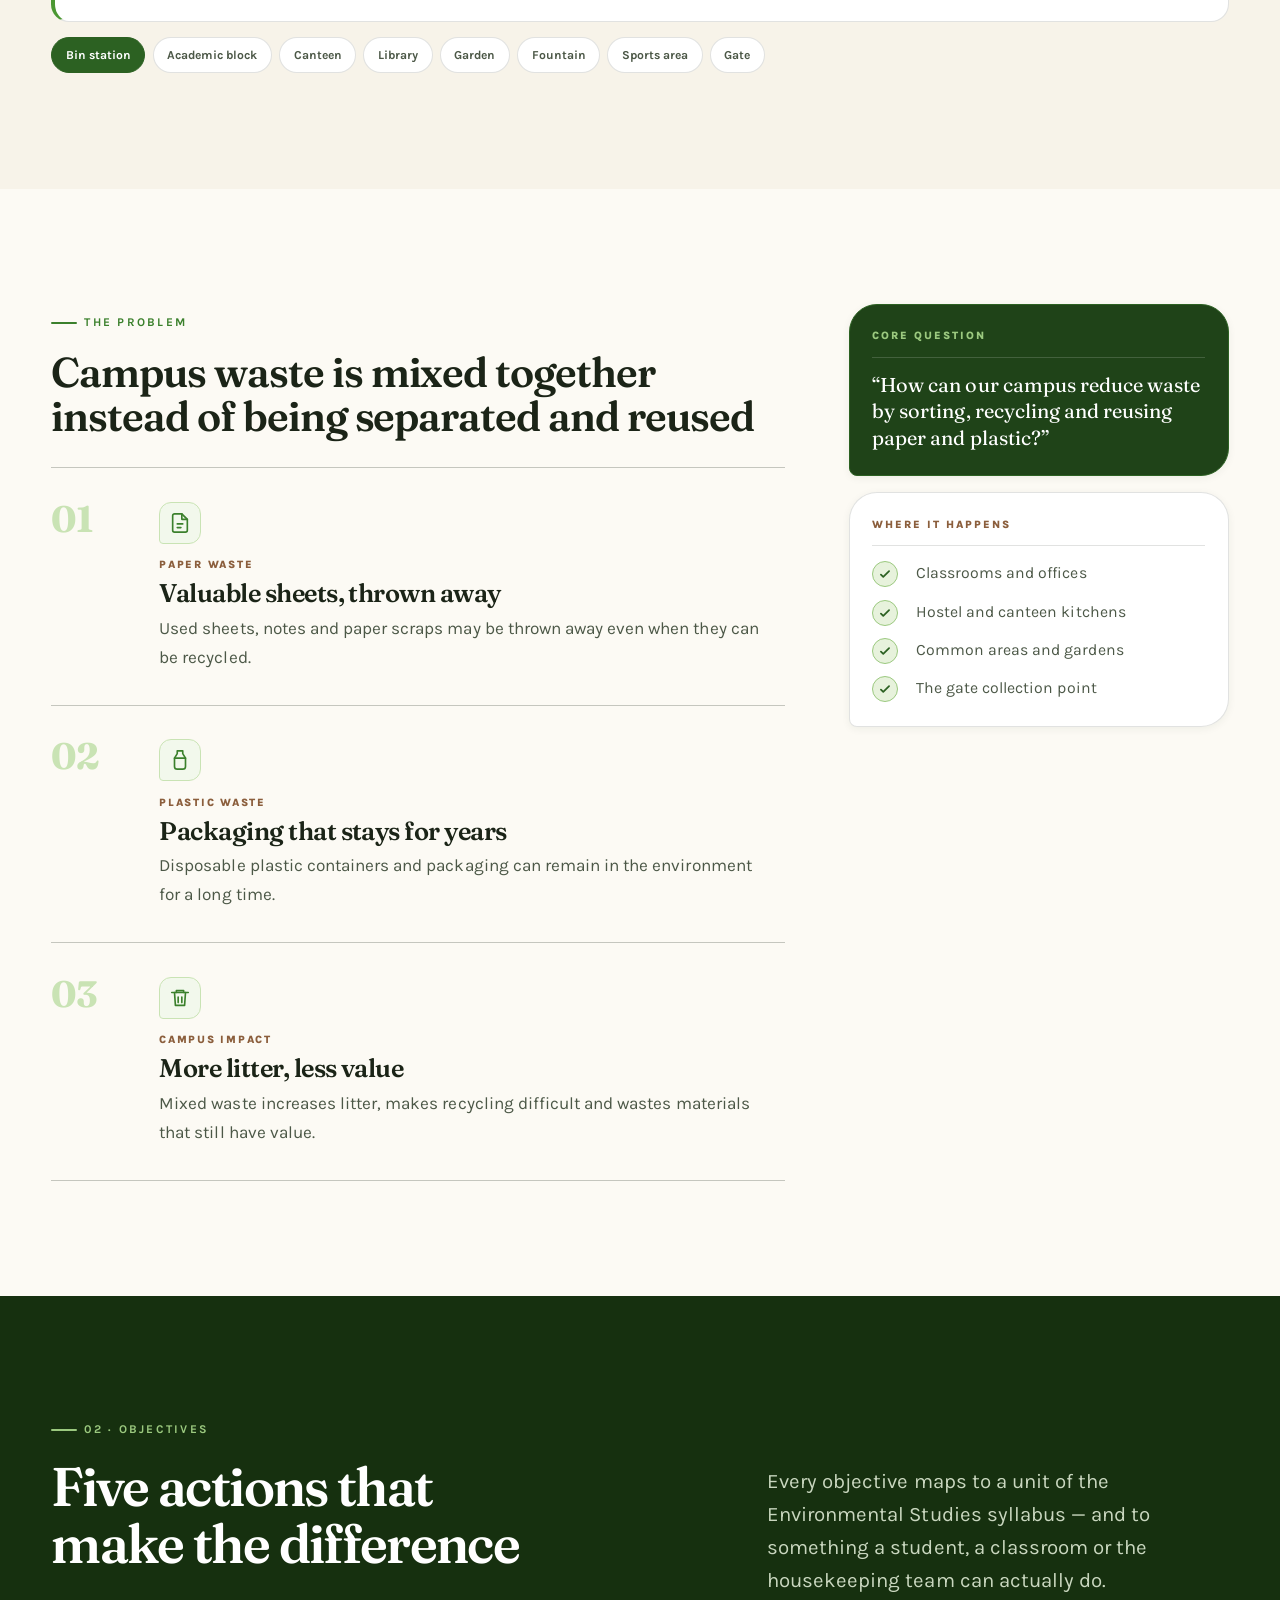
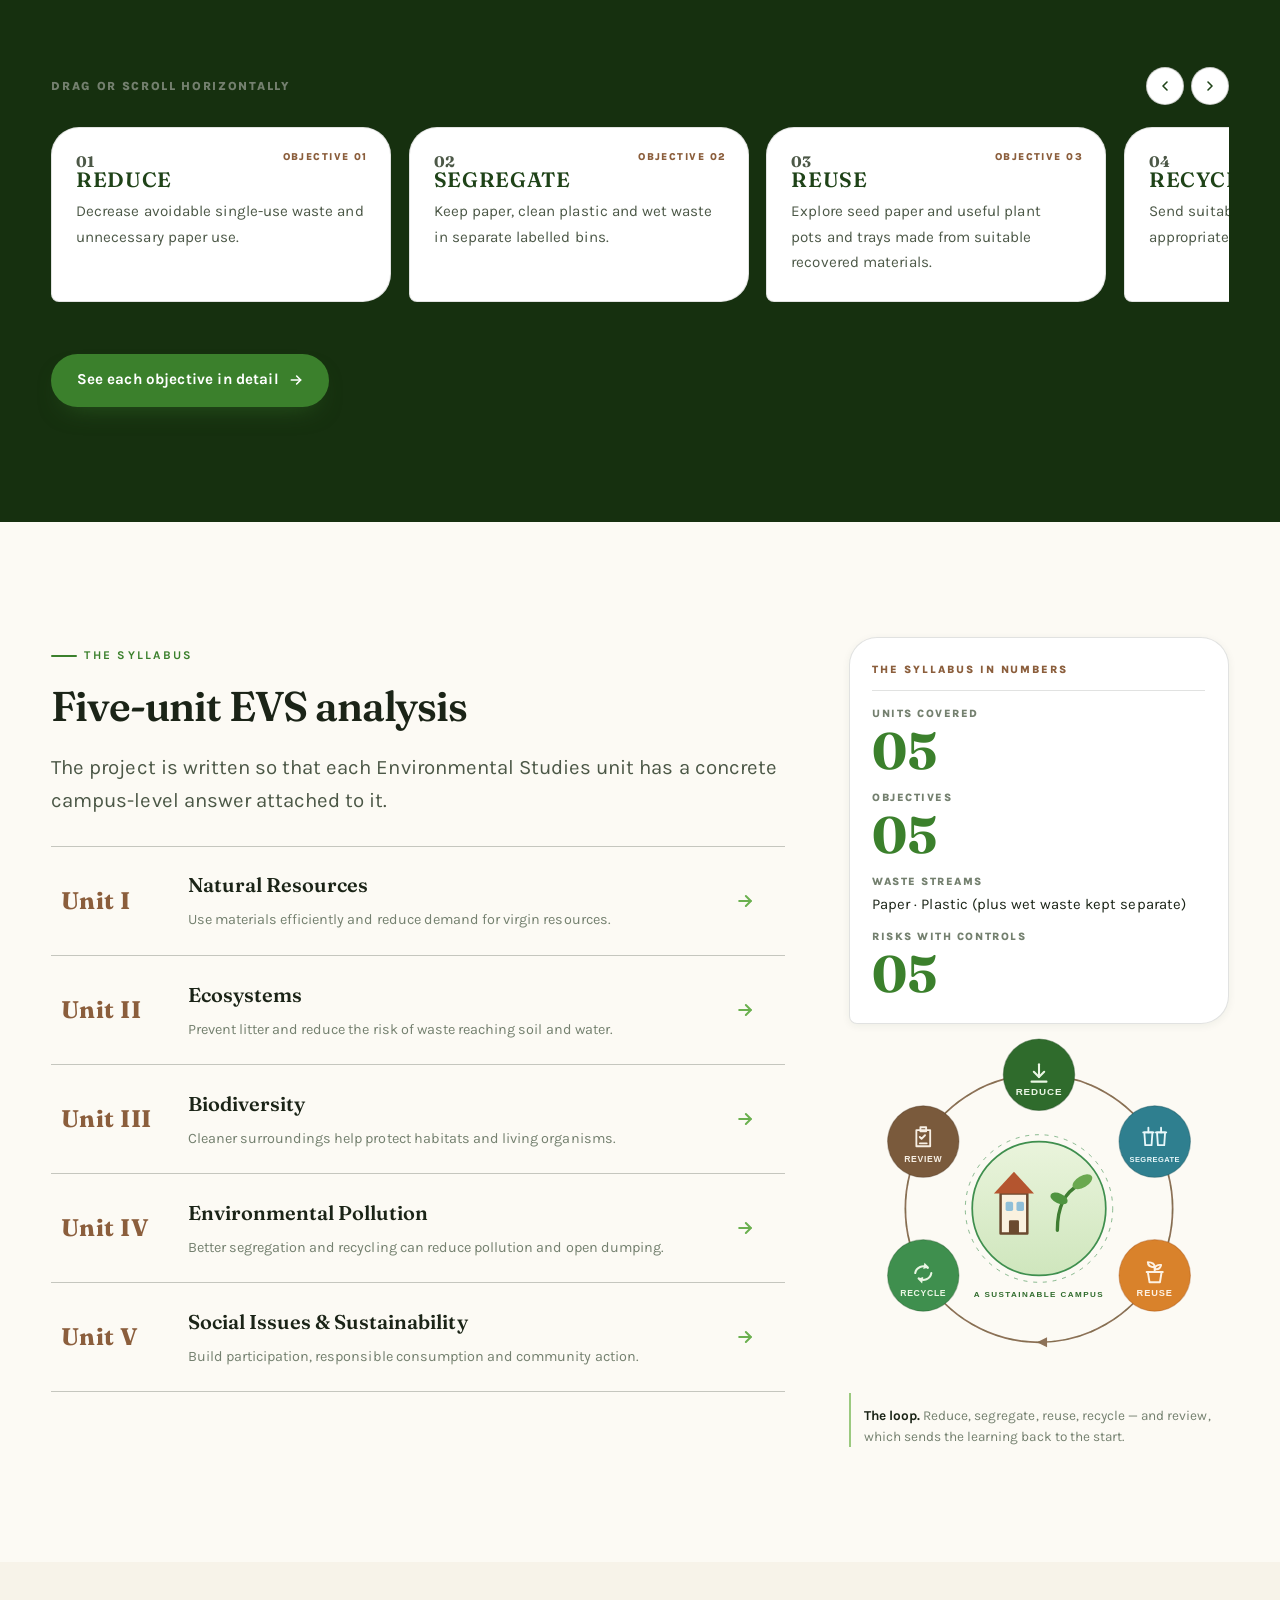
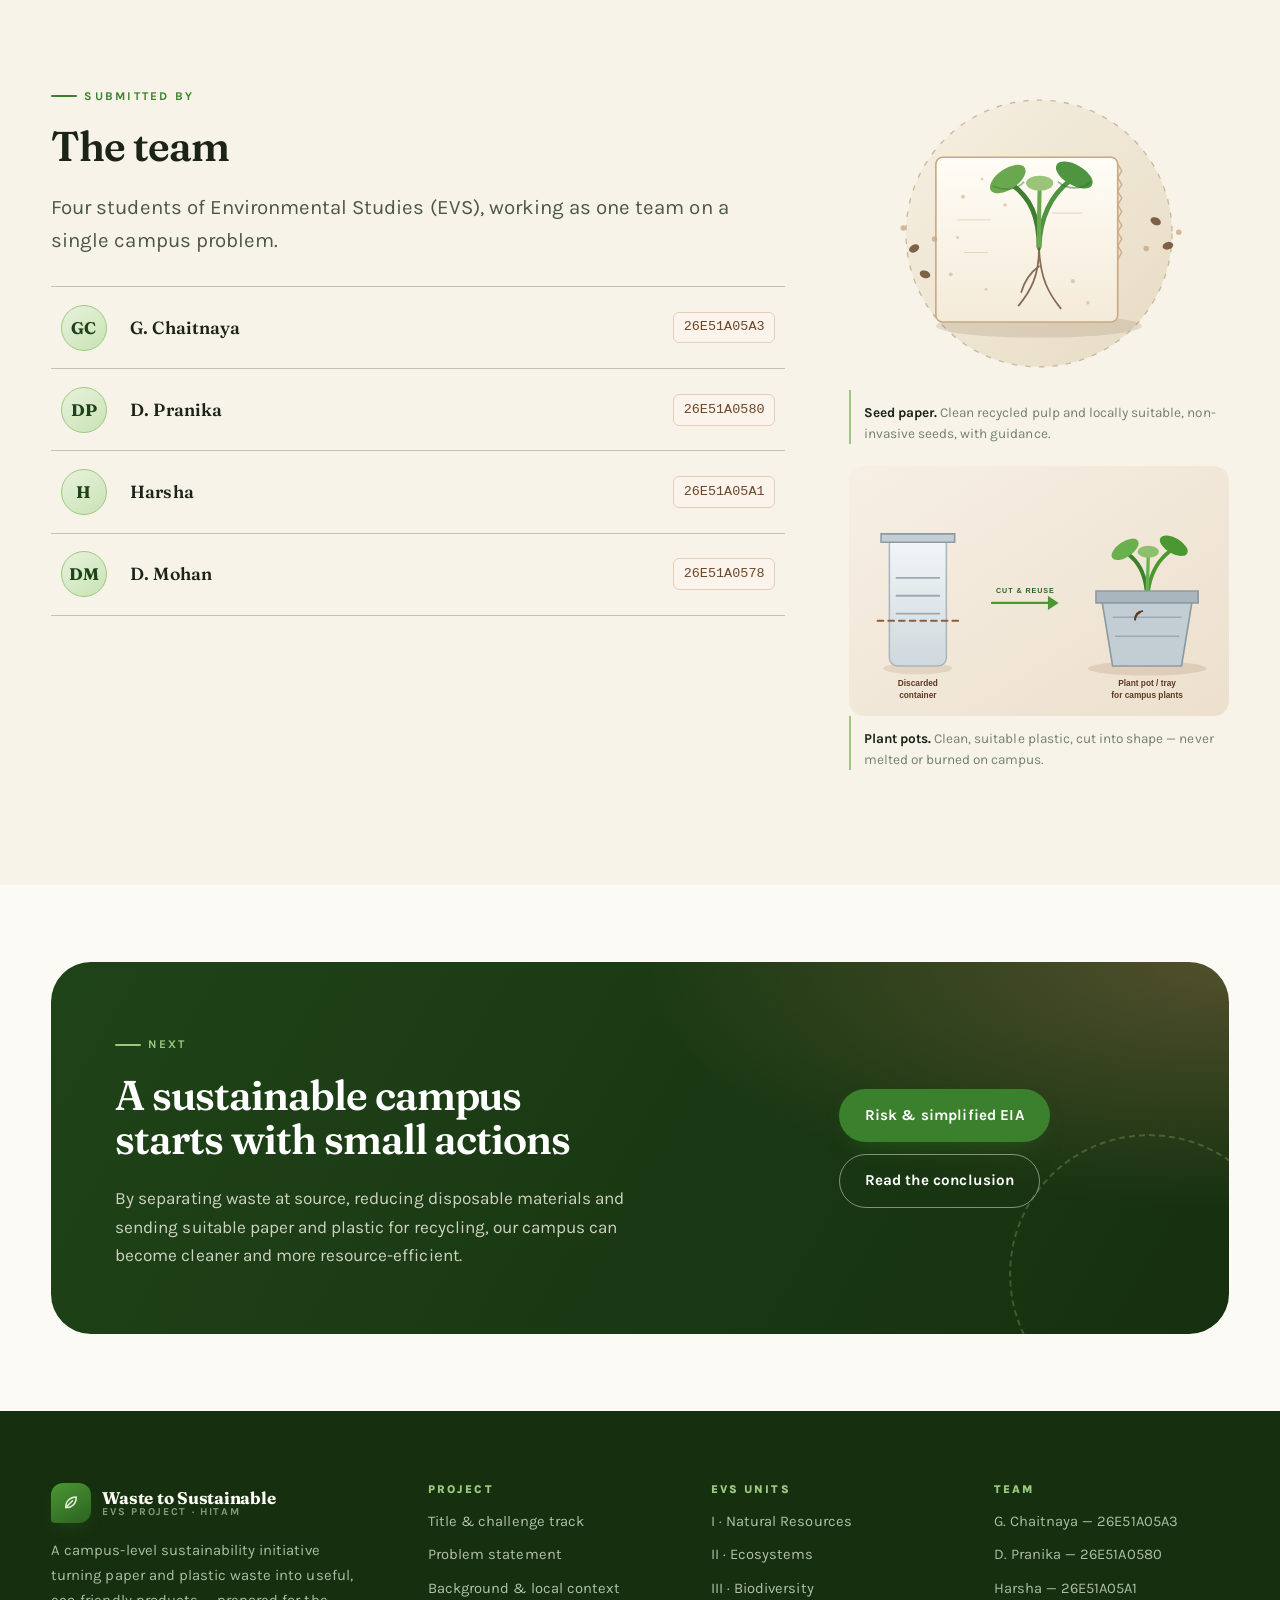
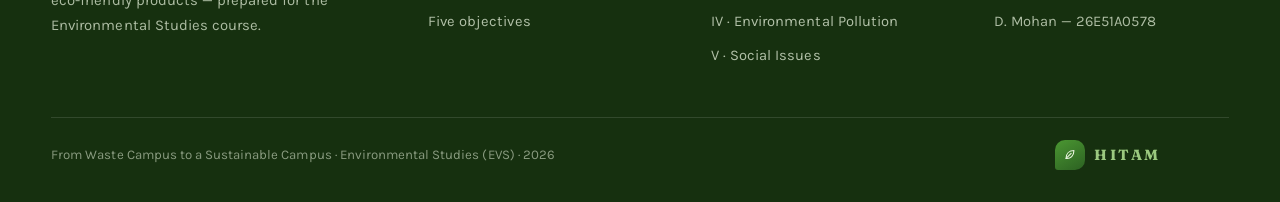
==== commit 77f9918c: "Align symbols, badges, and layout in value-chain, sorting-bins, and plant-pot SVGs" ====
--- a/index.html
+++ b/index.html
@@ -485,7 +485,7 @@
         <figcaption><b>Seed paper.</b> Clean recycled pulp and locally suitable, non-invasive seeds, with guidance.</figcaption>
       </figure>
       <figure class="figure figure--bare" style="margin-top:1.4rem">
-        <img src="assets/img/plant-pot.svg" alt="Discarded plastic container being cut and reused as a plant pot.">
+        <img src="assets/img/plant-pot.svg?v=2" alt="Discarded plastic container being cut and reused as a plant pot.">
         <figcaption><b>Plant pots.</b> Clean, suitable plastic, cut into shape — never melted or burned on campus.</figcaption>
       </figure>
     </aside>
